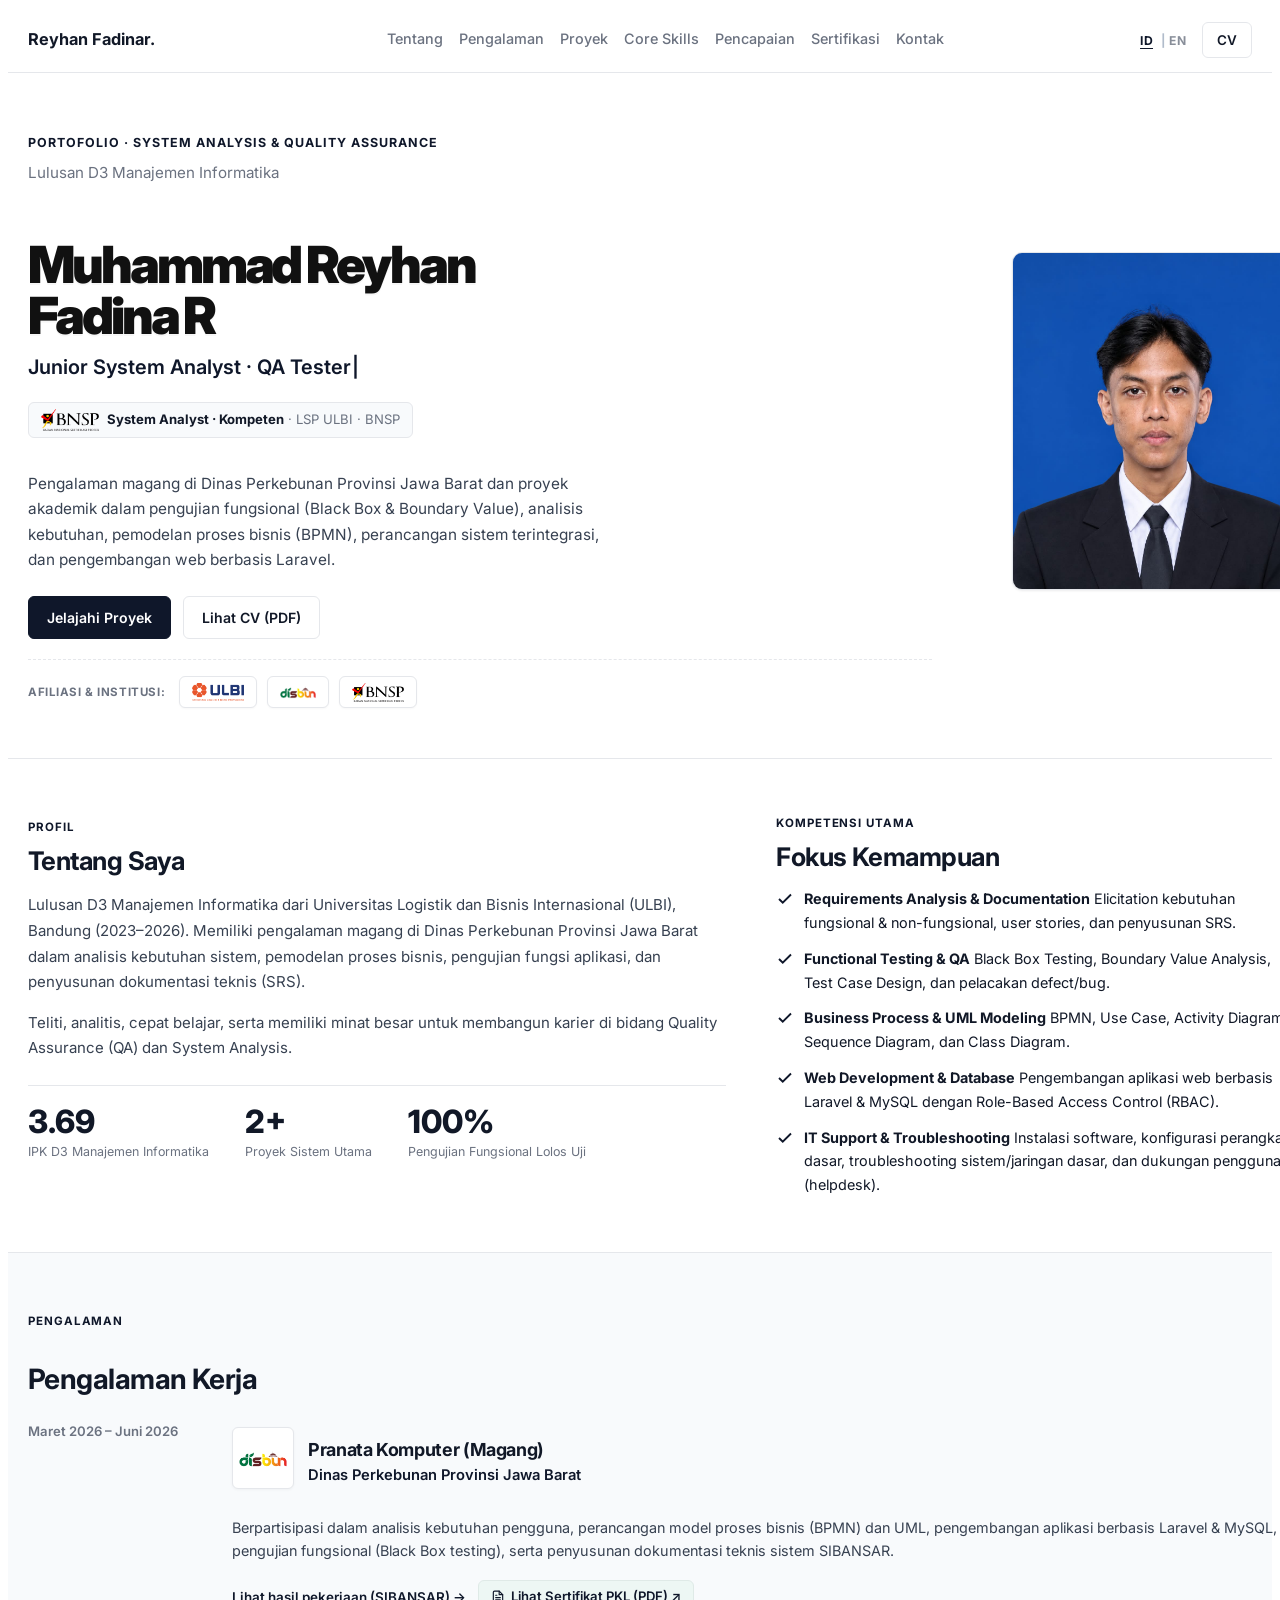
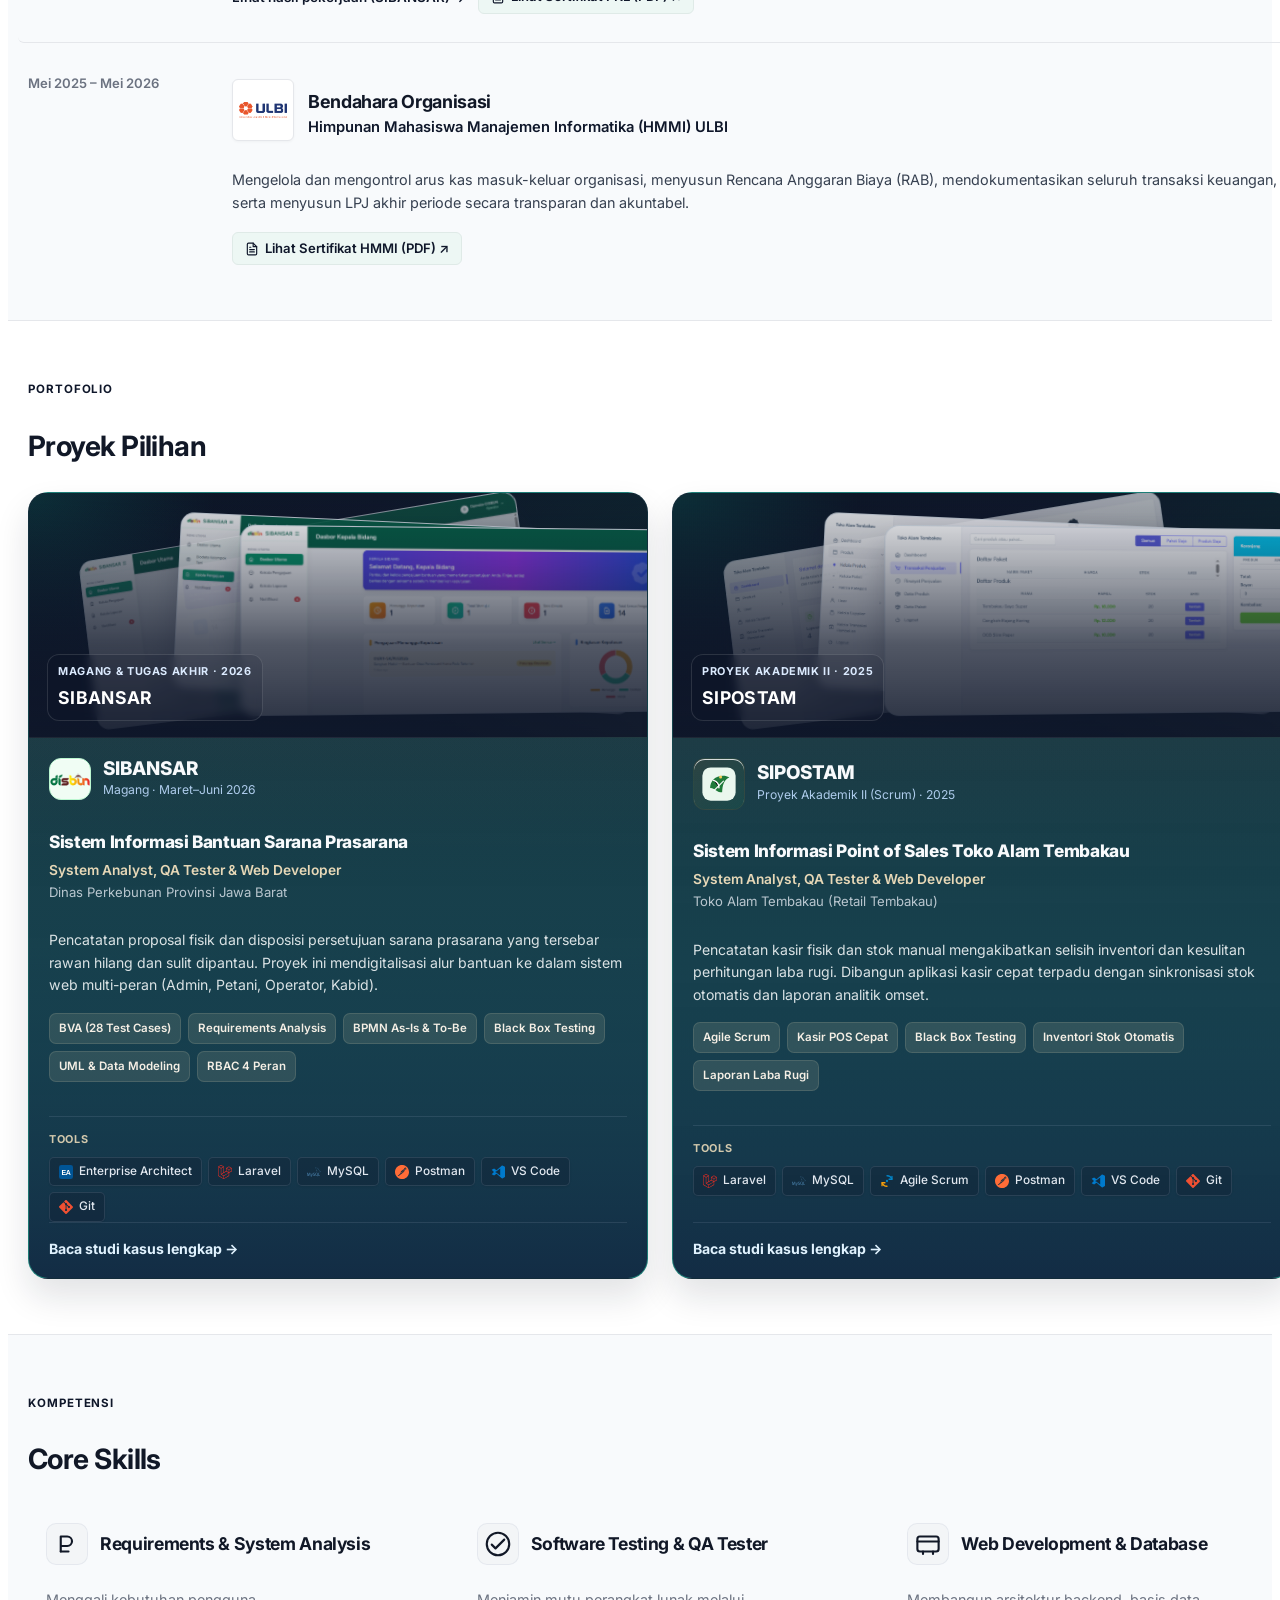
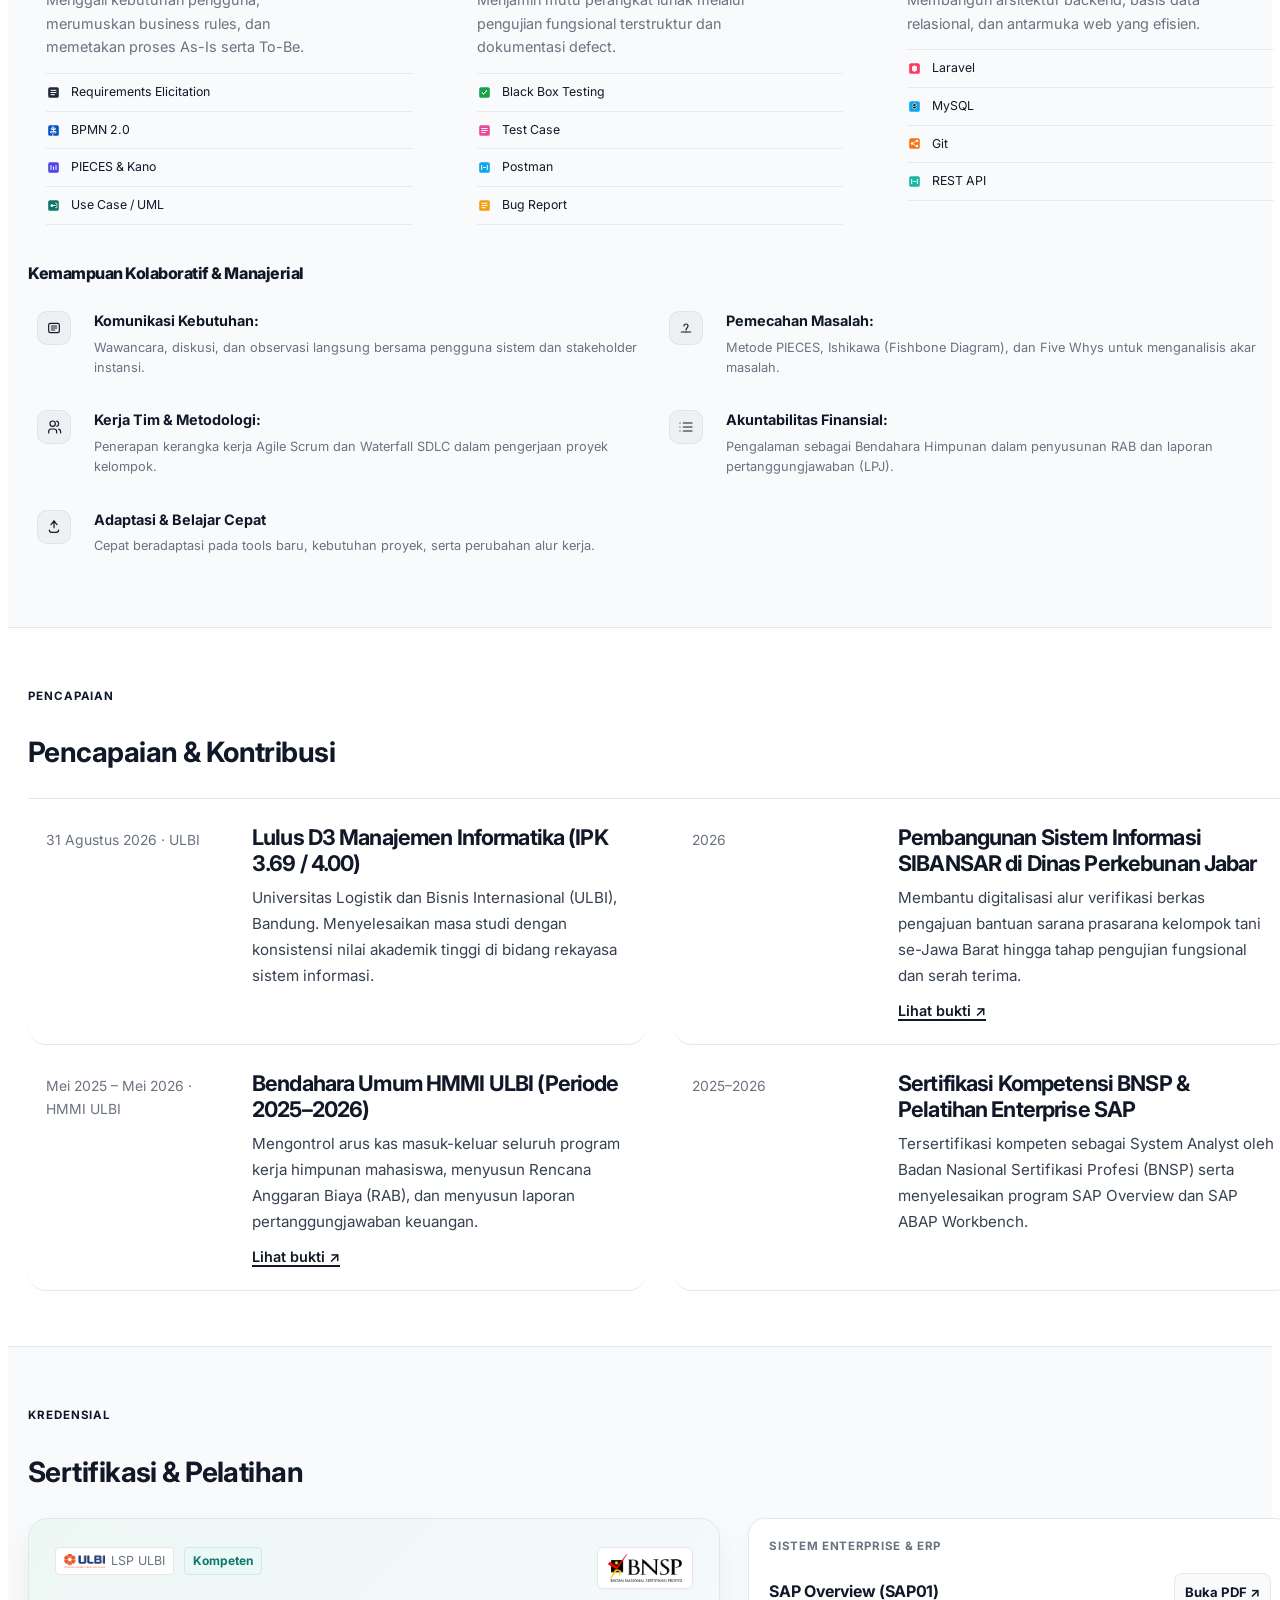
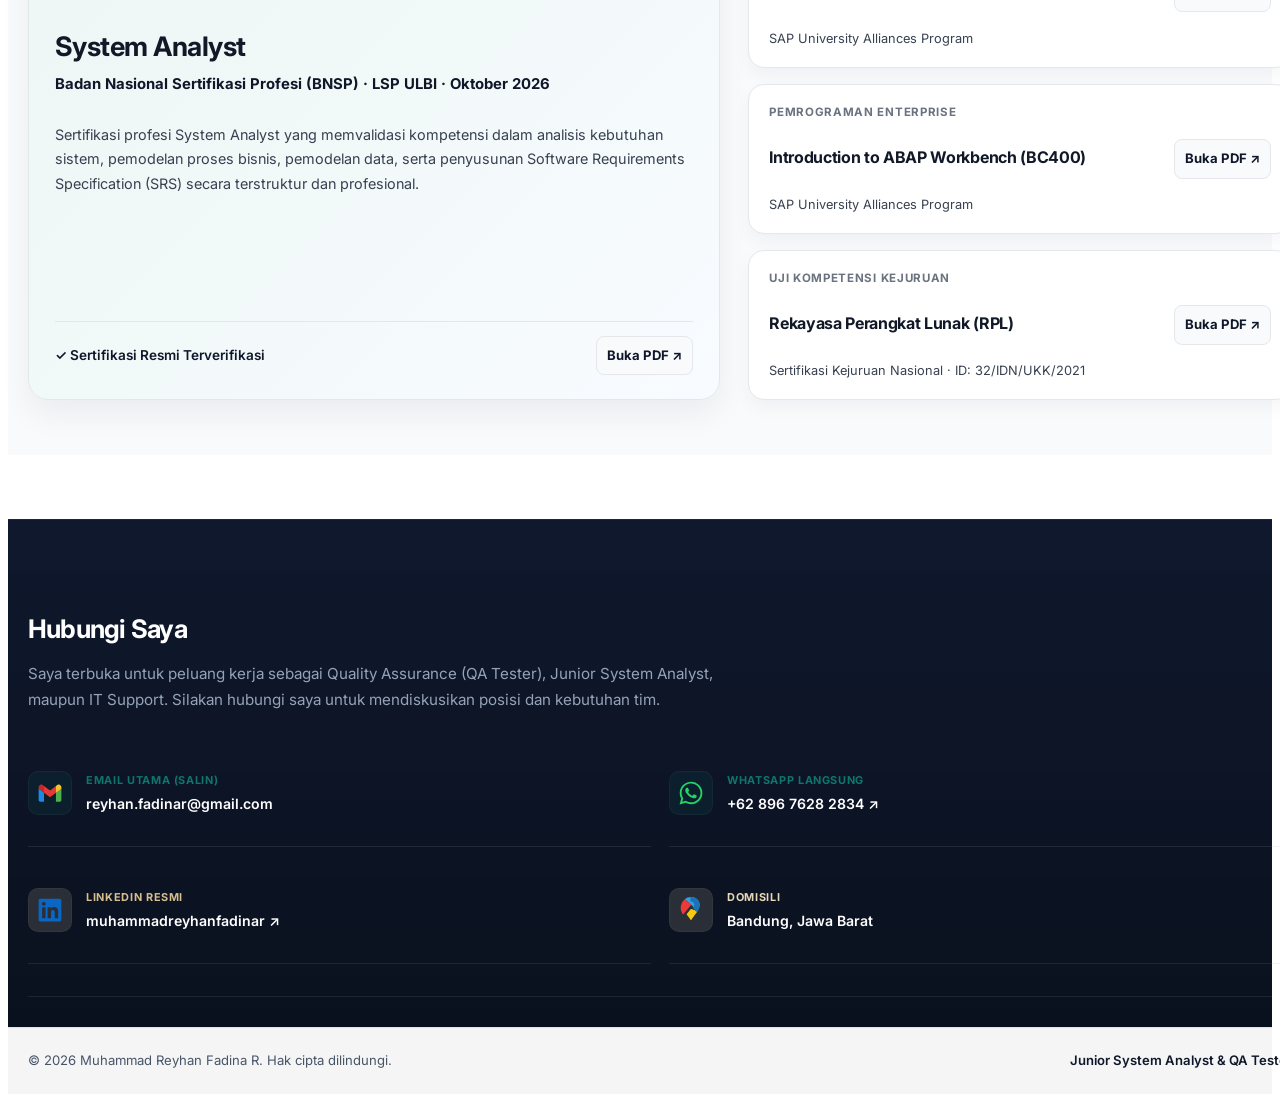
==== index.html @ 5f51c593 "Initial commit: portfolio website" ====
<!DOCTYPE html>
<html lang="id">

<head>
  <meta charset="UTF-8">
  <meta name="viewport" content="width=device-width, initial-scale=1.0">
  <title>Muhammad Reyhan Fadina R | Lulusan D3 · Junior System Analyst · QA Tester</title>

  <!-- SEO Meta Tags -->
  <meta name="description"
    content="Portofolio resmi Muhammad Reyhan Fadina R: Lulusan D3 Manajemen Informatika ULBI dengan pengalaman magang di Dinas Perkebunan Jawa Barat. Spesialisasi dalam Quality Assurance (QA Tester), System Analysis, BPMN, UML, dan Web Development.">
  <meta name="keywords"
    content="Muhammad Reyhan Fadina R, QA Tester, System Analyst, Software Tester, ULBI, SIBANSAR, SIPOSTAM, Portofolio IT">
  <meta name="author" content="Muhammad Reyhan Fadina R">

  <!-- Open Graph -->
  <meta property="og:title" content="Muhammad Reyhan Fadina R | QA Tester & System Analyst Portfolio">
  <meta property="og:description"
    content="Portofolio lulusan D3 Manajemen Informatika ULBI: pengalaman magang di Dinas Perkebunan Prov. Jabar, pengujian perangkat lunak, pemodelan sistem, dan web development.">
  <meta property="og:type" content="website">
  <meta property="og:image" content="assets/reyhan-photo.jpg">

  <!-- Favicon -->
  <link rel="icon" type="image/svg+xml" href="assets/favicon.svg">

  <!-- Google Fonts: Inter & JetBrains Mono -->
  <link rel="preconnect" href="https://fonts.googleapis.com">
  <link rel="preconnect" href="https://fonts.gstatic.com" crossorigin>
  <link
    href="https://fonts.googleapis.com/css2?family=Inter:wght@400;500;600;700;800&family=JetBrains+Mono:wght@400;600&display=swap"
    rel="stylesheet">

  <!-- Custom CSS -->
  <link rel="stylesheet" href="css/style.css?v=2.9">
</head>

<body>

  <!-- Navigation Bar -->
  <header class="navbar">
    <div class="container nav-container">
      <a href="#hero" class="brand-link">
        <span class="brand-name">Reyhan Fadinar.</span>
      </a>

      <nav>
        <ul class="nav-menu" id="navLinks">
          <li><a href="#tentang" class="nav-item-link" data-i18n="about">Tentang</a></li>
          <li><a href="#pengalaman" class="nav-item-link" data-i18n="experience">Pengalaman</a></li>
          <li><a href="#proyek" class="nav-item-link" data-i18n="projects">Proyek</a></li>
          <li><a href="#keahlian" class="nav-item-link" data-i18n="skills">Core Skills</a></li>
          <li><a href="#pencapaian" class="nav-item-link" data-i18n="achievements">Pencapaian</a></li>
          <li><a href="#sertifikasi" class="nav-item-link" data-i18n="certifications">Sertifikasi</a></li>
          <li><a href="#kontak" class="nav-item-link" data-i18n="contact">Kontak</a></li>
        </ul>
      </nav>

      <div class="nav-actions">
        <div class="lang-switcher" aria-label="Language switcher">
          <button class="lang-btn active" type="button" data-lang="id">ID</button>
          <button class="lang-btn" type="button" data-lang="en">EN</button>
        </div>
        <a href="assets/CV_MuhammadReyhanFadinar_QA_2026.pdf" target="_blank" rel="noopener"
          class="btn-nav-cv" title="Lihat CV Muhammad Reyhan Fadina R (PDF)">CV</a>
        <button type="button" class="mobile-menu-btn" id="mobileToggle" aria-label="Menu Navigasi">
          <svg width="20" height="20" viewBox="0 0 24 24" fill="none" stroke="currentColor" stroke-width="2.2" stroke-linecap="round" stroke-linejoin="round" aria-hidden="true"><line x1="3" y1="12" x2="21" y2="12"></line><line x1="3" y1="6" x2="21" y2="6"></line><line x1="3" y1="18" x2="21" y2="18"></line></svg>
        </button>
      </div>
    </div>
  </header>

  <main>
    <!-- HERO SECTION -->
    <section class="hero-section" id="hero">
      <div class="container">
        <div class="hero-grid">

          <div class="hero-content">
            <div class="hero-tag" data-i18n="portfolioTag">PORTOFOLIO · SYSTEM ANALYSIS & QUALITY ASSURANCE</div>
            <div class="hero-sublabel" data-i18n="heroSub">Lulusan D3 Manajemen Informatika</div>

            <h1 class="hero-name"><span>Muhammad Reyhan</span><span>Fadina R</span></h1>
            <div class="hero-role" data-i18n="heroRole">System Analyst, QA Tester & IT Support</div>

            <div class="hero-cert-badge">
              <img src="assets/logos/Logo_Badan_Nasional_Sertifikasi_Profesi.png" alt="Logo BNSP"
                class="hero-cert-logo" />
              <div class="cert-badge-text">
                <strong data-i18n="heroCertTitle">System Analyst · Kompeten</strong>
                <span data-i18n="heroCertSuffix"> · LSP ULBI · BNSP</span>
              </div>
            </div>

            <p class="hero-bio" data-i18n="heroBio">
              Pengalaman magang di <strong>Dinas Perkebunan Provinsi Jawa Barat</strong> dan proyek akademik dalam
              pengujian fungsional (Black Box & Boundary Value), analisis kebutuhan, pemodelan proses bisnis (BPMN),
              perancangan sistem terintegrasi, dan pengembangan web berbasis Laravel.
            </p>

            <div class="hero-actions">
              <a href="#proyek" class="btn btn-primary" id="btnExplore" data-i18n="explore">Jelajahi Proyek</a>
              <a href="assets/CV_MuhammadReyhanFadinar_QA_2026.pdf" target="_blank" rel="noopener"
                class="btn btn-secondary" id="btnViewCv" data-i18n="viewCv">Lihat CV (PDF)</a>
            </div>

            <!-- Institusi Terkait -->
            <div class="hero-instansi-strip">
              <span class="hero-instansi-label" data-i18n="institution">Afiliasi & Institusi:</span>
              <div class="hero-instansi-item" title="Universitas Logistik dan Bisnis Internasional">
                <img src="assets/logos/ulbi.png" alt="Logo ULBI" />
              </div>
              <div class="hero-instansi-item" title="Dinas Perkebunan Provinsi Jawa Barat">
                <img src="assets/logos/disbun.png" alt="Logo Dinas Perkebunan Provinsi Jawa Barat" />
              </div>
              <div class="hero-instansi-item" title="Badan Nasional Sertifikasi Profesi">
                <img src="assets/logos/Logo_Badan_Nasional_Sertifikasi_Profesi.png" alt="Logo BNSP" />
              </div>
            </div>
          </div>

          <!-- Formal Photo Frame -->
          <div class="hero-photo-wrap">
            <div class="hero-photo-frame">
              <img src="assets/reyhan-photo.jpg" alt="Muhammad Reyhan Fadina R" loading="eager" />
            </div>
          </div>

        </div>
      </div>
    </section>

    <!-- PROFIL / TENTANG SAYA -->
    <section class="section-light" id="tentang">
      <div class="container">
        <div class="about-columns">

          <!-- Kolom Kiri: Tentang Saya -->
          <div>
            <div class="badge-tag" data-i18n="profileBadge">PROFIL</div>
            <h2 class="about-title" data-i18n="aboutTitle">Tentang Saya</h2>
            <p class="about-text" data-i18n="aboutText1">
              Lulusan <strong>D3 Manajemen Informatika</strong> dari <strong>Universitas Logistik dan Bisnis
                Internasional (ULBI)</strong>, Bandung (2023–2026). Memiliki pengalaman magang di <strong>Dinas
                Perkebunan Provinsi Jawa Barat</strong> dalam analisis kebutuhan sistem, pemodelan proses bisnis,
              pengujian fungsi aplikasi, dan penyusunan dokumentasi teknis (SRS).
            </p>
            <p class="about-text" data-i18n="aboutText2">
              Teliti, analitis, cepat belajar, serta memiliki minat besar untuk membangun karier di bidang
              <strong>Quality Assurance (QA Tester)</strong> dan <strong>System Analysis</strong>.
            </p>

            <div class="about-stats">
              <div class="stat-item">
                <span class="stat-num">3.69</span>
                <span class="stat-label" data-i18n="statGpa">IPK D3 Manajemen Informatika</span>
              </div>
              <div class="stat-item">
                <span class="stat-num">2+</span>
                <span class="stat-label" data-i18n="statProjects">Proyek Sistem Utama</span>
              </div>
              <div class="stat-item">
                <span class="stat-num">100%</span>
                <span class="stat-label" data-i18n="statTesting">Pengujian Fungsional Lolos Uji</span>
              </div>
            </div>
          </div>

          <!-- Kolom Kanan: Fokus Kemampuan -->
          <div>
            <div class="focus-header">
              <div class="badge-tag" data-i18n="focusBadge">KOMPETENSI UTAMA</div>
              <h2 class="about-title" data-i18n="focusTitle">Fokus Kemampuan</h2>
            </div>

            <ul class="focus-list">
              <li class="focus-item">
                <svg width="18" height="18" viewBox="0 0 24 24" fill="none" stroke="currentColor" stroke-width="2.5">
                  <polyline points="20 6 9 17 4 12" />
                </svg>
                <span><strong data-i18n="reqLabel">Requirements Analysis & Documentation:</strong> <span data-i18n="reqText">Elicitation kebutuhan fungsional & non-fungsional, user stories, dan penyusunan SRS.</span></span>
              </li>
              <li class="focus-item">
                <svg width="18" height="18" viewBox="0 0 24 24" fill="none" stroke="currentColor" stroke-width="2.5">
                  <polyline points="20 6 9 17 4 12" />
                </svg>
                <span><strong data-i18n="qaLabel">Functional Testing & QA:</strong> <span data-i18n="qaText">Black Box Testing, Boundary Value Analysis, Test Case Design, dan pelacakan defect/bug.</span></span>
              </li>
              <li class="focus-item">
                <svg width="18" height="18" viewBox="0 0 24 24" fill="none" stroke="currentColor" stroke-width="2.5">
                  <polyline points="20 6 9 17 4 12" />
                </svg>
                <span><strong data-i18n="bpmLabel">Business Process & UML Modeling:</strong> <span data-i18n="bpmText">BPMN, Use Case, Activity Diagram, Sequence Diagram, dan Class Diagram.</span></span>
              </li>
              <li class="focus-item">
                <svg width="18" height="18" viewBox="0 0 24 24" fill="none" stroke="currentColor" stroke-width="2.5">
                  <polyline points="20 6 9 17 4 12" />
                </svg>
                <span><strong data-i18n="webLabel">Web Development & Database:</strong> <span data-i18n="webText">Pengembangan aplikasi web berbasis Laravel & MySQL dengan Role-Based Access Control (RBAC).</span></span>
              </li>
              <li class="focus-item">
                <svg width="18" height="18" viewBox="0 0 24 24" fill="none" stroke="currentColor" stroke-width="2.5">
                  <polyline points="20 6 9 17 4 12" />
                </svg>
                <span><strong data-i18n="supportLabel">IT Support & Troubleshooting:</strong> <span data-i18n="supportText">Instalasi software, konfigurasi perangkat dasar, troubleshooting sistem/jaringan dasar, dan dukungan pengguna (helpdesk).</span></span>
              </li>
            </ul>
          </div>

        </div>
      </div>
    </section>

    <!-- PENGALAMAN KERJA -->
    <section class="section-alt" id="pengalaman">
      <div class="container">
        <div class="badge-tag" data-i18n="experienceBadge">PENGALAMAN</div>
        <h2 style="font-size: 1.75rem; margin-bottom: 8px;" data-i18n="experienceTitle">Pengalaman Kerja</h2>

        <div class="experience-list">

          <!-- Experience 1 -->
          <div class="exp-row">
            <div class="exp-date">Maret 2026 – Juni 2026</div>
            <div class="exp-detail">
              <div class="exp-header-with-logo">
                <div class="exp-logo-badge" title="Dinas Perkebunan Provinsi Jawa Barat">
                  <img src="assets/logos/disbun.png" alt="Logo Dinas Perkebunan Jawa Barat" class="exp-logo-img" />
                </div>
                <div class="exp-title-group">
                  <h3 class="exp-role-title" data-i18n="expOneTitle">Pranata Komputer</h3>
                  <div class="exp-company-name" data-i18n="expOneCompany">Dinas Perkebunan Provinsi Jawa Barat</div>
                </div>
              </div>
              <p class="exp-desc" data-i18n="expOneDesc">
                Berpartisipasi dalam analisis kebutuhan pengguna, perancangan model proses bisnis (BPMN) dan UML,
                pengembangan aplikasi berbasis Laravel & MySQL, pengujian fungsional (Black Box testing), serta
                penyusunan dokumentasi teknis sistem <em>SIBANSAR</em>.
              </p>
              <div class="exp-actions-row">
                <a href="sibansar.html" class="exp-link" data-i18n="expOneLink">Lihat hasil pekerjaan (SIBANSAR) →</a>
                <a href="assets/Sertifikat_PKL_Disbun.pdf" target="_blank" class="exp-cert-btn"
                  title="Buka Surat Keterangan / Sertifikat PKL Disbun Jabar (PDF)">
                  <svg width="14" height="14" viewBox="0 0 24 24" fill="none" stroke="currentColor" stroke-width="2"
                    stroke-linecap="round" stroke-linejoin="round">
                    <path d="M14 2H6a2 2 0 0 0-2 2v16a2 2 0 0 0 2 2h12a2 2 0 0 0 2-2V8z"></path>
                    <polyline points="14 2 14 8 20 8"></polyline>
                    <line x1="16" y1="13" x2="8" y2="13"></line>
                    <line x1="16" y1="17" x2="8" y2="17"></line>
                    <polyline points="10 9 9 9 8 9"></polyline>
                  </svg>
                  <span data-i18n="expOneCert">Lihat Sertifikat PKL (PDF) ↗</span>
                </a>
              </div>
            </div>
          </div>

          <!-- Experience 2 -->
          <div class="exp-row">
            <div class="exp-date">Mei 2025 – Mei 2026</div>
            <div class="exp-detail">
              <div class="exp-header-with-logo">
                <div class="exp-logo-badge" title="Universitas Logistik dan Bisnis Internasional">
                  <img src="assets/logos/ulbi.png" alt="Logo ULBI" class="exp-logo-img" />
                </div>
                <div class="exp-title-group">
                  <h3 class="exp-role-title" data-i18n="expTwoTitle">Bendahara Organisasi</h3>
                  <div class="exp-company-name" data-i18n="expTwoCompany">Himpunan Mahasiswa Manajemen Informatika (HMMI) ULBI</div>
                </div>
              </div>
              <p class="exp-desc" data-i18n="expTwoDesc">
                Mengelola dan mengontrol arus kas masuk-keluar organisasi, menyusun Rencana Anggaran Biaya (RAB),
                mendokumentasikan seluruh transaksi keuangan, serta menyusun LPJ akhir periode secara transparan dan
                akuntabel.
              </p>
              <div class="exp-actions-row">
                <a href="assets/Sertifikat_HMMI.pdf" target="_blank" class="exp-cert-btn"
                  title="Buka Sertifikat Kepengurusan HMMI ULBI (PDF)">
                  <svg width="14" height="14" viewBox="0 0 24 24" fill="none" stroke="currentColor" stroke-width="2"
                    stroke-linecap="round" stroke-linejoin="round">
                    <path d="M14 2H6a2 2 0 0 0-2 2v16a2 2 0 0 0 2 2h12a2 2 0 0 0 2-2V8z"></path>
                    <polyline points="14 2 14 8 20 8"></polyline>
                    <line x1="16" y1="13" x2="8" y2="13"></line>
                    <line x1="16" y1="17" x2="8" y2="17"></line>
                    <polyline points="10 9 9 9 8 9"></polyline>
                  </svg>
                  <span data-i18n="expTwoCert">Lihat Sertifikat HMMI (PDF) ↗</span>
                </a>
              </div>
            </div>
          </div>

        </div>
      </div>
    </section>

    <!-- PROYEK PILIHAN -->
    <section class="section-light" id="proyek">
      <div class="container">
        <div class="section-heading-clean">
          <div class="badge-tag" data-i18n="portfolioBadge">PORTOFOLIO</div>
          <h2 data-i18n="portfolioTitle">Proyek Pilihan</h2>
        </div>

        <div class="projects-clean-grid">

          <!-- Card 1: SIBANSAR -->
          <div class="clean-project-card">
            <a href="sibansar.html" class="project-card-header-box">
              <div class="project-visual-stack" aria-hidden="true">
                <img src="assets/implementasi/sibansar-dashboard-operator.png" alt="" class="mockup-sheet sheet-back" loading="lazy" />
                <img src="assets/implementasi/sibansar-kelola-pengajuan.png" alt="" class="mockup-sheet sheet-mid" loading="lazy" />
                <img src="assets/implementasi/sibansar-dashboard-kabid.png" alt="" class="mockup-sheet sheet-front" loading="lazy" />
              </div>
              <div class="card-header-overlay">
                <div class="overlay-project-info">
                  <div class="overlay-meta" data-i18n="projectOneMeta">Magang & Tugas Akhir · 2026</div>
                  <div class="overlay-title">SIBANSAR</div>
                </div>
              </div>
            </a>

            <div class="card-content-clean">
              <div class="project-brand-row">
                <div class="project-app-icon green-icon">
                  <img src="assets/logos/disbun.png" alt="Logo Dinas Perkebunan" class="project-app-logo" />
                </div>
                <div class="project-brand-meta">
                  <div class="project-brand-title">SIBANSAR</div>
                  <div class="project-brand-sub" data-i18n="projectOneBrandSub">Magang · Maret–Juni 2026</div>
                </div>
              </div>

              <h3 class="project-full-title">Sistem Informasi Bantuan Sarana Prasarana</h3>

              <div class="project-role-instansi">
                <span class="project-role-text" data-i18n="projectOneRoleText">System Analyst, QA Tester & Web Developer</span>
                <span class="project-instansi-text" data-i18n="projectOneInstansiText">
                  <img src="assets/logos/disbun.png" alt="Disbun Jabar" class="instansi-inline-logo" />
                  Dinas Perkebunan Provinsi Jawa Barat
                </span>
              </div>

              <p class="project-summary" data-i18n="projectOneSummary">
                Pencatatan proposal fisik dan disposisi persetujuan sarana prasarana yang tersebar rawan hilang dan
                sulit dipantau. Proyek ini mendigitalisasi alur bantuan ke dalam sistem web multi-peran (Admin, Petani,
                Operator, Kabid).
              </p>

              <div class="project-tags-row">
                <span class="tag-clean" data-i18n="tagBva">BVA (28 Test Cases)</span>
                <span class="tag-clean" data-i18n="tagRequirementsAnalysis">Requirements Analysis</span>
                <span class="tag-clean" data-i18n="tagBpmn">BPMN As-Is &amp; To-Be</span>
                <span class="tag-clean" data-i18n="tagBlackBox">Black Box Testing</span>
                <span class="tag-clean" data-i18n="tagUml">UML &amp; Data Modeling</span>
                <span class="tag-clean" data-i18n="tagRbac">RBAC 4 Peran</span>
              </div>

              <div class="project-tools-section">
                <div class="project-tools-label" data-i18n="projectToolsLabel">TOOLS</div>
                <div class="project-tools-list">
                  <span class="tool-chip"><img src="assets/icons/enterprise-architect.svg" alt="Enterprise Architect"
                      class="tool-chip-icon" /> Enterprise Architect</span>
                  <span class="tool-chip"><img src="assets/icons/laravel.svg" alt="Laravel" class="tool-chip-icon" />
                    Laravel</span>
                  <span class="tool-chip"><img src="assets/icons/mysql.svg" alt="MySQL" class="tool-chip-icon" />
                    MySQL</span>
                  <span class="tool-chip"><img src="assets/icons/postman.svg" alt="Postman" class="tool-chip-icon" />
                    Postman</span>
                  <span class="tool-chip"><img src="assets/icons/vscode.svg" alt="VS Code" class="tool-chip-icon" /> VS Code</span>
                  <span class="tool-chip"><img src="assets/icons/git.svg" alt="Git" class="tool-chip-icon" /> Git</span>
                </div>
              </div>

              <div class="card-footer-clean"
                style="display: flex; align-items: center; justify-content: space-between; flex-wrap: wrap; gap: 10px;">
                <a href="sibansar.html" class="btn-read-case" data-i18n="readMore">
                  Baca studi kasus lengkap →
                </a>
              </div>
            </div>
          </div>

          <!-- Card 2: SIPOSTAM -->
          <div class="clean-project-card">
            <a href="sipostam.html" class="project-card-header-box">
              <div class="project-visual-stack" aria-hidden="true">
                <img src="assets/implementasi/sipostam-dashboard-admin.png" alt="" class="mockup-sheet sheet-back" loading="lazy" />
                <img src="assets/implementasi/sipostam-kelola-produk.png" alt="" class="mockup-sheet sheet-mid" loading="lazy" />
                <img src="assets/implementasi/sipostam-transaksi-penjualan.png" alt="" class="mockup-sheet sheet-front" loading="lazy" />
              </div>
              <div class="card-header-overlay">
                <div class="overlay-project-info">
                  <div class="overlay-meta" data-i18n="projectTwoMeta">Proyek Akademik II · 2025</div>
                  <div class="overlay-title">SIPOSTAM</div>
                </div>
              </div>
            </a>

            <div class="card-content-clean">
              <div class="project-brand-row">
                <div class="project-app-icon project-app-icon-brand" aria-label="Logo Toko Alam Tembakau">
                  <svg class="project-app-logo" viewBox="0 0 64 64" role="img" aria-hidden="true">
                    <rect x="4" y="4" width="56" height="56" rx="14" fill="#EAF7EE"></rect>
                    <path d="M17 39C17 27 25.5 18 39 18C42.5 18 46.2 19.1 49.5 21.2C45.7 22.4 42.3 25.9 40.2 30.3C38.2 34.5 37.5 40.2 37.3 46.1C33.4 46.1 29.9 45 27.2 42.9C22.8 39.8 19.7 38.2 17 39Z" fill="#1F7A3A"></path>
                    <path d="M23 26C28.8 27.9 31.9 32.2 31.9 38.4" stroke="#FFFFFF" stroke-width="2.4" stroke-linecap="round"></path>
                    <circle cx="34.7" cy="20.1" r="2.6" fill="#F4CB5C"></circle>
                    <path d="M24.5 42L39.5 27.2" stroke="#FFFFFF" stroke-width="2.2" stroke-linecap="round" opacity="0.9"></path>
                  </svg>
                </div>
                <div class="project-brand-meta">
                  <div class="project-brand-title">SIPOSTAM</div>
                  <div class="project-brand-sub" data-i18n="projectTwoBrandSub">Proyek Akademik II (Scrum) · 2025</div>
                </div>
              </div>

              <h3 class="project-full-title">Sistem Informasi Point of Sales Toko Alam Tembakau</h3>

              <div class="project-role-instansi">
                <span class="project-role-text" data-i18n="projectTwoRoleText">System Analyst, QA Tester & Web Developer</span>
                <span class="project-instansi-text" data-i18n="projectTwoInstansiText">Toko Alam Tembakau (Retail Tembakau)</span>
              </div>

              <p class="project-summary" data-i18n="projectTwoSummary">
                Pencatatan kasir fisik dan stok manual mengakibatkan selisih inventori dan kesulitan perhitungan laba
                rugi. Dibangun aplikasi kasir cepat terpadu dengan sinkronisasi stok otomatis dan laporan analitik
                omset.
              </p>

              <div class="project-tags-row">
                <span class="tag-clean" data-i18n="tagAgileScrum">Agile Scrum</span>
                <span class="tag-clean" data-i18n="tagPosFast">Kasir POS Cepat</span>
                <span class="tag-clean" data-i18n="tagBlackBox">Black Box Testing</span>
                <span class="tag-clean" data-i18n="tagInventory">Inventori Stok Otomatis</span>
                <span class="tag-clean" data-i18n="tagProfit">Laporan Laba Rugi</span>
              </div>

              <div class="project-tools-section">
                <div class="project-tools-label" data-i18n="projectToolsLabel">TOOLS</div>
                <div class="project-tools-list">
                  <span class="tool-chip"><img src="assets/icons/laravel.svg" alt="Laravel" class="tool-chip-icon" />
                    Laravel</span>
                  <span class="tool-chip"><img src="assets/icons/mysql.svg" alt="MySQL" class="tool-chip-icon" />
                    MySQL</span>
                  <span class="tool-chip"><img src="assets/icons/scrum.svg" alt="Agile Scrum" class="tool-chip-icon" />
                    Agile Scrum</span>
                  <span class="tool-chip"><img src="assets/icons/postman.svg" alt="Postman" class="tool-chip-icon" />
                    Postman</span>
                  <span class="tool-chip"><img src="assets/icons/vscode.svg" alt="VS Code" class="tool-chip-icon" /> VS Code</span>
                  <span class="tool-chip"><img src="assets/icons/git.svg" alt="Git" class="tool-chip-icon" /> Git</span>
                </div>
              </div>

              <div class="card-footer-clean"
                style="display: flex; align-items: center; justify-content: space-between; flex-wrap: wrap; gap: 10px;">
                <a href="sipostam.html" class="btn-read-case" data-i18n="readMore">
                  Baca studi kasus lengkap →
                </a>
              </div>
            </div>
          </div>

        </div>
        <div class="carousel-dots" id="dots-proyek"></div>
      </div>
    </section>
    <section class="section-alt" id="keahlian">
      <div class="container">
        <div class="section-heading-clean">
          <div class="badge-tag" data-i18n="skillsBadge">KOMPETENSI</div>
          <h2 data-i18n="skillsTitle">Core Skills</h2>
        </div>

        <div class="skills-columns-grid">

          <!-- Col 1 -->
          <div class="skill-col-card">
            <div class="skill-col-head">
              <div class="skill-col-icon skill-col-logo" aria-hidden="true">
                <svg viewBox="0 0 24 24" fill="none" stroke="currentColor" stroke-width="1.7" stroke-linecap="round" stroke-linejoin="round">
                  <path d="M7 18V6h5.2a3.8 3.8 0 0 1 0 7.6H7"></path>
                  <path d="M7 18h6.2"></path>
                </svg>
              </div>
              <h3 class="skill-col-title" data-i18n="skillReqTitle">Requirements &amp; System Analysis</h3>
            </div>
            <p class="skill-col-desc" data-i18n="skillReqDesc">Menggali kebutuhan pengguna, merumuskan business rules, dan memetakan proses As-Is serta To-Be.</p>
            <ul class="skill-items-clean">
              <li class="skill-item-clean skill-item-with-icon">
                <svg class="mini-app-icon icon-requirement" viewBox="0 0 24 24" aria-hidden="true">
                  <rect x="3.5" y="3.5" width="17" height="17" rx="3" fill="#1F2937"></rect>
                  <path d="M8 8.5h8M8 12h8M8 15.5h5.5" stroke="#fff" stroke-width="1.6" stroke-linecap="round"></path>
                </svg>
                <span>Requirements Elicitation</span>
              </li>
              <li class="skill-item-clean skill-item-with-icon">
                <svg class="mini-app-icon icon-bpmn" viewBox="0 0 24 24" aria-hidden="true">
                  <rect x="3.5" y="3.5" width="17" height="17" rx="3" fill="#0052CC"></rect>
                  <path d="M9 8.2h6v2.2H9zm-1 5.3h8v2.2H8zm3-5.5V5.6m0 12.8v2.1M12 8.2v5.2" stroke="#fff" stroke-width="1.4" stroke-linecap="round"></path>
                </svg>
                <span>BPMN 2.0</span>
              </li>
              <li class="skill-item-clean skill-item-with-icon">
                <svg class="mini-app-icon icon-kano" viewBox="0 0 24 24" aria-hidden="true">
                  <rect x="3.5" y="3.5" width="17" height="17" rx="3" fill="#4F46E5"></rect>
                  <path d="M8 15.2V8.8M12 15.2V11.2M16 15.2V9" stroke="#fff" stroke-width="1.6" stroke-linecap="round"></path>
                </svg>
                <span>PIECES &amp; Kano</span>
              </li>
              <li class="skill-item-clean skill-item-with-icon">
                <svg class="mini-app-icon icon-usecase" viewBox="0 0 24 24" aria-hidden="true">
                  <rect x="3.5" y="3.5" width="17" height="17" rx="3" fill="#0F766E"></rect>
                  <circle cx="9.5" cy="12" r="2.2" fill="#fff"></circle>
                  <path d="M15.2 8.5h2.1v7h-2.1M15.2 12h-3.5" stroke="#fff" stroke-width="1.4" stroke-linecap="round"></path>
                </svg>
                <span>Use Case / UML</span>
              </li>
            </ul>
          </div>

          <!-- Col 2 -->
          <div class="skill-col-card">
            <div class="skill-col-head">
              <div class="skill-col-icon skill-col-logo" aria-hidden="true">
                <svg viewBox="0 0 24 24" fill="none" stroke="currentColor" stroke-width="1.7" stroke-linecap="round" stroke-linejoin="round">
                  <path d="M7 12.5 10 15.5l7-7"></path>
                  <circle cx="12" cy="12" r="9"></circle>
                </svg>
              </div>
              <h3 class="skill-col-title" data-i18n="skillTestingTitle">Software Testing &amp; QA</h3>
            </div>
            <p class="skill-col-desc" data-i18n="skillTestingDesc">Melakukan pengujian fungsional, validasi kebutuhan, dan dokumentasi defect agar produk siap dipakai user.</p>
            <ul class="skill-items-clean">
              <li class="skill-item-clean skill-item-with-icon">
                <svg class="mini-app-icon icon-validation" viewBox="0 0 24 24" aria-hidden="true">
                  <rect x="3.5" y="3.5" width="17" height="17" rx="3" fill="#16A34A"></rect>
                  <path d="M8.4 12.2l2.1 2.1 5.1-5.3" stroke="#fff" stroke-width="1.7" stroke-linecap="round" stroke-linejoin="round"></path>
                </svg>
                <span>Black Box Testing</span>
              </li>
              <li class="skill-item-clean skill-item-with-icon">
                <svg class="mini-app-icon icon-wireframe" viewBox="0 0 24 24" aria-hidden="true">
                  <rect x="3.5" y="3.5" width="17" height="17" rx="3" fill="#EC4899"></rect>
                  <path d="M7.5 8.8h9M7.5 12h9M7.5 15.2h5.8" stroke="#fff" stroke-width="1.5" stroke-linecap="round"></path>
                </svg>
                <span>Test Case</span>
              </li>
              <li class="skill-item-clean skill-item-with-icon">
                <svg class="mini-app-icon icon-api" viewBox="0 0 24 24" aria-hidden="true">
                  <rect x="3.5" y="3.5" width="17" height="17" rx="3" fill="#0EA5E9"></rect>
                  <path d="M7.5 15.5V8.5M16.5 15.5V8.5M10.5 12H13.5" stroke="#fff" stroke-width="1.6" stroke-linecap="round"></path>
                </svg>
                <span>Postman</span>
              </li>
              <li class="skill-item-clean skill-item-with-icon">
                <svg class="mini-app-icon icon-report" viewBox="0 0 24 24" aria-hidden="true">
                  <rect x="3.5" y="3.5" width="17" height="17" rx="3" fill="#F59E0B"></rect>
                  <path d="M8 8.5h8M8 12h8M8 15.5h5.5" stroke="#fff" stroke-width="1.6" stroke-linecap="round"></path>
                </svg>
                <span>Bug Report</span>
              </li>
            </ul>
          </div>

          <!-- Col 3 -->
          <div class="skill-col-card">
            <div class="skill-col-head">
              <div class="skill-col-icon skill-col-logo" aria-hidden="true">
                <svg viewBox="0 0 24 24" fill="none" stroke="currentColor" stroke-width="1.7" stroke-linecap="round" stroke-linejoin="round">
                  <rect x="3.5" y="6" width="17" height="12" rx="2"></rect>
                  <path d="M8 18v2m8-2v2M3.5 10h17"></path>
                </svg>
              </div>
              <h3 class="skill-col-title" data-i18n="skillDevTitle">Web Development &amp; Database</h3>
            </div>
            <p class="skill-col-desc" data-i18n="skillDevDesc">Membangun arsitektur backend, basis data relasional, dan antarmuka web yang efisien untuk kebutuhan operasional.</p>
            <ul class="skill-items-clean">
              <li class="skill-item-clean skill-item-with-icon">
                <svg class="mini-app-icon icon-laravel" viewBox="0 0 24 24" aria-hidden="true">
                  <rect x="3.5" y="3.5" width="17" height="17" rx="3" fill="#F43F5E"></rect>
                  <path d="M8 15.2V8.8l4-2.2 4 2.2v6.4l-4 2.3-4-2.3z" fill="#fff" opacity="0.9"></path>
                </svg>
                <span>Laravel</span>
              </li>
              <li class="skill-item-clean skill-item-with-icon">
                <svg class="mini-app-icon icon-mysql" viewBox="0 0 24 24" aria-hidden="true">
                  <rect x="3.5" y="3.5" width="17" height="17" rx="3" fill="#0EA5E9"></rect>
                  <path d="M9 9.5c0-1.2 1.3-2 3-2s3 .8 3 2-1.3 2-3 2-3 .8-3 2 1.3 2 3 2 3-.8 3-2" stroke="#fff" stroke-width="1.4" stroke-linecap="round"></path>
                </svg>
                <span>MySQL</span>
              </li>
              <li class="skill-item-clean skill-item-with-icon">
                <svg class="mini-app-icon icon-git" viewBox="0 0 24 24" aria-hidden="true">
                  <rect x="3.5" y="3.5" width="17" height="17" rx="3" fill="#F97316"></rect>
                  <circle cx="8" cy="12" r="2" fill="#fff"></circle>
                  <circle cx="16" cy="8" r="2" fill="#fff"></circle>
                  <circle cx="16" cy="16" r="2" fill="#fff"></circle>
                  <path d="M9.8 11.1l3.6-2.3M9.8 12.9l3.6 2.3" stroke="#fff" stroke-width="1.4" stroke-linecap="round"></path>
                </svg>
                <span>Git</span>
              </li>
              <li class="skill-item-clean skill-item-with-icon">
                <svg class="mini-app-icon icon-api" viewBox="0 0 24 24" aria-hidden="true">
                  <rect x="3.5" y="3.5" width="17" height="17" rx="3" fill="#14B8A6"></rect>
                  <path d="M7.5 15.5V8.5M16.5 15.5V8.5M10.5 12H13.5" stroke="#fff" stroke-width="1.6" stroke-linecap="round"></path>
                </svg>
                <span>REST API</span>
              </li>
            </ul>
          </div>

        </div>
        <div class="carousel-dots" id="dots-keahlian"></div>

        <!-- Kemampuan Kolaboratif -->
        <div class="collab-wrapper">
          <div class="collab-header">
            <div class="collab-title" data-i18n="collabTitle">Kemampuan Kolaboratif &amp; Manajerial</div>
          </div>

          <div class="collab-grid">
            <div class="collab-item">
              <div class="collab-icon-wrap">
                <div class="collab-icon" aria-hidden="true">
                  <svg viewBox="0 0 24 24" fill="none" stroke="currentColor" stroke-width="1.8" stroke-linecap="round" stroke-linejoin="round">
                    <path d="M4 7.5A2.5 2.5 0 0 1 6.5 5h11A2.5 2.5 0 0 1 20 7.5v9A2.5 2.5 0 0 1 17.5 19h-11A2.5 2.5 0 0 1 4 16.5v-9Z"></path>
                    <path d="M8 9h8M8 12h8M8 15h5"></path>
                  </svg>
                </div>
              </div>
              <div class="collab-copy">
                <span class="collab-label" data-i18n="collab1Label">Komunikasi Kebutuhan</span>
                <span class="collab-sub" data-i18n="collab1Text">Wawancara, diskusi, dan observasi langsung bersama pengguna serta stakeholder instansi.</span>
              </div>
            </div>

            <div class="collab-item">
              <div class="collab-icon-wrap">
                <div class="collab-icon" aria-hidden="true">
                  <svg viewBox="0 0 24 24" fill="none" stroke="currentColor" stroke-width="1.8" stroke-linecap="round" stroke-linejoin="round">
                    <path d="M9 9a3 3 0 1 1 6 0c0 2.5-3 3-3 6"></path>
                    <path d="M12 18h.01"></path>
                    <path d="M5 18h14"></path>
                  </svg>
                </div>
              </div>
              <div class="collab-copy">
                <span class="collab-label" data-i18n="collab2Label">Pemecahan Masalah</span>
                <span class="collab-sub" data-i18n="collab2Text">Metode PIECES, Fishbone, dan Five Whys membantu menganalisis akar masalah secara lebih akurat.</span>
              </div>
            </div>

            <div class="collab-item">
              <div class="collab-icon-wrap">
                <div class="collab-icon" aria-hidden="true">
                  <svg viewBox="0 0 24 24" fill="none" stroke="currentColor" stroke-width="1.8" stroke-linecap="round" stroke-linejoin="round">
                    <path d="M16 21v-2a4 4 0 0 0-4-4H8a4 4 0 0 0-4 4v2"></path>
                    <circle cx="10" cy="7" r="4"></circle>
                    <path d="M22 21v-2a4 4 0 0 0-3-3.87"></path>
                    <path d="M16 3.13a4 4 0 0 1 0 7.75"></path>
                  </svg>
                </div>
              </div>
              <div class="collab-copy">
                <span class="collab-label" data-i18n="collab3Label">Kerja Tim &amp; Metodologi</span>
                <span class="collab-sub" data-i18n="collab3Text">Menerapkan Agile Scrum dan Waterfall SDLC dalam pengerjaan proyek kelompok secara terstruktur.</span>
              </div>
            </div>

            <div class="collab-item">
              <div class="collab-icon-wrap">
                <div class="collab-icon" aria-hidden="true">
                  <svg viewBox="0 0 24 24" fill="none" stroke="currentColor" stroke-width="1.8" stroke-linecap="round" stroke-linejoin="round">
                    <path d="M8 6h13"></path>
                    <path d="M8 12h13"></path>
                    <path d="M8 18h13"></path>
                    <path d="M3 6h.01"></path>
                    <path d="M3 12h.01"></path>
                    <path d="M3 18h.01"></path>
                  </svg>
                </div>
              </div>
              <div class="collab-copy">
                <span class="collab-label" data-i18n="collab4Label">Koordinasi Proyek</span>
                <span class="collab-sub" data-i18n="collab4Text">Mengatur prioritas tugas dan menjaga sinkronisasi antar anggota serta pihak terkait.</span>
              </div>
            </div>

            <div class="collab-item">
              <div class="collab-icon-wrap">
                <div class="collab-icon" aria-hidden="true">
                  <svg viewBox="0 0 24 24" fill="none" stroke="currentColor" stroke-width="1.8" stroke-linecap="round" stroke-linejoin="round">
                    <path d="M12 3v10"></path>
                    <path d="M7.5 8.5 12 3l4.5 5.5"></path>
                    <path d="M5 16.5c0 2 1.8 3.5 4 3.5h6c2.2 0 4-1.5 4-3.5"></path>
                  </svg>
                </div>
              </div>
              <div class="collab-copy">
                <span class="collab-label" data-i18n="collab6Label">Adaptasi &amp; Belajar Cepat</span>
                <span class="collab-sub" data-i18n="collab6Text">Cepat beradaptasi pada tools baru, kebutuhan proyek, serta perubahan alur kerja.</span>
              </div>
            </div>
          </div>
        </div>

      </div>
    </section>

    <!-- PENCAPAIAN & KONTRIBUSI -->
    <section class="section-light" id="pencapaian">
      <div class="container">
        <div class="section-heading-clean">
          <div class="badge-tag" data-i18n="achievementBadge">TRACK RECORD</div>
          <h2 data-i18n="achievementTitle">Achievements &amp; Contributions</h2>
        </div>

        <div class="achievement-timeline">
          <article class="achievement-item">
            <div class="achievement-date">31 Agustus 2026 · ULBI</div>
            <div class="achievement-copy">
              <h3>Lulus D3 Manajemen Informatika (IPK 3.69 / 4.00)</h3>
              <p>Universitas Logistik dan Bisnis Internasional (ULBI), Bandung. Menyelesaikan masa studi dengan konsistensi nilai akademik tinggi di bidang rekayasa sistem informasi.</p>
            </div>
          </article>

          <article class="achievement-item">
            <div class="achievement-date">2026</div>
            <div class="achievement-copy">
              <h3>Pembangunan Sistem Informasi SIBANSAR di Dinas Perkebunan Jabar</h3>
              <p>Membantu digitalisasi alur verifikasi berkas pengajuan bantuan sarana prasarana kelompok tani se-Jawa Barat hingga tahap pengujian fungsional dan serah terima.</p>
              <a href="sibansar.html" class="simple-link" data-i18n="homeProofLink">Lihat bukti <span aria-hidden="true">↗</span></a>
            </div>
          </article>

          <article class="achievement-item">
            <div class="achievement-date">Mei 2025 – Mei 2026 · HMMI ULBI</div>
            <div class="achievement-copy">
              <h3>Bendahara Umum HMMI ULBI (Periode 2025–2026)</h3>
              <p>Mengontrol arus kas masuk-keluar seluruh program kerja himpunan mahasiswa, menyusun Rencana Anggaran Biaya (RAB), dan menyusun laporan pertanggungjawaban keuangan.</p>
              <a href="assets/Sertifikat_HMMI.pdf" target="_blank" rel="noopener" class="simple-link" data-i18n="homeProofLink">Lihat bukti <span aria-hidden="true">↗</span></a>
            </div>
          </article>

          <article class="achievement-item">
            <div class="achievement-date">2025–2026</div>
            <div class="achievement-copy">
              <h3>Sertifikasi Kompetensi BNSP &amp; Pelatihan Enterprise SAP</h3>
              <p>Tersertifikasi kompeten sebagai System Analyst oleh Badan Nasional Sertifikasi Profesi (BNSP) serta menyelesaikan program SAP Overview dan SAP ABAP Workbench.</p>
            </div>
          </article>

        </div>
      </div>
    </section>
    <section class="section-alt" id="sertifikasi">
      <div class="container">
        <div class="section-heading-clean">
          <div class="badge-tag" data-i18n="credentialBadge">KREDENSIAL</div>
          <h2 data-i18n="credentialTitle">Sertifikasi & Pelatihan</h2>
        </div>

        <div class="cert-section-grid">

          <!-- Featured Card: BNSP -->
          <div class="cert-featured-card">
            <div class="cert-header-with-logo">
              <div class="cert-badge-row">
                <div class="cert-lsp-brand" title="Lembaga Sertifikasi Profesi ULBI"><img src="assets/logos/ulbi.png" alt="ULBI" class="cert-ulbi-logo-inline" /><span data-i18n="certLspBrand">LSP ULBI</span></div>
                <span class="kompeten-pill" data-i18n="certLabelCompetent">Kompeten</span>
              </div>
              <div class="cert-logo-group">
                <div class="cert-logo-box" title="Badan Nasional Sertifikasi Profesi">
                  <img src="assets/logos/Logo_Badan_Nasional_Sertifikasi_Profesi.png" alt="Logo BNSP"
                    class="cert-bnsp-logo-img" />
                </div>
              </div>
            </div>
            <h3 class="cert-featured-title" data-i18n="certBnspTitle">System Analyst</h3>
            <div class="cert-featured-issuer" data-i18n="certBspIssuer">National Professional Certification Agency (BNSP) · LSP ULBI · October 2026</div>
            <p class="cert-featured-desc" data-i18n="certBspDesc">
              Professional competency test validating expertise in software requirements analysis,
              business process flow diagram design, data modeling, and technical specification (SRS) preparation.
            </p>
            <div class="cert-footer-status">
              <span data-i18n="certStatusVerified">✓ Sertifikasi Resmi Terverifikasi</span>
              <a href="assets/SertifSA_ReyhanFadinar.pdf" target="_blank" rel="noopener" class="cert-pdf-link" data-i18n="certOpenPdf">Buka PDF ↗</a>
            </div>
          </div>

          <!-- Stacked Cards: SAP & UKK -->
          <div class="cert-stacked-col">

            <div class="cert-small-card">
              <div class="cert-small-info">
                <span class="cert-small-meta" data-i18n="certSmallMetaEnterprise">Sistem Enterprise & ERP</span>
                <h4 class="cert-small-title">SAP Overview (SAP01)</h4>
                <span class="cert-small-issuer">SAP University Alliances Program</span>
              </div>
              <a href="assets/SAP_Overview.pdf" target="_blank" class="cert-pdf-link" data-i18n="certOpenPdf">Buka PDF ↗</a>
            </div>

            <div class="cert-small-card">
              <div class="cert-small-info">
                <span class="cert-small-meta" data-i18n="certSmallMetaEnterpriseProg">Pemrograman Enterprise</span>
                <h4 class="cert-small-title">Introduction to ABAP Workbench (BC400)</h4>
                <span class="cert-small-issuer">SAP University Alliances Program</span>
              </div>
              <a href="assets/SAP_ABAP.pdf" target="_blank" class="cert-pdf-link" data-i18n="certOpenPdf">Buka PDF ↗</a>
            </div>

            <div class="cert-small-card">
              <div class="cert-small-info">
                <span class="cert-small-meta" data-i18n="certSmallMetaVocational">Uji Kompetensi Kejuruan</span>
                <h4 class="cert-small-title">Rekayasa Perangkat Lunak (RPL)</h4>
                <span class="cert-small-issuer">Sertifikasi Kejuruan Nasional · ID: 32/IDN/UKK/2021</span>
              </div>
              <a href="assets/SERTIF_RPL.pdf" target="_blank" class="cert-pdf-link" data-i18n="certOpenPdf">Buka PDF ↗</a>
            </div>

          </div>

        </div>
      </div>
    </section>
  </main>

  <!-- HUBUNGI SAYA / FOOTER (DARK NAVY ACCENT) -->
  <footer class="footer-clean" id="kontak">
    <div class="container">
      <div class="footer-top">
        <h2 class="footer-heading" data-i18n="contactTitle">Hubungi Saya</h2>
        <p class="footer-sub" data-i18n="contactText">
          Saya terbuka untuk peluang kerja sebagai <strong>Quality Assurance (QA Tester)</strong>, <strong>Junior
            System Analyst</strong>, maupun <strong>IT Support</strong>. Silakan hubungi saya untuk mendiskusikan posisi
          dan kebutuhan tim.
        </p>

        <div class="contact-links-grid">
          <!-- Email Box (Official Gmail Logo) -->
          <div class="contact-link-box contact-item-email copy-trigger" data-copy="reyhan.fadinar@gmail.com" style="cursor: pointer;"
            title="Klik untuk salin email">
            <div class="contact-icon-badge" aria-hidden="true">
              <svg width="26" height="26" viewBox="0 0 48 48">
                <path fill="#4caf50" d="M45,16.2l-5,2.75l-5,4.75L35,40h7c1.657,0,3-1.343,3-3V16.2z" />
                <path fill="#1e88e5" d="M3,16.2l3.614,1.71L13,23.7V40H6c-1.657,0-3-1.343-3-3V16.2z" />
                <polygon fill="#e53935" points="35,11.2 24,19.45 13,11.2 12,17 13,23.7 24,31.95 35,23.7 36,17" />
                <path fill="#c62828"
                  d="M3,12.298V16.2l10,7.5V11.2L9.876,8.859C8.132,7.551,5.638,8.087,4.457,9.986L3,12.298z" />
                <path fill="#fbc02d"
                  d="M45,12.298V16.2l-10,7.5V11.2l3.124-2.341c1.744-1.308,4.238-0.772,5.419,1.127L45,12.298z" />
              </svg>
            </div>
            <div class="contact-box-content">
              <span class="contact-box-label" data-i18n="emailLabel">Email Utama (Salin)</span>
              <span class="contact-box-val">reyhan.fadinar@gmail.com</span>
            </div>
          </div>

          <!-- WhatsApp Box (Official WhatsApp Logo) -->
          <a href="https://wa.me/6289676282834" target="_blank" rel="noopener" class="contact-link-box contact-item-whatsapp"
            title="Chat via WhatsApp">
            <div class="contact-icon-badge" aria-hidden="true">
              <svg width="26" height="26" viewBox="0 0 448 512" fill="#25D366">
                <path
                  d="M380.9 97.1C339 55.1 283.2 32 223.9 32c-122.4 0-222 99.6-222 222 0 39.1 10.2 77.3 29.6 111L0 480l117.7-30.9c32.4 17.7 68.9 27 106.1 27h.1c122.3 0 224.1-99.6 224.1-222 0-59.3-25.2-115-67.1-157zm-157 341.6c-33.2 0-65.7-8.9-94-25.7l-6.7-4-69.8 18.3L72 359.2l-4.4-7c-18.5-29.4-28.2-63.3-28.2-98.2 0-101.7 82.8-184.5 184.6-184.5 49.3 0 95.6 19.2 130.4 54.1 34.8 34.9 56.2 81.2 56.1 130.5 0 101.8-84.9 184.6-186.6 184.6zm101.2-138.2c-5.5-2.8-32.8-16.2-37.9-18-5.1-1.9-8.8-2.8-12.5 2.8-3.7 5.6-14.3 18-17.6 21.8-3.2 3.7-6.5 4.2-12 1.4-32.6-16.3-54-29.1-75.5-66-5.7-9.8 5.7-9.1 16.3-30.3 1.8-3.7.9-6.9-.5-9.7-1.4-2.8-12.5-30.1-17.1-41.2-4.5-10.8-9.1-9.3-12.5-9.5-3.2-.2-6.9-.2-10.6-.2-3.7 0-9.7 1.4-14.8 6.9-5.1 5.6-19.4 19-19.4 46.3 0 27.3 19.9 53.7 22.6 57.4 2.8 3.7 39.1 59.7 94.8 83.8 35.2 15.2 49 16.5 66.6 13.9 10.7-1.6 32.8-13.4 37.4-26.4 4.6-13 4.6-24.1 3.2-26.4-1.3-2.5-5-3.9-10.5-6.6z" />
              </svg>
            </div>
            <div class="contact-box-content">
              <span class="contact-box-label" data-i18n="whatsappLabel">WhatsApp Langsung</span>
              <span class="contact-box-val">+62 896 7628 2834 ↗</span>
            </div>
          </a>

          <!-- LinkedIn Box (Official LinkedIn Logo) -->
          <a href="https://www.linkedin.com/in/muhammadreyhanfadinar" target="_blank" rel="noopener"
            class="contact-link-box contact-item-linkedin" title="Buka LinkedIn">
            <div class="contact-icon-badge" aria-hidden="true">
              <svg width="26" height="26" viewBox="0 0 448 512" fill="#0A66C2">
                <path
                  d="M416 32H31.9C14.3 32 0 46.5 0 64.3v383.4C0 465.5 14.3 480 31.9 480H416c17.6 0 32-14.5 32-32.3V64.3c0-17.8-14.4-32.3-32-32.3zM135.4 416H69V202.2h66.5V416zm-33.2-243c-21.3 0-38.5-17.3-38.5-38.5S80.9 96 102.2 96c21.2 0 38.5 17.3 38.5 38.5 0 21.3-17.2 38.5-38.5 38.5zm282.1 243h-66.4V312c0-24.8-.5-56.7-34.5-56.7-34.6 0-39.9 27-39.9 54.9V416h-66.4V202.2h63.7v29.2h.9c8.9-16.8 30.6-34.5 62.9-34.5 67.2 0 79.7 44.3 79.7 101.9V416z" />
              </svg>
            </div>
            <div class="contact-box-content">
              <span class="contact-box-label" data-i18n="linkedinLabel">LinkedIn Resmi</span>
              <span class="contact-box-val">muhammadreyhanfadinar ↗</span>
            </div>
          </a>

          <!-- Domisili Box (Official Google Maps Pin) -->
          <div class="contact-link-box contact-item-location">
            <div class="contact-icon-badge" aria-hidden="true">
              <svg width="26" height="26" viewBox="0 0 48 48">
                <path fill="#48b564"
                  d="M35.76,26.36h0.01c0,0-3.77,5.53-6.94,9.64c-2.74,3.55-4.83,6.86-4.83,6.86s-2.09-3.3-4.83-6.86 c-1.01-1.31-2.09-2.79-3.13-4.33l7.96-9.47L35.76,26.36z" />
                <path fill="#fcc60e"
                  d="M28.83,36c2.95-3.82,6.5-8.98,6.87-9.52c0.05-0.08,0.06-0.12,0.06-0.12l-11.77-4.17L16,31.67 c0.94,1.38,1.91,2.7,2.83,3.9C21.67,39.23,24,42.86,24,42.86S26.17,39.46,28.83,36z" />
                <path fill="#2da2ec"
                  d="M35.76,26.36c2.72-3.89,4.24-7.87,4.24-11.97C40,6.46,32.84,0,24,0c-4.38,0-8.38,1.57-11.39,4.25 l11.38,9.56L35.76,26.36z" />
                <path fill="#ee3939"
                  d="M24,13.81L12.61,4.25C7.94,8.4,5,14.07,5,20.39c0,4.1,1.52,8.08,4.24,11.97l0.01-0.01 c0.02,0.02,6.75-8.03,6.75-8.03l7.99-9.51L24,13.81z" />
                <path fill="#1973b8"
                  d="M24,8.39c3.31,0,6,2.69,6,6c0,2.18-1.16,4.08-2.9,5.13l6.9,8.21c3.55-2.97,5.99-7.39,5.99-13.33 C39.99,6.46,32.84,0,24,0c-0.34,0-0.67,0.02-1,0.04v8.43C23.33,8.41,23.66,8.39,24,8.39z" />
              </svg>
            </div>
            <div class="contact-box-content">
              <span class="contact-box-label" data-i18n="certDomisiliLabel">Domisili</span>
              <span class="contact-box-val">Bandung, Jawa Barat</span>
            </div>
          </div>
        </div>
      </div>

    </div>
  </footer>

  <div class="site-footer-bar">
    <div class="container footer-bar-inner">
      <div class="footer-brand-block">
        <div class="footer-copyright">© 2026 Muhammad Reyhan Fadina R. Hak cipta dilindungi.</div>
      </div>

      <div class="footer-role-text">Junior System Analyst &amp; QA Tester</div>
    </div>
  </div>

  <!-- CASE STUDY DEEP DIVE MODAL -->
  <div class="modal-overlay" id="caseStudyModal" role="dialog" aria-modal="true" aria-labelledby="modalTitle">
    <div class="modal-container">
      <div class="modal-header">
        <div>
          <h2 style="font-size: 1.25rem; color: var(--text-main);" id="modalTitle">Judul Proyek</h2>
          <div id="modalSubtitle" style="font-size: 0.82rem; color: var(--accent-blue); font-weight: 600;">Subjudul
          </div>
        </div>
        <button class="modal-close-btn" id="modalCloseBtn" aria-label="Tutup modal">
          <svg width="18" height="18" viewBox="0 0 24 24" fill="none" stroke="currentColor" stroke-width="2.2" stroke-linecap="round" stroke-linejoin="round" aria-hidden="true"><line x1="18" y1="6" x2="6" y2="18"></line><line x1="6" y1="6" x2="18" y2="18"></line></svg>
        </button>
      </div>

      <div class="modal-body">

        <!-- Meta Details -->
        <div
          style="display: grid; grid-template-columns: 1fr 1fr; gap: 12px; background: var(--bg-surface); border: 1px solid var(--border-light); padding: 14px; border-radius: var(--radius-sm);">
          <div>
            <span
              style="font-size: 0.72rem; color: var(--text-muted); font-weight: 700; text-transform: uppercase;">PERAN
              DALAM PROYEK</span>
            <div id="modalRole" style="font-weight: 600; color: var(--text-main); font-size: 0.88rem; margin-top: 2px;">
              Peran</div>
          </div>
          <div>
            <span
              style="font-size: 0.72rem; color: var(--text-muted); font-weight: 700; text-transform: uppercase;">PERIODE
              PENGERJAAN</span>
            <div id="modalDuration"
              style="font-weight: 600; color: var(--text-main); font-size: 0.88rem; margin-top: 2px;">Periode</div>
          </div>
        </div>

        <!-- Problem & Solution -->
        <div>
          <h3 class="case-section-title">Latar Belakang Permasalahan</h3>
          <p id="modalProblem" style="color: var(--text-body); font-size: 0.9rem; line-height: 1.65;"></p>
        </div>

        <div>
          <h3 class="case-section-title">Solusi & Rekayasa Sistem</h3>
          <p id="modalSolution" style="color: var(--text-body); font-size: 0.9rem; line-height: 1.65;"></p>
        </div>

        <!-- Actors & Roles -->
        <div>
          <h3 class="case-section-title">Aktor & Hak Akses Pengguna (RBAC)</h3>
          <div id="modalActors" style="display: grid; grid-template-columns: 1fr 1fr; gap: 10px;"></div>
        </div>

        <!-- Testing & QA Strategy -->
        <div>
          <h3 class="case-section-title">Strategi Pengujian (QA Tester & Testing)</h3>
          <ul id="modalTesting" style="list-style: none; display: flex; flex-direction: column; gap: 8px;"></ul>
        </div>

        <!-- Real System Implementation Screenshots -->
        <div>
          <h3 class="case-section-title">Bukti Gambar Implementasi Sistem (Tangkapan Layar Nyata)</h3>
          <p style="font-size: 0.82rem; color: var(--text-muted); margin-bottom: 12px;">Tangkapan layar antarmuka sistem
            yang telah terimplementasi dan diuji sesuai dokumen laporan resmi (Klik untuk memperbesar):</p>
          <div id="modalImplementations" class="modal-impl-grid"></div>
        </div>

        <!-- Artifacts & Diagram Inspector -->
        <div>
          <h3 class="case-section-title">Artefak Diagram Analisis Sistem (Klik untuk Perbesar)</h3>
          <div id="modalDiagrams" class="diagram-gallery"></div>
        </div>

        <!-- Tech Stack -->
        <div>
          <h3 class="case-section-title">Teknologi & Tools yang Digunakan</h3>
          <div id="modalTech" style="display: flex; flex-wrap: wrap; gap: 6px;"></div>
        </div>

      </div>
    </div>
  </div>

  <!-- LIGHTBOX IMAGE ZOOM MODAL -->
  <div class="lightbox-overlay" id="lightboxOverlay" role="dialog" aria-modal="true">
    <div class="lightbox-content">
      <button class="modal-close-btn" id="lightboxCloseBtn"
        style="position: absolute; top: -42px; right: 0; background: #ffffff; color: #000;"
        aria-label="Tutup gambar">
        <svg width="18" height="18" viewBox="0 0 24 24" fill="none" stroke="currentColor" stroke-width="2.2" stroke-linecap="round" stroke-linejoin="round" aria-hidden="true"><line x1="18" y1="6" x2="6" y2="18"></line><line x1="6" y1="6" x2="18" y2="18"></line></svg>
      </button>
      <img src="" alt="Perbesar Gambar" id="lightboxImage" class="lightbox-image" />
      <div id="lightboxCaption" class="lightbox-caption">Judul Gambar</div>
    </div>
  </div>

  <!-- Toast Notification Container -->
  <div id="toastNotice" class="toast-notice"></div>

  <!-- JavaScript -->
  <script src="js/main.js?v=2.13" charset="UTF-8"></script>

  <!-- Navigation Active Underline Script (Instant & Direct) -->
  <script>
    (function () {
      const navLinks = document.querySelectorAll('.nav-item-link');
      if (!navLinks.length) return;

      const sections = [];
      navLinks.forEach(link => {
        const href = link.getAttribute('href');
        if (href && href.startsWith('#')) {
          const el = document.getElementById(href.slice(1));
          if (el) sections.push({ el: el, link: link });
        }
      });

      let clickLocked = false;
      let lockTimer = null;

      function highlightNav() {
        if (clickLocked) return;

        const scrollPos = window.scrollY + 180;
        const atBottom = (window.innerHeight + window.scrollY) >= (document.documentElement.scrollHeight - 70);

        if (atBottom && sections.length > 0) {
          navLinks.forEach(l => l.classList.remove('active'));
          sections[sections.length - 1].link.classList.add('active');
          return;
        }

        if (window.scrollY < 120) {
          navLinks.forEach(l => l.classList.remove('active'));
          return;
        }

        let current = null;
        for (let i = 0; i < sections.length; i++) {
          const top = sections[i].el.getBoundingClientRect().top + window.scrollY;
          if (scrollPos >= top) {
            current = sections[i];
          }
        }

        navLinks.forEach(l => l.classList.remove('active'));
        if (current) {
          current.link.classList.add('active');
        }
      }

      navLinks.forEach(link => {
        link.addEventListener('click', function () {
          navLinks.forEach(l => l.classList.remove('active'));
          this.classList.add('active');
          clickLocked = true;
          clearTimeout(lockTimer);
          lockTimer = setTimeout(() => {
            clickLocked = false;
            highlightNav();
          }, 900);
        });
      });

      window.addEventListener('scroll', highlightNav, { passive: true });
      window.addEventListener('resize', highlightNav, { passive: true });
      window.addEventListener('hashchange', highlightNav);

      highlightNav();
      setTimeout(highlightNav, 150);
      setTimeout(highlightNav, 600);

      // ============================================================
      // MOBILE CAROUSEL WITH DOTS + AUTO-PLAY
      // ============================================================
      var AUTOPLAY_INTERVAL = 4000;  // ms antar slide
      var AUTOPLAY_RESUME_DELAY = 6000; // ms jeda setelah user interaksi

      function initMobileCarousel(gridSelector, dotsId, enableAutoPlay) {
        var grid = document.querySelector(gridSelector);
        var dotsContainer = document.getElementById(dotsId);
        if (!grid || !dotsContainer) return;

        var cards = Array.from(grid.children);
        if (cards.length === 0) return;

        var currentIdx = 0;
        var autoTimer = null;
        var resumeTimer = null;
        var isPaused = false;
        var isAutoPlayEnabled = Boolean(enableAutoPlay);

        // ------ Build dots ------
        dotsContainer.innerHTML = '';
        cards.forEach(function (_, i) {
          var dot = document.createElement('button');
          dot.className = 'carousel-dot' + (i === 0 ? ' active' : '');
          dot.setAttribute('aria-label', 'Slide ' + (i + 1));
          dot.addEventListener('click', function () {
            goTo(i);
            if (isAutoPlayEnabled) pauseAndResume();
          });
          dotsContainer.appendChild(dot);
        });
        var dots = Array.from(dotsContainer.querySelectorAll('.carousel-dot'));

        // ------ Navigate to slide ------
        function goTo(idx) {
          currentIdx = (idx + cards.length) % cards.length;
          var gap = parseFloat(getComputedStyle(grid).gap) || 16;
          var cardWidth = cards[0].offsetWidth + gap;
          grid.scrollTo({ left: cardWidth * currentIdx, behavior: 'smooth' });
          dots.forEach(function (d, i) { d.classList.toggle('active', i === currentIdx); });
        }

        // ------ Auto-play ------
        function startAutoPlay() {
          if (!isAutoPlayEnabled || autoTimer) return;
          autoTimer = setInterval(function () {
            if (!isPaused) goTo(currentIdx + 1);
          }, AUTOPLAY_INTERVAL);
        }

        function stopAutoPlay() {
          if (autoTimer) {
            clearInterval(autoTimer);
            autoTimer = null;
          }
        }

        function pauseAndResume() {
          if (!isAutoPlayEnabled) return;
          isPaused = true;
          clearTimeout(resumeTimer);
          resumeTimer = setTimeout(function () { isPaused = false; }, AUTOPLAY_RESUME_DELAY);
        }

        // ------ Sync dot on manual swipe ------
        var scrollTimer;
        grid.addEventListener('scroll', function () {
          clearTimeout(scrollTimer);
          scrollTimer = setTimeout(function () {
            var gap = parseFloat(getComputedStyle(grid).gap) || 16;
            var cardWidth = cards[0].offsetWidth + gap;
            var idx = Math.round(grid.scrollLeft / cardWidth);
            idx = Math.max(0, Math.min(idx, cards.length - 1));
            if (idx !== currentIdx) {
              currentIdx = idx;
              dots.forEach(function (d, i) { d.classList.toggle('active', i === currentIdx); });
            }
          }, 60);
        }, { passive: true });

        // ------ Pause on touch / hover (only if auto-play is on) ------
        if (isAutoPlayEnabled) {
          grid.addEventListener('touchstart', pauseAndResume, { passive: true });
          grid.addEventListener('mouseenter', function () { isPaused = true; });
          grid.addEventListener('mouseleave', function () { isPaused = false; });
        }

        // Only auto-play on mobile if enabled
        function handleResize() {
          if (window.innerWidth <= 820 && isAutoPlayEnabled) {
            startAutoPlay();
          } else {
            stopAutoPlay();
          }
        }
        handleResize();
        window.addEventListener('resize', handleResize, { passive: true });
      }

      // Init carousels:
      // Turn off autoplay for projects so user can read comfortably at their own pace
      initMobileCarousel('.projects-clean-grid', 'dots-proyek', false);
      initMobileCarousel('.skills-columns-grid', 'dots-keahlian', false);
      initMobileCarousel('.achieve-grid-clean', 'dots-pencapaian', false);

    })();
  </script>
</body>

</html>
---- css/style.css ----
@charset "UTF-8";
/* ==========================================================================
   MUHAMMAD REYHAN FADINAR - PORTFOLIO DESIGN SYSTEM
   Theme: Clean Editorial / Professional Light Theme (Ref: vebysaifullohfajri)
   ========================================================================== */

:root {
  /* Color Palette - Clean Editorial Light */
  --bg-body: #ffffff;
  --bg-surface: #f8fafc;
  --bg-subtle: #f1f5f9;
  --bg-card: #ffffff;
  --bg-card-hover: #ffffff;
  --bg-footer: #0f172a;
  
  --border-light: #e5e7eb;
  --border-medium: #d1d5db;
  --border-focus: #111827;
  
  --text-main: #111827;        /* Charcoal black for premium text */
  --text-body: #374151;        /* Warm neutral body copy */
  --text-muted: #6b7280;       /* Subtle captions in neutral gray */
  --text-light: #9ca3af;
  
  /* First palette choice: Midnight + Emerald + Warm Sand */
  --midnight: #0f172a;
  --emerald: #0f766e;
  --sand: #e7d8b7;
  --ivory: #f8fafc;
  
  --accent-blue: #0f172a;
  --accent-blue-hover: #1c2a3b;
  --accent-blue-subtle: #edf7f4;
  --accent-blue-border: #dfeae7;
  
  --accent-green: #0f766e;
  --accent-green-subtle: #ebf9f6;
  --accent-green-border: #cde9e4;

  /* Typography */
  --font-sans: 'Inter', -apple-system, BlinkMacSystemFont, 'Segoe UI', Roboto, sans-serif;
  --font-mono: 'JetBrains Mono', monospace;

  /* Layout */
  --container-max: 1280px;
  --header-height: 64px;
  --radius-sm: 6px;
  --radius-md: 10px;
  --radius-lg: 16px;
  
  --shadow-card: 0 1px 3px rgba(15, 23, 42, 0.05), 0 1px 2px rgba(15, 23, 42, 0.03);
  --shadow-hover: 0 10px 25px -5px rgba(15, 23, 42, 0.08), 0 8px 10px -6px rgba(15, 23, 42, 0.04);
}

  /* Typography */
  --font-sans: 'Inter', -apple-system, BlinkMacSystemFont, 'Segoe UI', Roboto, sans-serif;
  --font-mono: 'JetBrains Mono', monospace;

  /* Layout */
  --container-max: 1280px;
  --header-height: 64px;
  --radius-sm: 6px;
  --radius-md: 10px;
  --radius-lg: 16px;
  
  --shadow-card: 0 1px 3px rgba(15, 23, 42, 0.05), 0 1px 2px rgba(15, 23, 42, 0.03);
  --shadow-hover: 0 10px 25px -5px rgba(15, 23, 42, 0.08), 0 8px 10px -6px rgba(15, 23, 42, 0.04);
}

/* Base Reset */
*, *::before, *::after {
  box-sizing: border-box;
  margin: 0;
  padding: 0;
}

html {
  scroll-behavior: smooth;
  scroll-padding-top: calc(var(--header-height) + 20px);
}

body {
  font-family: var(--font-sans);
  background-color: var(--bg-body);
  color: var(--text-body);
  line-height: 1.65;
  font-size: 15px;
  -webkit-font-smoothing: antialiased;
}

body.case-study-page {
  background: #f3f4f6;
}

h1, h2, h3, h4, h5, h6 {
  color: var(--text-main);
  font-weight: 700;
  line-height: 1.25;
  letter-spacing: -0.02em;
}

a {
  color: inherit;
  text-decoration: none;
  transition: color 0.15s ease;
}

button {
  font-family: inherit;
  cursor: pointer;
  border: none;
  background: none;
}

img {
  max-width: 100%;
  height: auto;
  display: block;
}

.container {
  width: 100%;
  max-width: var(--container-max);
  margin-left: auto;
  margin-right: auto;
  padding-left: 20px;
  padding-right: 20px;
}

/* ==========================================================================
   NAVIGATION BAR
   ========================================================================== */
.navbar {
  position: sticky;
  top: 0;
  transform: translate3d(0, 0, 0);
  opacity: 1;
  visibility: visible;
  background: rgba(255, 255, 255, 0.95);
  backdrop-filter: blur(8px);
  border-bottom: 1px solid var(--border-light);
  height: var(--header-height);
  z-index: 1000;
  display: flex;
  align-items: center;
}

.nav-container {
  display: flex;
  align-items: center;
  justify-content: space-between;
}

.brand-link {
  display: inline-flex;
  align-items: center;
  color: var(--text-main);
  text-decoration: none;
  flex-shrink: 0;
}

.brand-name {
  display: inline-block;
  font-weight: 700;
  font-size: 1.02rem;
  line-height: 1.1;
  color: var(--text-main);
  white-space: nowrap;
}

.nav-menu {
  display: flex;
  align-items: center;
  gap: 16px;
  list-style: none;
}

.nav-item-link {
  display: inline-block;
  position: relative;
  font-size: 0.9rem;
  color: var(--text-muted);
  font-weight: 500;
  padding: 6px 0;
  text-decoration: none;
  border-bottom: 2.5px solid transparent;
  transition: color 0.18s ease, border-color 0.18s ease;
}

.nav-item-link:hover {
  color: var(--text-main);
  border-bottom-color: var(--text-main);
}

.nav-item-link.active {
  color: var(--text-main) !important;
  font-weight: 600 !important;
  border-bottom-color: var(--text-main) !important;
}

.nav-actions {
  display: flex;
  align-items: center;
  gap: 12px;
}

.lang-switcher {
  display: inline-flex;
  align-items: center;
  gap: 4px;
  border: none;
  background: transparent;
  overflow: visible;
  box-shadow: none;
  padding: 0;
}

.lang-btn {
  padding: 0 4px;
  border: none;
  background: transparent;
  color: var(--text-muted);
  font-size: 0.76rem;
  font-weight: 700;
  letter-spacing: 0.04em;
  cursor: pointer;
  transition: color 0.15s ease, opacity 0.15s ease;
  opacity: 0.8;
}

.lang-btn + .lang-btn {
  position: relative;
  padding-left: 8px;
}

.lang-btn + .lang-btn::before {
  content: "|";
  position: absolute;
  left: 0;
  top: 50%;
  transform: translateY(-50%);
  color: rgba(148, 163, 184, 0.9);
}

.lang-btn.active {
  background: transparent;
  color: var(--accent-blue);
  opacity: 1;
  text-decoration: underline;
  text-underline-offset: 3px;
}

.nav-cv-dropdown {
  position: relative;
  display: inline-block;
}

.btn-nav-cv {
  font-size: 0.84rem;
  font-weight: 600;
  color: var(--text-main);
  border: 1px solid var(--border-light);
  padding: 6px 14px;
  border-radius: var(--radius-sm);
  background: #ffffff;
  display: inline-flex;
  align-items: center;
  gap: 6px;
  cursor: pointer;
  transition: all 0.15s ease;
  text-decoration: none;
}

.btn-nav-cv:hover {
  border-color: var(--accent-blue);
  color: var(--accent-blue);
  background: var(--accent-blue-subtle);
}

.cv-dropdown-menu {
  position: absolute;
  top: 100%;
  right: 0;
  margin-top: 6px;
  background: #ffffff;
  border: 1px solid var(--border-light);
  border-radius: var(--radius-sm);
  box-shadow: 0 10px 25px -5px rgba(15, 23, 42, 0.15), 0 8px 10px -6px rgba(15, 23, 42, 0.1);
  min-width: 230px;
  padding: 6px 0;
  display: none;
  z-index: 1050;
}

.nav-cv-dropdown:hover .cv-dropdown-menu,
.nav-cv-dropdown:focus-within .cv-dropdown-menu {
  display: block;
}

.cv-dropdown-item {
  display: flex;
  align-items: center;
  gap: 8px;
  padding: 8px 14px;
  font-size: 0.82rem;
  font-weight: 500;
  color: var(--text-body);
  text-decoration: none;
  transition: all 0.15s ease;
}

.cv-dropdown-item:hover {
  background: var(--bg-surface);
  color: var(--accent-blue);
  font-weight: 600;
}

.mobile-menu-btn {
  display: none;
  font-size: 1.3rem;
  padding: 4px;
  appearance: none;
  -webkit-appearance: none;
  outline: none;
}

/* ==========================================================================
   BUTTONS & BADGES
   ========================================================================== */
.btn {
  display: inline-flex;
  align-items: center;
  justify-content: center;
  gap: 8px;
  padding: 9px 18px;
  border-radius: var(--radius-sm);
  font-size: 0.88rem;
  font-weight: 600;
  cursor: pointer;
  transition: all 0.15s ease;
}

.btn-primary {
  background: var(--accent-blue);
  color: #ffffff;
  border: 1px solid var(--accent-blue);
}

.btn-primary:hover {
  background: var(--accent-blue-hover);
  border-color: var(--accent-blue-hover);
}

.btn-secondary {
  background: #ffffff;
  color: var(--text-main);
  border: 1px solid var(--border-light);
}

.btn-secondary:hover {
  background: var(--bg-subtle);
  border-color: var(--border-medium);
}

.badge-pill {
  display: inline-flex;
  align-items: center;
  gap: 6px;
  padding: 4px 10px;
  border-radius: 999px;
  font-size: 0.74rem;
  font-weight: 600;
  background: var(--bg-subtle);
  color: var(--text-body);
  border: 1px solid var(--border-light);
}

.badge-tag {
  display: inline-block;
  font-size: 0.72rem;
  font-weight: 700;
  text-transform: uppercase;
  letter-spacing: 0.08em;
  color: var(--accent-blue);
  margin-bottom: 8px;
}

/* ==========================================================================
   HERO SECTION
   ========================================================================== */
.hero-section {
  padding: 60px 0 50px 0;
  background: #ffffff;
}

.hero-grid {
  display: grid;
  grid-template-columns: 1fr 300px;
  gap: 60px;
  align-items: center;
}

.hero-content {
  display: flex;
  flex-direction: column;
}

.hero-tag {
  font-size: 0.78rem;
  font-weight: 700;
  text-transform: uppercase;
  letter-spacing: 0.08em;
  color: var(--accent-blue);
  margin-bottom: 6px;
}

.hero-sublabel {
  font-size: 0.95rem;
  color: var(--text-muted);
  margin-bottom: 12px;
}

.hero-name {
  position: relative;
  display: inline-flex;
  flex-direction: column;
  gap: 0.02em;
  font-size: clamp(2.5rem, 4vw, 4.2rem);
  font-weight: 900;
  line-height: 0.98;
  letter-spacing: -0.06em;
  margin-bottom: 10px;
  color: #111111;
  text-shadow: 0 2px 0 rgba(17, 17, 17, 0.04);
}

.hero-name span {
  display: block;
}

.hero-role {
  font-size: 1.25rem;
  color: var(--accent-blue);
  font-weight: 600;
  margin-bottom: 18px;
}

.hero-cert-badge {
  display: inline-flex;
  align-items: center;
  gap: 8px;
  background: var(--bg-surface);
  border: 1px solid var(--border-light);
  padding: 6px 12px;
  border-radius: var(--radius-sm);
  margin-bottom: 18px;
  width: fit-content;
  font-size: 0.82rem;
}

.cert-badge-icon {
  color: var(--accent-green);
  font-weight: 700;
}

.cert-badge-text strong {
  color: var(--text-main);
}

.cert-badge-text span {
  color: var(--text-muted);
}

.hero-bio {
  color: var(--text-body);
  font-size: 0.96rem;
  line-height: 1.65;
  margin-bottom: 24px;
  max-width: 580px;
}

.hero-actions {
  display: flex;
  align-items: center;
  gap: 12px;
}

.hero-photo-wrap {
  width: 100%;
  max-width: 280px;
  margin-left: auto;
}

.hero-photo-frame {
  width: 100%;
  aspect-ratio: 4/4.8;
  border-radius: var(--radius-md);
  border: 1px solid var(--border-light);
  overflow: hidden;
  box-shadow: var(--shadow-card);
  background: var(--bg-subtle);
  transition: transform 0.28s ease, box-shadow 0.28s ease;
}

.hero-photo-frame img {
  width: 100%;
  height: 100%;
  object-fit: cover;
  object-position: top center;
  filter: none;
}

.hero-photo-frame:hover {
  transform: translateY(-4px);
  box-shadow: var(--shadow-hover);
}

/* ==========================================================================
   TENTANG SAYA & METRICS
   ========================================================================== */
.section-light {
  padding: 55px 0;
  border-top: 1px solid var(--border-light);
  background: #ffffff;
}

.section-alt {
  padding: 55px 0;
  border-top: 1px solid var(--border-light);
  background: var(--bg-surface);
}

.about-columns {
  display: grid;
  grid-template-columns: 1.15fr 0.85fr;
  gap: 50px;
}

.focus-header {
  display: flex;
  flex-direction: column;
  align-items: flex-start;
  margin-bottom: 14px;
}

.about-title {
  font-size: 1.6rem;
  margin: 0;
}

.about-text {
  color: var(--text-body);
  font-size: 0.94rem;
  line-height: 1.7;
  margin-bottom: 14px;
}

.about-stats {
  display: flex;
  gap: 36px;
  margin-top: 24px;
  padding-top: 20px;
  border-top: 1px solid var(--border-light);
}

.stat-item {
  display: flex;
  flex-direction: column;
}

.stat-num {
  font-size: 2rem;
  font-weight: 800;
  color: var(--text-main);
  line-height: 1;
  margin-bottom: 4px;
}

.stat-label {
  font-size: 0.78rem;
  color: var(--text-muted);
}

.focus-list {
  list-style: none;
  display: flex;
  flex-direction: column;
  gap: 12px;
  margin: 0;
  padding-left: 0;
}

.focus-item {
  display: flex;
  align-items: flex-start;
  gap: 10px;
  font-size: 0.9rem;
  color: var(--text-main);
}

.focus-item svg {
  color: var(--accent-blue);
  flex-shrink: 0;
  margin-top: 3px;
}

/* ==========================================================================
   PENGALAMAN KERJA
   ========================================================================== */
.experience-list {
  display: flex;
  flex-direction: column;
  gap: 30px;
  margin-top: 24px;
}

.exp-row {
  display: grid;
  grid-template-columns: 180px 1fr;
  gap: 24px;
  padding-bottom: 28px;
  border-bottom: 1px solid var(--border-light);
}

.exp-row:last-child {
  border-bottom: none;
  padding-bottom: 0;
}

.exp-date {
  font-size: 0.82rem;
  font-weight: 600;
  color: var(--text-muted);
}

.exp-detail {
  display: flex;
  flex-direction: column;
}

.exp-role-title {
  font-size: 1.12rem;
  color: var(--text-main);
  margin-bottom: 2px;
}

.exp-company-name {
  font-size: 0.92rem;
  font-weight: 600;
  color: var(--accent-blue);
  margin-bottom: 8px;
}

.exp-desc {
  font-size: 0.9rem;
  color: var(--text-body);
  line-height: 1.6;
  margin-bottom: 12px;
}

.exp-link {
  font-size: 0.84rem;
  font-weight: 600;
  color: var(--accent-blue);
  display: inline-flex;
  align-items: center;
  gap: 4px;
}

.exp-link:hover {
  text-decoration: underline;
}

.exp-actions-row {
  display: flex;
  align-items: center;
  flex-wrap: wrap;
  gap: 12px;
  margin-top: 6px;
}

.exp-cert-btn {
  display: inline-flex;
  align-items: center;
  gap: 6px;
  font-size: 0.82rem;
  font-weight: 600;
  color: var(--accent-blue);
  background: var(--accent-blue-subtle);
  border: 1px solid var(--accent-blue-border);
  padding: 5px 12px;
  border-radius: var(--radius-sm);
  text-decoration: none;
  transition: all 0.18s ease;
}

.exp-cert-btn:hover {
  background: var(--accent-blue);
  color: #ffffff;
  border-color: var(--accent-blue);
  transform: translateY(-1px);
  box-shadow: 0 4px 10px rgba(37, 99, 235, 0.2);
}

.exp-cert-btn svg {
  flex-shrink: 0;
}

/* ==========================================================================
   PROYEK PILIHAN (CLEAN EDITORIAL CARDS)
   ========================================================================== */
.section-heading-clean {
  margin-bottom: 28px;
}

.section-heading-clean .badge-tag {
  margin-bottom: 6px;
}

.section-heading-clean h2 {
  font-size: 1.75rem;
}

.projects-clean-grid {
  display: grid;
  grid-template-columns: repeat(2, 1fr);
  gap: 24px;
}

.clean-project-card {
  position: relative;
  background: linear-gradient(180deg, rgba(15, 23, 42, 0.98) 0%, rgba(15, 118, 110, 0.92) 100%);
  border: 1px solid rgba(15, 118, 110, 0.18);
  border-radius: 20px;
  overflow: hidden;
  box-shadow: 0 18px 34px rgba(15, 23, 42, 0.12);
  display: flex;
  flex-direction: column;
  transition: transform 0.22s ease, box-shadow 0.22s ease, border-color 0.22s ease;
  isolation: isolate;
}

.clean-project-card::before {
  content: "";
  position: absolute;
  inset: 0 0 auto;
  height: 46%;
  background: linear-gradient(180deg, rgba(231, 216, 183, 0.1), rgba(15, 23, 42, 0));
  z-index: 0;
  pointer-events: none;
}

.clean-project-card:hover {
  transform: translateY(-5px);
  box-shadow: 0 24px 46px rgba(15, 23, 42, 0.16);
  border-color: rgba(15, 118, 110, 0.32);
}

.card-top-header {
  position: relative;
  height: 190px;
  background: #0f172a;
  overflow: hidden;
}

.card-top-header img {
  width: 100%;
  height: 100%;
  object-fit: cover;
  object-position: top center;
  transition: transform 0.3s ease;
}

.clean-project-card:hover .card-top-header img {
  transform: scale(1.03);
}

.card-header-overlay {
  position: absolute;
  inset: 0;
  background: linear-gradient(180deg, rgba(15, 23, 42, 0.04) 0%, rgba(15, 23, 42, 0.72) 62%, rgba(15, 23, 42, 0.9) 100%);
  display: flex;
  align-items: flex-end;
  padding: 18px 18px 16px;
  z-index: 2;
}

.overlay-project-info {
  color: #ffffff;
  backdrop-filter: blur(4px);
  background: rgba(15, 23, 42, 0.15);
  border: 1px solid rgba(255,255,255,0.12);
  border-radius: 12px;
  padding: 8px 10px;
}

.overlay-meta {
  font-size: 0.68rem;
  color: #dbeafe;
  text-transform: uppercase;
  letter-spacing: 0.06em;
  font-weight: 700;
  margin-bottom: 2px;
}

.overlay-title {
  font-size: 1.1rem;
  font-weight: 700;
  color: #ffffff;
  letter-spacing: 0.02em;
}

.card-content-clean {
  position: relative;
  z-index: 1;
  padding: 20px 20px 18px;
  display: flex;
  flex-direction: column;
  flex-grow: 1;
  background: linear-gradient(180deg, rgba(9, 17, 31, 0.1), rgba(17, 35, 63, 0.9));
}

.project-role-badge {
  font-size: 0.8rem;
  font-weight: 600;
  color: var(--sand);
  margin-bottom: 10px;
}

.project-summary {
  font-size: 0.88rem;
  color: rgba(240, 244, 245, 0.9);
  line-height: 1.6;
  margin-bottom: 16px;
}

.project-tags-row {
  display: flex;
  flex-wrap: wrap;
  gap: 7px;
  margin-bottom: 20px;
}

.tag-clean {
  font-size: 0.72rem;
  background: #f8fafc;
  color: #0f172a;
  padding: 5px 9px;
  border-radius: 7px;
  border: 1px solid rgba(148, 163, 184, 0.24);
  font-weight: 600;
}

.clean-project-card .tag-clean {
  background: rgba(231, 216, 183, 0.12);
  color: #f5efe5;
  border-color: rgba(231, 216, 183, 0.14);
}

.card-footer-clean {
  margin-top: auto;
  padding-top: 14px;
  border-top: 1px solid rgba(148, 163, 184, 0.16);
  display: flex;
  align-items: center;
  justify-content: space-between;
  gap: 10px;
}

.link-case-study {
  font-size: 0.86rem;
  font-weight: 600;
  color: var(--sand);
  display: inline-flex;
  align-items: center;
  gap: 4px;
}

.link-case-study:hover {
  text-decoration: underline;
}

/* ==========================================================================
   CORE SKILLS
   ========================================================================== */
.skills-columns-grid {
  display: grid;
  grid-template-columns: repeat(3, minmax(0, 1fr));
  gap: 18px 28px;
  margin-bottom: 24px;
  align-items: stretch;
}

.skill-col-card {
  position: relative;
  display: flex;
  flex-direction: column;
  height: 100%;
  min-height: auto;
  background: rgba(255, 255, 255, 0.35);
  border: 1px solid rgba(148, 163, 184, 0.14);
  border-radius: 16px;
  padding: 18px 18px 14px;
  box-shadow: 0 10px 22px rgba(15, 23, 42, 0.02);
  transition: transform 0.25s ease, box-shadow 0.25s ease, border-color 0.25s ease;
  overflow: hidden;
}

.skill-col-card::before {
  content: "";
  position: absolute;
  inset: 0 auto auto 0;
  width: 100%;
  height: 3px;
  background: linear-gradient(90deg, var(--midnight), var(--emerald));
  transform: scaleX(0);
  transform-origin: left;
  transition: transform 0.28s ease;
}

.skill-col-card:hover {
  transform: translateY(-4px);
  box-shadow: 0 16px 32px rgba(15, 23, 42, 0.08);
  border-color: rgba(15, 23, 42, 0.12);
}

.skill-col-card:hover::before {
  transform: scaleX(1);
}

.skill-col-head {
  display: flex;
  align-items: center;
  gap: 12px;
  margin-bottom: 8px;
  padding-top: 0;
}

.skill-col-icon {
  display: inline-flex;
  align-items: center;
  justify-content: center;
  width: 30px;
  height: 30px;
  border-radius: 10px;
  background: rgba(15, 23, 42, 0.04);
  border: 1px solid rgba(148, 163, 184, 0.15);
  color: var(--text-main);
  font-size: 0.56rem;
  font-weight: 800;
  letter-spacing: 0.06em;
  line-height: 1;
  flex-shrink: 0;
  object-fit: contain;
}

.skill-col-logo {
  padding: 5px;
  background: rgba(15, 23, 42, 0.02);
}

.skill-col-title {
  font-size: clamp(1.1rem, 1.2vw, 1.5rem);
  margin: 0;
  line-height: 1.25;
  letter-spacing: -0.02em;
  color: var(--text-main);
}

.skill-col-desc {
  font-size: 0.9rem;
  color: var(--text-muted);
  line-height: 1.65;
  margin-bottom: 14px;
  max-width: 34ch;
}

.skill-items-clean {
  list-style: none;
  display: flex;
  flex-direction: column;
  gap: 0;
  margin: 0;
  padding: 0;
}

.skill-item-clean {
  font-size: 0.77rem;
  color: var(--text-main);
  display: inline-flex;
  align-items: center;
  justify-content: flex-start;
  padding: 10px 0;
  border-top: 1px solid rgba(148, 163, 184, 0.18);
  background: transparent;
  border-radius: 0;
  line-height: 1.35;
  transition: opacity 0.2s ease, transform 0.2s ease, color 0.2s ease;
  box-shadow: none;
}

.skill-item-clean:last-child {
  border-bottom: 1px solid rgba(148, 163, 184, 0.18);
}

.skill-item-clean:hover {
  border-color: rgba(17, 24, 39, 0.28);
  opacity: 0.85;
  transform: translateX(4px);
  color: var(--midnight);
  box-shadow: none;
}

.skill-item-clean::before {
  content: none;
}

.skill-item-with-icon {
  gap: 10px;
  padding-left: 0;
}

.mini-app-icon {
  width: 15px;
  height: 15px;
  display: inline-block;
  flex-shrink: 0;
  vertical-align: middle;
}


/* Collab skills */
.collab-wrapper {
  background: transparent;
  border: none !important;
  border-top: none !important;
  border-width: 0 !important;
  border-style: none !important;
  border-color: transparent !important;
  border-radius: 0;
  padding: 0;
  box-shadow: none;
}

.collab-header {
  display: flex;
  align-items: flex-start;
  justify-content: flex-start;
  gap: 12px;
  margin-bottom: 12px;
}

.collab-eyebrow {
  display: none;
}

.collab-title {
  font-size: clamp(1rem, 1.2vw, 1.45rem);
  font-weight: 800;
  line-height: 1.3;
  letter-spacing: -0.03em;
  color: var(--text-main);
}

.collab-grid {
  display: grid;
  grid-template-columns: repeat(2, minmax(0, 1fr));
  gap: 0;
}

.collab-item {
  position: relative;
  display: flex;
  align-items: flex-start;
  gap: 14px;
  padding: 16px 0;
  border-top: none !important;
  border-width: 0 !important;
  border-style: none !important;
  border-radius: 0;
  background: transparent;
  box-shadow: none;
  transition: opacity 0.2s ease;
  overflow: visible;
}

.collab-item::before {
  content: none;
}

.collab-item:hover {
  transform: translateY(-4px);
  box-shadow: none;
  border-color: rgba(15, 23, 42, 0.18);
  opacity: 0.9;
}

.collab-item:hover::before {
  transform: translateY(-4px);
}

.collab-icon-wrap {
  position: relative;
  z-index: 1;
  display: flex;
  flex-direction: column;
  align-items: center;
  justify-content: center;
  gap: 6px;
  min-width: 52px;
}

.collab-icon {
  display: inline-flex;
  align-items: center;
  justify-content: center;
  width: 32px;
  height: 32px;
  border-radius: 10px;
  background: rgba(15, 23, 42, 0.04);
  border: 1px solid rgba(148, 163, 184, 0.15);
  color: var(--text-main);
  box-shadow: none;
}

.collab-icon svg {
  width: 16px;
  height: 16px;
}

.collab-number {
  font-size: 0.62rem;
  font-weight: 800;
  letter-spacing: 0.12em;
  color: var(--text-muted);
  line-height: 1;
}

.collab-copy {
  position: relative;
  z-index: 1;
  display: flex;
  flex-direction: column;
  gap: 6px;
  min-width: 0;
}

.collab-label {
  font-size: 0.9rem;
  font-weight: 700;
  color: var(--text-main);
  line-height: 1.4;
}

.collab-sub {
  font-size: 0.8rem;
  color: var(--text-muted);
  line-height: 1.6;
}

/* ==========================================================================
   PENCAPAIAN & KONTRIBUSI
   ========================================================================== */
.achievement-main-title {
  margin: 0 0 18px;
  font-size: clamp(2.4rem, 4vw, 4.2rem);
  line-height: 0.96;
  letter-spacing: -0.06em;
  color: var(--text-main);
}

.achievement-timeline {
  display: grid;
  grid-template-columns: 1fr 1fr;
  gap: 0 28px;
  border-top: 1px solid var(--border-light);
}

.achievement-item {
  position: relative;
  display: grid;
  grid-template-columns: minmax(170px, 0.8fr) minmax(0, 1.6fr);
  column-gap: 18px;
  padding: 26px 18px 22px;
  border-bottom: 1px solid var(--border-light);
  border-radius: 18px;
  transition: transform 0.25s ease, box-shadow 0.25s ease, border-color 0.25s ease;
}

.achievement-item::before {
  content: "";
  position: absolute;
  inset: 0 auto auto 18px;
  width: calc(100% - 36px);
  height: 3px;
  background: linear-gradient(90deg, var(--midnight), var(--emerald));
  transform: scaleX(0);
  transform-origin: left;
  transition: transform 0.28s ease;
}

.achievement-item:hover {
  transform: translateY(-4px);
  border-color: rgba(15, 23, 42, 0.12);
  box-shadow: 0 14px 28px rgba(15, 23, 42, 0.06);
}

.achievement-item:hover::before {
  transform: scaleX(1);
}

.achievement-date {
  font-size: 0.87rem;
  line-height: 1.6;
  color: var(--text-muted);
  padding-top: 4px;
}

.achievement-copy {
  display: flex;
  flex-direction: column;
  gap: 8px;
}

.achievement-copy h3 {
  margin: 0;
  font-size: clamp(1.35rem, 1.6vw, 2.1rem);
  line-height: 1.2;
  letter-spacing: -0.04em;
  color: var(--text-main);
}

.achievement-copy p {
  margin: 0;
  font-size: 0.95rem;
  line-height: 1.7;
  color: var(--text-body);
}

.simple-link {
  display: inline-flex;
  align-items: center;
  gap: 4px;
  width: fit-content;
  margin-top: 2px;
  color: var(--text-main);
  font-size: 0.9rem;
  font-weight: 600;
  text-decoration: underline;
  text-underline-offset: 0.2em;
  text-decoration-thickness: 1.5px;
}

.simple-link:hover,
.simple-link:focus-visible {
  opacity: 0.8;
}

@media (max-width: 820px) {
  .achievement-main-title {
    font-size: clamp(2.2rem, 11vw, 3.2rem);
    margin-bottom: 10px;
  }

  .achievement-timeline {
    grid-template-columns: 1fr;
    gap: 0;
  }

  .achievement-item,
  .achievement-item.full-width {
    grid-template-columns: 1fr;
    gap: 10px;
    padding: 22px 0 18px;
  }

  .achievement-copy h3 {
    font-size: 1.7rem;
  }
}

/* ==========================================================================
   SERTIFIKASI & PELATIHAN
   ========================================================================== */
.cert-section-grid {
  display: grid;
  grid-template-columns: 1.12fr 0.88fr;
  gap: 28px;
  align-items: stretch;
}

.cert-featured-card {
  position: relative;
  background: linear-gradient(135deg, #edf7f4 0%, #f8fbff 100%);
  border: 1px solid var(--accent-blue-border);
  border-radius: 20px;
  padding: 28px 26px 24px;
  display: flex;
  flex-direction: column;
  box-shadow: 0 14px 32px rgba(15, 23, 42, 0.06);
  overflow: hidden;
  transition: transform 0.2s ease, box-shadow 0.2s ease, border-color 0.2s ease;
}

.cert-featured-card::before {
  content: "";
  position: absolute;
  inset: 0 auto auto 0;
  width: 100%;
  height: 4px;
  background: linear-gradient(90deg, var(--emerald), var(--midnight));
  transform: scaleX(0);
  transform-origin: left;
  transition: transform 0.28s ease;
}

.cert-featured-card:hover {
  transform: translateY(-2px);
  border-color: rgba(15, 23, 42, 0.18);
  box-shadow: 0 14px 32px rgba(15, 23, 42, 0.1);
}

.cert-featured-card:hover::before {
  transform: scaleX(1);
}

.cert-badge-row {
  display: flex;
  align-items: center;
  gap: 10px;
  margin-bottom: 16px;
}

.bnsp-pill {
  font-size: 0.75rem;
  font-weight: 700;
  background: #ffffff;
  color: var(--text-main);
  border: 1px solid var(--border-light);
  padding: 3px 8px;
  border-radius: 4px;
}

.kompeten-pill {
  font-size: 0.75rem;
  font-weight: 700;
  background: var(--accent-green-subtle);
  color: var(--accent-green);
  border: 1px solid var(--accent-green-border);
  padding: 3px 8px;
  border-radius: 4px;
}

.cert-featured-title {
  font-size: clamp(1.6rem, 2.1vw, 2rem);
  margin-bottom: 8px;
  color: var(--text-main);
}

.cert-featured-issuer {
  font-size: 0.93rem;
  font-weight: 700;
  color: var(--midnight);
  margin-bottom: 12px;
}

.cert-featured-desc {
  font-size: 0.9rem;
  color: var(--text-body);
  line-height: 1.7;
  margin-bottom: 22px;
}

.cert-stacked-col {
  display: flex;
  flex-direction: column;
  gap: 16px;
}

.cert-small-card {
  position: relative;
  background: #ffffff;
  border: 1px solid var(--border-light);
  border-radius: 16px;
  padding: 18px 20px;
  box-shadow: 0 8px 18px rgba(15, 23, 42, 0.04);
  display: flex;
  justify-content: space-between;
  align-items: center;
  gap: 16px;
  transition: transform 0.2s ease, box-shadow 0.2s ease, border-color 0.2s ease;
  overflow: hidden;
}

.cert-small-card::before {
  content: "";
  position: absolute;
  inset: 0 auto 0 0;
  width: 3px;
  background: var(--midnight);
  transform: scaleY(0);
  transform-origin: bottom;
  transition: transform 0.28s ease;
}

.cert-small-card:hover {
  transform: translateY(-2px);
  border-color: rgba(15, 23, 42, 0.18);
  box-shadow: 0 10px 22px rgba(15, 23, 42, 0.08);
}

.cert-small-card:hover::before {
  transform: scaleY(1);
}

.cert-small-info {
  display: flex;
  flex-direction: column;
  gap: 4px;
}

.cert-small-meta {
  font-size: 0.72rem;
  font-weight: 700;
  letter-spacing: 0.06em;
  text-transform: uppercase;
  color: var(--text-muted);
}

.cert-small-title {
  font-size: 1rem;
  color: var(--text-main);
  line-height: 1.35;
}

.cert-small-issuer {
  font-size: 0.8rem;
  color: var(--text-body);
}

.cert-pdf-link {
  position: relative;
  font-size: 0.82rem;
  font-weight: 700;
  color: var(--midnight);
  white-space: nowrap;
  padding: 8px 10px;
  border-radius: 8px;
  background: #f8fafc;
  border: 1px solid var(--border-light);
  transition: all 0.2s ease;
}

.cert-pdf-link:hover {
  text-decoration: none;
  background: var(--midnight);
  color: #fff;
  border-color: var(--midnight);
  box-shadow: 0 8px 18px rgba(15, 23, 42, 0.12);
}


/* ==========================================================================
   UNDUH CV STRIP
   ========================================================================== */
.cv-strip-clean {
  background: #ffffff;
  border: 1px solid var(--border-light);
  border-radius: var(--radius-md);
  padding: 28px 32px;
  display: flex;
  align-items: center;
  justify-content: space-between;
  gap: 24px;
  box-shadow: var(--shadow-card);
}

.cv-strip-text h2 {
  font-size: 1.45rem;
  margin-bottom: 4px;
}

.cv-strip-text p {
  font-size: 0.88rem;
  color: var(--text-muted);
}

.cv-strip-btns {
  display: flex;
  gap: 12px;
}

/* ==========================================================================
   FOOTER (HUBUNGI SAYA - DARK NAVY ACCENT)
   ========================================================================== */
.footer-clean {
  background: linear-gradient(180deg, rgba(11, 19, 41, 0.98), rgba(10, 17, 30, 1));
  color: #cbd5e1;
  padding: 72px 0 30px;
  margin-top: 64px;
  border-top: 1px solid rgba(148, 163, 184, 0.14);
}

.footer-top {
  padding-bottom: 32px;
  border-bottom: 1px solid rgba(255, 255, 255, 0.08);
}

.footer-heading {
  color: #ffffff;
  font-size: clamp(1.6rem, 2vw, 2rem);
  margin-bottom: 12px;
  letter-spacing: -0.03em;
}

.footer-sub {
  color: #94a3b8;
  font-size: 0.95rem;
  line-height: 1.7;
  max-width: 700px;
  margin-bottom: 28px;
}

.contact-links-grid {
  display: grid;
  grid-template-columns: repeat(2, minmax(0, 1fr));
  gap: 10px 18px;
  align-items: stretch;
}

.contact-link-box {
  --contact-accent: #94a3b8;
  --contact-soft: rgba(148, 163, 184, 0.12);
  background: transparent;
  border: none;
  border-bottom: 1px solid rgba(148, 163, 184, 0.14);
  border-radius: 0;
  padding: 14px 0;
  display: flex;
  align-items: center;
  gap: 14px;
  text-decoration: none;
  transition: transform 0.2s ease, border-color 0.2s ease, opacity 0.2s ease;
  min-height: 78px;
}

.contact-item-email {
  --contact-accent: var(--emerald);
  --contact-soft: rgba(15, 118, 110, 0.12);
}

.contact-item-whatsapp {
  --contact-accent: #0f766e;
  --contact-soft: rgba(15, 118, 110, 0.12);
}

.contact-item-linkedin {
  --contact-accent: #d7bf8f;
  --contact-soft: rgba(231, 216, 183, 0.14);
}

.contact-item-location {
  --contact-accent: #e7d8b7;
  --contact-soft: rgba(231, 216, 183, 0.14);
}

.contact-link-box:hover {
  transform: translateX(3px);
  border-color: var(--contact-accent);
  opacity: 1;
}

.contact-icon-badge {
  width: 42px;
  height: 42px;
  border-radius: 10px;
  display: flex;
  align-items: center;
  justify-content: center;
  flex-shrink: 0;
  background: var(--contact-soft);
  border: 1px solid rgba(255, 255, 255, 0.04);
  transition: transform 0.2s ease, box-shadow 0.2s ease;
}

.contact-link-box:hover .contact-icon-badge {
  transform: scale(1.05);
  box-shadow: 0 8px 18px rgba(15, 23, 42, 0.18);
}

.contact-icon-badge svg {
  display: block;
}

.contact-box-content {
  display: flex;
  flex-direction: column;
  min-width: 0;
  flex: 1;
}

.contact-box-label {
  font-size: 0.68rem;
  text-transform: uppercase;
  color: var(--contact-accent);
  font-weight: 700;
  letter-spacing: 0.06em;
  margin-bottom: 4px;
}

.contact-box-val {
  font-size: 0.88rem;
  font-weight: 600;
  color: #ffffff;
  word-break: break-word;
  line-height: 1.45;
}

.site-footer-bar {
  background: #f5f5f5;
  border-top: 1px solid rgba(15, 23, 42, 0.08);
  color: #0f172a;
  padding: 22px 0;
}

.footer-bar-inner {
  display: flex;
  align-items: center;
  justify-content: space-between;
  gap: 20px;
}

.footer-brand-block {
  display: flex;
  align-items: center;
  min-width: 0;
}

.footer-copyright {
  font-size: 0.82rem;
  color: #475569;
  white-space: normal;
}

.footer-role-text {
  font-size: 0.82rem;
  color: #0f172a;
  font-weight: 600;
  text-align: right;
  white-space: nowrap;
}

@media (max-width: 992px) {
  .contact-links-grid {
    grid-template-columns: 1fr;
    gap: 12px;
  }

  .footer-bar-inner {
    flex-direction: column;
    align-items: flex-start;
    gap: 8px;
  }

  .footer-role-text {
    text-align: left;
    white-space: normal;
  }
}

@media (max-width: 540px) {
  .footer-clean {
    padding-top: 56px;
  }

  .contact-link-box {
    min-height: 72px;
    padding: 12px 0;
  }

  .site-footer-bar {
    padding: 18px 0;
  }
}

/* ==========================================================================
   MODAL & LIGHTBOX
   ========================================================================== */
.modal-overlay {
  position: fixed;
  inset: 0;
  background: rgba(15, 23, 42, 0.7);
  backdrop-filter: blur(4px);
  z-index: 2000;
  display: none;
  align-items: center;
  justify-content: center;
  padding: 20px;
}

.modal-overlay.active {
  display: flex;
}

.modal-container {
  background: #ffffff;
  border-radius: var(--radius-lg);
  max-width: 860px;
  width: 100%;
  max-height: 90vh;
  overflow-y: auto;
  box-shadow: 0 20px 40px rgba(0, 0, 0, 0.25);
}

.modal-header {
  padding: 20px 24px;
  border-bottom: 1px solid var(--border-light);
  display: flex;
  align-items: center;
  justify-content: space-between;
  position: sticky;
  top: 0;
  background: #ffffff;
  z-index: 10;
}

.modal-close-btn {
  width: 32px;
  height: 32px;
  border-radius: 50%;
  border: 1px solid var(--border-light);
  display: flex;
  align-items: center;
  justify-content: center;
  color: var(--text-muted);
  font-size: 1.1rem;
}

.modal-close-btn:hover {
  background: #fee2e2;
  color: #ef4444;
}

.modal-body {
  padding: 24px;
  display: flex;
  flex-direction: column;
  gap: 24px;
}

.case-section-title {
  font-size: 1.05rem;
  color: var(--text-main);
  margin-bottom: 10px;
  display: flex;
  align-items: center;
  gap: 6px;
}

.modal-impl-grid, .diagram-gallery {
  display: grid;
  grid-template-columns: repeat(2, 1fr);
  gap: 14px;
}

.impl-screenshot-card, .diagram-item {
  border: 1px solid var(--border-light);
  border-radius: var(--radius-sm);
  overflow: hidden;
  cursor: pointer;
  background: #ffffff;
  transition: transform 0.15s ease, border-color 0.15s ease;
}

.impl-screenshot-card:hover, .diagram-item:hover {
  transform: translateY(-2px);
  border-color: var(--accent-blue);
}

.impl-card-img-wrap {
  position: relative;
  height: 160px;
  background: #f1f5f9;
  overflow: hidden;
  border-bottom: 1px solid var(--border-light);
}

.diagram-thumb {
  height: 150px;
  background: #f1f5f9;
  overflow: hidden;
  display: flex;
  align-items: center;
  justify-content: center;
  border-bottom: 1px solid var(--border-light);
}

.impl-card-img-wrap img, .diagram-thumb img {
  width: 100%;
  height: 100%;
  object-fit: cover;
  object-position: top center;
  transition: transform 0.25s ease;
}

.impl-screenshot-card:hover .impl-card-img-wrap img {
  transform: scale(1.04);
}

.impl-card-badge {
  position: absolute;
  top: 8px;
  left: 8px;
  font-size: 0.68rem;
  font-weight: 700;
  background: rgba(15, 23, 42, 0.85);
  color: #ffffff;
  padding: 2px 7px;
  border-radius: 4px;
  z-index: 2;
  backdrop-filter: blur(2px);
}

.impl-card-zoom-hint {
  position: absolute;
  bottom: 8px;
  right: 8px;
  font-size: 0.72rem;
  font-weight: 600;
  background: rgba(255, 255, 255, 0.95);
  color: var(--text-main);
  padding: 3px 8px;
  border-radius: 4px;
  box-shadow: 0 2px 6px rgba(0, 0, 0, 0.15);
  display: inline-flex;
  align-items: center;
  gap: 4px;
  z-index: 2;
  opacity: 0.9;
  transition: opacity 0.15s ease;
}

.zoom-hint-icon {
  width: 14px;
  height: 14px;
  display: inline-block;
  flex-shrink: 0;
}

.diagram-open-hint {
  display: inline-flex;
  align-items: center;
  gap: 4px;
}

.impl-screenshot-card:hover .impl-card-zoom-hint {
  opacity: 1;
}

.impl-card-info, .diagram-caption {
  padding: 10px 12px;
}

.impl-card-title, .diagram-caption strong {
  font-size: 0.84rem;
  font-weight: 700;
  color: var(--text-main);
  display: block;
}

.impl-card-sub, .diagram-caption span {
  font-size: 0.74rem;
  color: var(--text-muted);
}

/* Lightbox */
.lightbox-overlay {
  position: fixed;
  inset: 0;
  background: rgba(0, 0, 0, 0.9);
  z-index: 2500;
  display: none;
  align-items: center;
  justify-content: center;
  padding: 20px;
}

.lightbox-overlay.active {
  display: flex;
}

.lightbox-content {
  max-width: min(95vw, 1400px);
  max-height: 90vh;
  position: relative;
  display: flex;
  flex-direction: column;
  align-items: center;
  justify-content: center;
}

.lightbox-image {
  width: auto;
  height: auto;
  max-width: min(95vw, 1200px);
  max-height: 85vh;
  border-radius: var(--radius-sm);
  box-shadow: 0 10px 30px rgba(0, 0, 0, 0.8);
  background: #ffffff;
  display: block;
}

.lightbox-caption {
  margin-top: 12px;
  color: #ffffff;
  font-size: 0.92rem;
  font-weight: 600;
}

/* Toast */
.toast-notice {
  position: fixed;
  bottom: 20px;
  right: 20px;
  background: var(--text-main);
  color: #ffffff;
  padding: 10px 18px;
  border-radius: var(--radius-sm);
  font-size: 0.86rem;
  font-weight: 600;
  box-shadow: 0 10px 20px rgba(0,0,0,0.2);
  opacity: 0;
  transform: translateY(10px);
  transition: all 0.2s ease;
  z-index: 3000;
  pointer-events: none;
}

.toast-notice.show {
  opacity: 1;
  transform: translateY(0);
}

/* Responsive */
@media (max-width: 900px) {
  * {
    box-sizing: border-box;
  }

  html, body {
    overflow-x: hidden;
    max-width: 100%;
  }

  img, svg, video {
    max-width: 100%;
    height: auto;
  }

  .hero-grid {
    grid-template-columns: 1fr;
    text-align: left;
    gap: 36px;
  }
  .hero-photo-wrap {
    margin-left: 0;
    max-width: 220px;
  }
  .about-columns {
    grid-template-columns: 1fr;
    gap: 30px;
  }
  /* --- Mobile Carousel: Proyek (Enhanced Swipeable Mobile Cards) --- */
  .projects-clean-grid {
    display: flex;
    overflow-x: auto;
    scroll-snap-type: x mandatory;
    -webkit-overflow-scrolling: touch;
    scroll-behavior: smooth;
    gap: 16px;
    padding: 8px 12px 20px;
    scroll-padding: 0 12px;
    scrollbar-width: none;
    margin: 0 -8px;
  }
  .projects-clean-grid::-webkit-scrollbar { display: none; }
  
  .projects-clean-grid .clean-project-card {
    flex: 0 0 90%;
    min-width: 90%;
    max-width: 92%;
    scroll-snap-align: center;
    margin: 0;
    border-radius: 18px;
    border: 1px solid rgba(15, 118, 110, 0.28);
    box-shadow: 0 14px 34px rgba(15, 23, 42, 0.2);
    display: flex;
    flex-direction: column;
    overflow: hidden;
  }

  .clean-project-card .project-card-header-box {
    height: 195px;
    padding-top: 10px;
    border-top-left-radius: 17px;
    border-top-right-radius: 17px;
  }

  .clean-project-card .project-visual-stack {
    inset: 8px 10px 14px;
  }

  .clean-project-card .mockup-sheet {
    width: 72%;
    height: 80%;
    border-radius: 11px;
    box-shadow: 0 12px 24px rgba(15, 23, 42, 0.28);
  }

  .clean-project-card .sheet-back {
    left: 4%;
    bottom: 8%;
    transform: perspective(800px) rotateY(-12deg) rotateZ(-5deg) translateX(-4px);
    opacity: 0.65;
  }

  .clean-project-card .sheet-mid {
    left: 17%;
    bottom: 12%;
    transform: perspective(800px) rotateY(-4deg) rotateZ(2deg) translateY(4px);
    opacity: 0.88;
  }

  .clean-project-card .sheet-front {
    left: 28%;
    bottom: 6%;
    transform: perspective(800px) rotateY(5deg) scale(1.02);
  }

  .clean-project-card .card-header-overlay {
    padding: 12px 14px 10px;
    background: linear-gradient(180deg, rgba(15, 23, 42, 0) 0%, rgba(15, 23, 42, 0.55) 55%, rgba(15, 23, 42, 0.9) 100%);
  }

  .clean-project-card .overlay-meta {
    font-size: 0.68rem;
    margin-bottom: 2px;
  }

  .clean-project-card .overlay-title {
    font-size: 1.15rem;
  }

  .clean-project-card .card-content-clean {
    padding: 16px 16px 18px;
    background: linear-gradient(180deg, rgba(9, 17, 31, 0.2) 0%, rgba(15, 23, 42, 0.95) 100%);
  }

  .clean-project-card .project-brand-row {
    gap: 10px;
    margin-bottom: 10px;
  }

  .clean-project-card .project-app-icon {
    width: 38px;
    height: 38px;
    border-radius: 10px;
  }

  .clean-project-card .project-brand-title {
    font-size: 1.05rem;
  }

  .clean-project-card .project-brand-sub {
    font-size: 0.72rem;
  }

  .clean-project-card .project-full-title {
    font-size: 0.98rem;
    line-height: 1.38;
    margin-bottom: 6px;
  }

  .clean-project-card .project-role-instansi {
    font-size: 0.78rem;
    line-height: 1.35;
    margin-bottom: 10px;
    gap: 2px;
  }

  .clean-project-card .project-summary {
    font-size: 0.82rem;
    line-height: 1.55;
    margin-bottom: 14px;
    color: rgba(226, 232, 240, 0.88);
  }

  .clean-project-card .project-tags-row {
    gap: 6px;
    margin-bottom: 14px;
  }

  .clean-project-card .tag-clean {
    font-size: 0.68rem;
    padding: 4px 8px;
    border-radius: 6px;
    white-space: nowrap;
  }

  .clean-project-card .project-tools-section {
    margin-top: 10px;
    padding-top: 10px;
  }

  .clean-project-card .project-tools-label {
    font-size: 0.64rem;
    margin-bottom: 6px;
  }

  .clean-project-card .project-tools-list {
    gap: 5px;
  }

  .clean-project-card .tool-chip {
    font-size: 0.7rem;
    padding: 4px 8px;
    border-radius: 6px;
    white-space: nowrap;
  }

  .clean-project-card .card-footer-clean {
    margin-top: auto;
    padding-top: 14px;
    border-top: 1px solid rgba(148, 163, 184, 0.16);
  }

  .clean-project-card .btn-read-case {
    width: 100%;
    display: inline-flex;
    align-items: center;
    justify-content: center;
    padding: 11px 18px;
    font-size: 0.88rem;
    font-weight: 600;
    border-radius: 9px;
    background: #0f766e;
    color: #ffffff !important;
    border: 1px solid rgba(255, 255, 255, 0.16);
    box-shadow: 0 4px 14px rgba(15, 118, 110, 0.35);
    text-decoration: none;
    transition: all 0.2s ease;
  }

  .clean-project-card .btn-read-case:hover,
  .clean-project-card .btn-read-case:active {
    background: #115e59;
    box-shadow: 0 6px 18px rgba(15, 118, 110, 0.45);
    transform: translateY(-1px);
  }

  /* --- Mobile Carousel: Keahlian --- */
  .skills-columns-grid {
    display: flex;
    overflow-x: auto;
    scroll-snap-type: x mandatory;
    -webkit-overflow-scrolling: touch;
    gap: 16px;
    padding: 4px 4px 16px;
    scrollbar-width: none;
    margin: 0 -4px;
  }
  .skills-columns-grid::-webkit-scrollbar { display: none; }
  .skills-columns-grid .skill-col-card {
    flex: 0 0 88%;
    min-width: 88%;
    scroll-snap-align: center;
    margin: 0;
  }

  /* --- Mobile Carousel: Pencapaian --- */
  .achieve-grid-clean {
    display: flex;
    overflow-x: auto;
    scroll-snap-type: x mandatory;
    -webkit-overflow-scrolling: touch;
    gap: 16px;
    padding: 4px 4px 16px;
    scrollbar-width: none;
    margin: 0 -4px;
  }
  .achieve-grid-clean::-webkit-scrollbar { display: none; }
  .achieve-grid-clean .achieve-card {
    flex: 0 0 88%;
    min-width: 88%;
    scroll-snap-align: center;
    margin: 0;
  }

  .cert-section-grid {
    grid-template-columns: 1fr;
  }
  .cv-strip-clean {
    flex-direction: column;
    text-align: left;
    align-items: flex-start;
  }
  .contact-links-grid {
    grid-template-columns: 1fr 1fr;
  }
}

@media (max-width: 640px) {
  .nav-menu {
    display: none;
  }

  body,
  p,
  h1,
  h2,
  h3,
  h4,
  h5,
  h6,
  li,
  span,
  strong,
  a,
  button,
  input,
  textarea {
    overflow-wrap: anywhere;
    word-break: break-word;
    min-width: 0;
  }

  .container,
  .nav-container,
  .hero-content,
  .hero-grid,
  .about-columns,
  .about-columns > div,
  .brand-link,
  .brand-name,
  .skill-col-card,
  .achieve-card,
  .clean-project-card,
  .cert-featured-card,
  .cert-small-card,
  .contact-link-box,
  .case-meta-cell,
  .case-hero-title-box,
  .case-hero-docs-strip,
  .case-tools-strip,
  .case-bottom-nav-box {
    min-width: 0;
  }

  .hero-name {
    display: block;
    width: 100%;
    font-size: 2.1rem;
    line-height: 1.02;
    letter-spacing: -0.05em;
    white-space: normal;
    overflow-wrap: break-word;
    word-break: break-word;
  }

  .exp-row {
    grid-template-columns: 1fr;
    gap: 8px;
  }
  .contact-links-grid {
    grid-template-columns: 1fr;
  }
  .modal-impl-grid, .diagram-gallery {
    grid-template-columns: 1fr;
  }
}

/* ==========================================================================
   ENHANCED PROJECT CARDS (REF: VEBY PROYEK PILIHAN)
   ========================================================================== */
.project-card-header-box {
  position: relative;
  height: 230px;
  background: linear-gradient(135deg, #0b1524 0%, #0f172a 42%, #0d3c38 100%);
  overflow: hidden;
  display: flex;
  align-items: center;
  justify-content: center;
  border-bottom: 1px solid rgba(255,255,255,0.08);
  padding-top: 14px;
}

.project-card-header-box::before {
  content: "";
  position: absolute;
  inset: 0;
  background:
    radial-gradient(circle at top left, rgba(15, 118, 110, 0.28), transparent 28%),
    radial-gradient(circle at bottom right, rgba(231, 216, 183, 0.18), transparent 30%),
    linear-gradient(135deg, rgba(15,23,42,0.08), rgba(15,23,42,0.56));
  z-index: 1;
}

.project-visual-stack {
  position: absolute;
  inset: 10px 10px 18px;
  z-index: 2;
}

.mockup-sheet {
  position: absolute;
  width: 77%;
  height: 82%;
  object-fit: cover;
  object-position: top center;
  border-radius: 14px;
  border: 1px solid rgba(148, 163, 184, 0.2);
  box-shadow: 0 18px 28px rgba(15, 23, 42, 0.28);
  background: #edf3f9;
  transition: transform 0.35s ease, box-shadow 0.35s ease, opacity 0.35s ease;
}

.sheet-back {
  left: 6%;
  bottom: 7%;
  transform: perspective(1200px) rotateY(-16deg) rotateX(1deg) rotateZ(-8deg) translateX(-10px);
  opacity: 0.68;
  filter: saturate(0.9) brightness(0.96);
  z-index: 1;
}

.sheet-mid {
  left: 22%;
  bottom: 11%;
  transform: perspective(1200px) rotateY(-6deg) rotateZ(3deg) translateY(6px);
  opacity: 0.9;
  z-index: 2;
}

.sheet-front {
  left: 36%;
  bottom: 4%;
  transform: perspective(1200px) rotateY(8deg) rotateZ(0deg) scale(1.04);
  z-index: 3;
}

.clean-project-card:hover .sheet-back {
  transform: perspective(1200px) rotateY(-14deg) rotateZ(-7deg) translate(-8px, 4px);
}

.clean-project-card:hover .sheet-mid {
  transform: perspective(1200px) rotateY(-4deg) rotateZ(4deg) translateY(2px);
}

.clean-project-card:hover .sheet-front {
  transform: perspective(1200px) rotateY(8deg) scale(1.07) translateY(-3px);
}

.clean-project-card:hover .mockup-sheet {
  box-shadow: 0 26px 40px rgba(15, 23, 42, 0.32);
}

.project-brand-row {
  display: flex;
  align-items: center;
  gap: 12px;
  margin-bottom: 12px;
}

.project-app-icon {
  width: 40px;
  height: 40px;
  background: linear-gradient(135deg, rgba(231,216,183,0.22), rgba(15,118,110,0.08));
  border: 1px solid rgba(15,118,110,0.18);
  color: var(--emerald);
  border-radius: 12px;
  display: flex;
  align-items: center;
  justify-content: center;
  font-weight: 800;
  font-size: 0.92rem;
  flex-shrink: 0;
  box-shadow: inset 0 1px 0 rgba(255,255,255,0.8);
  overflow: hidden;
}

.project-app-icon.green-icon {
  background: #f0fdf4;
  border-color: #bbf7d0;
  color: #16a34a;
}

.project-app-icon-brand {
  width: 46px;
  height: 46px;
  padding: 2px;
  background: linear-gradient(135deg, rgba(153, 115, 52, 0.14), rgba(34, 197, 94, 0.08));
  border-color: rgba(101, 85, 47, 0.18);
}

.project-app-logo {
  width: 100%;
  height: 100%;
  object-fit: contain;
  padding: 4px;
  display: block;
}

.project-brand-meta {
  display: flex;
  flex-direction: column;
}

.project-brand-title {
  font-size: 1.18rem;
  font-weight: 800;
  color: #f8fafc;
  line-height: 1.2;
}

.project-brand-sub {
  font-size: 0.76rem;
  color: rgba(191, 219, 254, 0.9);
}

.project-full-title {
  font-size: 1.08rem;
  font-weight: 800;
  color: #f8fafc;
  margin-bottom: 6px;
  line-height: 1.35;
}

.project-role-instansi {
  display: flex;
  flex-direction: column;
  margin-bottom: 12px;
  font-size: 0.86rem;
}

.project-role-text {
  font-weight: 600;
  color: var(--sand);
}

.project-instansi-text {
  color: rgba(226, 232, 240, 0.8);
  font-size: 0.82rem;
}

.project-tools-section {
  margin-top: 14px;
  padding-top: 14px;
  border-top: 1px solid rgba(148, 163, 184, 0.16);
}

.project-tools-label {
  font-size: 0.68rem;
  font-weight: 700;
  text-transform: uppercase;
  color: rgba(231, 216, 183, 0.9);
  letter-spacing: 0.06em;
  margin-bottom: 8px;
}

.project-tools-list {
  display: flex;
  flex-wrap: wrap;
  gap: 6px;
}

.tool-chip {
  font-size: 0.74rem;
  background: rgba(15, 23, 42, 0.28);
  border: 1px solid rgba(148, 163, 184, 0.18);
  color: #e2e8f0;
  padding: 4px 9px;
  border-radius: 5px;
  display: inline-flex;
  align-items: center;
  gap: 6px;
  font-weight: 500;
  box-shadow: 0 1px 2px rgba(0, 0, 0, 0.08);
  transition: transform 0.15s ease, border-color 0.15s ease, background 0.15s ease;
}

.tool-chip:hover {
  border-color: rgba(15, 118, 110, 0.38);
  background: rgba(15, 118, 110, 0.08);
  transform: translateY(-1px);
}

.tool-chip-icon {
  width: 14px;
  height: 14px;
  object-fit: contain;
  flex-shrink: 0;
  display: inline-block;
  vertical-align: middle;
}

.case-tools-strip .tool-chip {
  padding: 6px 12px;
  font-size: 0.82rem;
  font-weight: 700;
  background: #ffffff;
  color: var(--text-main);
  border: 1px solid var(--border-light);
  box-shadow: 0 1px 2px rgba(15, 23, 42, 0.04);
}

.case-tools-strip .tool-chip:hover {
  border-color: var(--accent-blue-border);
  box-shadow: 0 4px 12px rgba(37, 99, 235, 0.12);
}

.case-tools-strip .tool-chip-icon {
  width: 16px;
  height: 16px;
  filter: none;
}

.btn-read-case {
  display: inline-flex;
  align-items: center;
  gap: 6px;
  font-size: 0.88rem;
  font-weight: 700;
  color: #e0f2fe;
  text-decoration: none;
  transition: gap 0.2s ease, transform 0.2s ease, color 0.2s ease;
}

.btn-read-case:hover {
  color: #ffffff;
  gap: 9px;
  transform: translateX(2px);
  text-decoration: underline;
}

/* ==========================================================================
   CASE STUDY DEDICATED PAGE STYLES (REF: VEBY CASE STUDY)
   ========================================================================== */
.case-breadcrumb-nav {
  padding: 20px 0;
  display: flex;
  align-items: center;
  gap: 8px;
  font-size: 0.88rem;
  color: var(--text-muted);
}

.case-breadcrumb-nav a {
  color: var(--accent-blue);
  font-weight: 600;
  display: inline-flex;
  align-items: center;
  gap: 4px;
}

.case-breadcrumb-nav a:hover {
  text-decoration: underline;
}

.case-hero-banner {
  background: #0f172a;
  border-radius: var(--radius-lg);
  overflow: hidden;
  border: 1px solid var(--border-light);
  margin-bottom: 24px;
  box-shadow: var(--shadow-card);
}

.case-hero-media {
  height: 340px;
  background: linear-gradient(135deg, #0b1329 0%, #1e293b 100%);
  position: relative;
  overflow: hidden;
  display: flex;
  align-items: center;
  justify-content: center;
  padding: 18px 20px;
}

.case-hero-media .project-visual-stack {
  position: relative;
  width: 100%;
  height: 100%;
  max-width: 1040px;
  margin: 0 auto;
}

.case-hero-media .mockup-sheet {
  width: 72%;
  height: 84%;
  border-radius: 14px;
  border: 1px solid rgba(148, 163, 184, 0.18);
  box-shadow: 0 18px 35px rgba(15, 23, 42, 0.32);
  object-fit: cover;
  object-position: top center;
  background: #edf2f9;
}

.case-hero-media .sheet-back {
  left: 7%;
  bottom: 8%;
  transform: perspective(1200px) rotateY(-12deg) rotateZ(-8deg) translateX(-12px);
  opacity: 0.72;
}

.case-hero-media .sheet-mid {
  left: 22%;
  bottom: 12%;
  transform: perspective(1200px) rotateY(-5deg) rotateZ(3deg) translateY(6px);
  opacity: 0.94;
}

.case-hero-media .sheet-front {
  left: 36%;
  bottom: 5%;
  transform: perspective(1200px) rotateY(8deg) rotateZ(0deg) scale(1.04);
}

.case-hero-media img.hero-bg-img {
  display: none;
}

.case-hero-title-box {
  padding: 30px;
  background: #0f172a;
  border-top: 1px solid rgba(255, 255, 255, 0.08);
}

.case-hero-logo-row {
  display: flex;
  align-items: flex-start;
  gap: 14px;
  margin-bottom: 12px;
}

.case-hero-logo {
  width: 44px;
  height: 44px;
  background: linear-gradient(135deg, rgba(30, 41, 59, 0.96), rgba(15, 23, 42, 0.9));
  border: 1px solid rgba(148, 163, 184, 0.22);
  border-radius: var(--radius-sm);
  display: flex;
  align-items: center;
  justify-content: center;
  overflow: hidden;
  flex-shrink: 0;
  box-shadow: inset 0 1px 0 rgba(255,255,255,0.12);
}

.case-hero-logo.green-logo {
  background: linear-gradient(135deg, #22c55e, #15803d);
}

.case-hero-logo-img {
  width: 100%;
  height: 100%;
  display: block;
  object-fit: contain;
  padding: 6px;
}

.case-hero-h1 {
  font-size: 1.85rem;
  font-weight: 800;
  color: #ffffff;
  line-height: 1.25;
}

.case-hero-desc {
  font-size: 0.96rem;
  color: #94a3b8;
  max-width: 860px;
  line-height: 1.6;
}

.case-meta-grid {
  display: grid;
  grid-template-columns: repeat(4, 1fr);
  gap: 16px;
  padding: 18px 24px;
  background: #ffffff;
  border: 1px solid var(--border-light);
  border-radius: var(--radius-md);
  margin-bottom: 18px;
  box-shadow: var(--shadow-card);
}

.case-meta-cell span {
  font-size: 0.72rem;
  font-weight: 700;
  text-transform: uppercase;
  color: var(--text-muted);
  letter-spacing: 0.05em;
  display: block;
  margin-bottom: 4px;
}

.case-meta-cell strong {
  font-size: 0.92rem;
  color: var(--text-main);
  font-weight: 600;
  display: block;
}

.case-tools-strip {
  display: flex;
  align-items: center;
  flex-wrap: wrap;
  gap: 10px;
  padding: 14px 22px;
  background: var(--bg-surface);
  border: 1px solid var(--border-light);
  border-radius: var(--radius-md);
  margin-bottom: 20px;
}

.case-tools-tag {
  font-size: 0.74rem;
  font-weight: 700;
  text-transform: uppercase;
  color: var(--text-muted);
  letter-spacing: 0.05em;
  margin-right: 6px;
}

.case-metrics-grid {
  display: grid;
  grid-template-columns: repeat(4, 1fr);
  gap: 16px;
  padding: 24px 28px;
  background: #ffffff;
  border: 1px solid var(--border-light);
  border-radius: var(--radius-md);
  margin-bottom: 40px;
  box-shadow: var(--shadow-card);
}

.case-metric-box {
  display: flex;
  flex-direction: column;
}

.case-metric-num {
  font-size: 2.25rem;
  font-weight: 800;
  color: var(--text-main);
  line-height: 1;
  margin-bottom: 6px;
}

.case-metric-label {
  font-size: 0.8rem;
  color: var(--text-muted);
  font-weight: 500;
}

.case-study-body-grid {
  display: grid;
  grid-template-columns: 240px minmax(0, 1fr);
  gap: 52px;
  align-items: start;
  margin-bottom: 70px;
  width: 100%;
}

.case-nav-sidebar {
  position: sticky;
  top: 90px;
  display: flex;
  flex-direction: column;
  gap: 4px;
  background: transparent;
  border: none;
  border-radius: 0;
  padding: 0 0 0 0;
  box-shadow: none;
}

.case-nav-sidebar-title {
  font-size: 0.72rem;
  font-weight: 700;
  text-transform: uppercase;
  letter-spacing: 0.08em;
  color: var(--text-muted);
  padding: 0 0 10px 0;
  border-bottom: 1px solid var(--border-light);
  margin-bottom: 8px;
}

.case-nav-sidebar-link {
  font-size: 0.97rem;
  font-weight: 500;
  color: var(--text-body);
  padding: 10px 0 10px 12px;
  border-radius: 0;
  display: block;
  text-decoration: none;
  transition: all 0.15s ease;
  border-left: 2px solid transparent;
  margin-right: 10px;
}

.case-nav-sidebar-link:hover, .case-nav-sidebar-link.active {
  background: rgba(17, 24, 39, 0.04);
  color: var(--accent-blue);
  font-weight: 600;
  border-left-color: var(--accent-blue);
}

.case-main-content {
  min-width: 0;
  max-width: 100%;
  width: 100%;
  display: flex;
  flex-direction: column;
  gap: 38px;
}

.case-content-section {
  scroll-margin-top: 100px;
  min-width: 0;
  max-width: 100%;
  width: 100%;
  padding-top: 8px;
}

.case-section-num-tag {
  font-size: 0.8rem;
  font-weight: 800;
  color: var(--accent-blue);
  font-family: var(--font-mono);
  display: inline-block;
  margin-bottom: 8px;
}

.case-section-h2 {
  font-size: clamp(1.55rem, 2vw, 2.2rem);
  font-weight: 800;
  color: var(--text-main);
  margin-bottom: 18px;
  letter-spacing: -0.04em;
}

.case-text-p {
  font-size: 0.94rem;
  color: var(--text-body);
  line-height: 1.7;
  margin-bottom: 16px;
}

.case-callout-box {
  padding: 0 0 0 0;
  background: transparent;
  border-left: 0;
  border-radius: 0;
  font-size: 0.92rem;
  color: var(--text-body);
  margin-bottom: 24px;
  line-height: 1.7;
}

.case-callout-box strong {
  color: var(--text-main);
}

.case-problem-cards-row {
  display: grid;
  grid-template-columns: repeat(3, minmax(0, 1fr));
  gap: 22px;
  margin-bottom: 22px;
  width: 100%;
}

.case-problem-card {
  background: transparent;
  border: none;
  border-left: 1px solid var(--border-medium);
  border-radius: 0;
  padding: 0 0 0 16px;
  min-width: 0;
  display: flex;
  flex-direction: column;
  box-shadow: none;
}

.case-problem-icon {
  margin-bottom: 10px;
  color: var(--accent-blue);
  line-height: 0;
}

.case-problem-icon svg {
  width: 20px;
  height: 20px;
  display: block;
}

.case-problem-title {
  font-size: 0.95rem;
  font-weight: 700;
  color: var(--text-main);
  margin-bottom: 6px;
}

.case-problem-desc {
  font-size: 0.85rem;
  color: var(--text-body);
  line-height: 1.6;
}

.case-diagram-inspector-card {
  background: transparent;
  border: 1px solid var(--border-light);
  border-radius: 0;
  overflow: hidden;
  box-shadow: none;
  margin-bottom: 28px;
}

.case-diagram-img-wrap {
  position: relative;
  height: 280px;
  background: #ffffff;
  display: flex;
  align-items: center;
  justify-content: center;
  overflow: hidden;
  border: 1px solid var(--border-light);
  cursor: pointer;
  padding: 12px;
}

.case-diagram-img-wrap img {
  width: auto;
  height: 100%;
  max-width: 100%;
  max-height: 100%;
  object-fit: contain;
  background: #ffffff;
  transition: transform 0.25s ease;
}

.case-diagram-img-wrap:hover img {
  transform: scale(1.02);
}

.btn-inspect-overlay {
  position: absolute;
  bottom: 12px;
  right: 12px;
  background: rgba(15, 23, 42, 0.85);
  color: #ffffff;
  padding: 6px 12px;
  border-radius: 999px;
  font-size: 0.75rem;
  font-weight: 600;
  display: inline-flex;
  align-items: center;
  gap: 6px;
  box-shadow: none;
  cursor: pointer;
  transition: background 0.15s ease;
}

.btn-inspect-overlay:hover {
  background: var(--accent-blue);
}

.case-diagram-caption-box {
  padding: 16px 0 0;
  display: flex;
  align-items: center;
  justify-content: space-between;
  gap: 12px;
}

.case-diagram-caption-title {
  font-size: 0.96rem;
  font-weight: 700;
  color: var(--text-main);
  margin-bottom: 2px;
}

.case-diagram-caption-sub {
  font-size: 0.82rem;
  color: var(--text-muted);
}

.case-gallery-2col {
  display: grid;
  grid-template-columns: repeat(2, 1fr);
  gap: 16px;
  margin-bottom: 28px;
}
.case-gallery-3col {
  display: grid;
  grid-template-columns: repeat(3, minmax(0, 1fr));
  gap: 16px;
  margin-bottom: 28px;
}

.case-gallery-compact .case-ui-img-wrap {
  aspect-ratio: 4 / 3;
  max-height: 250px;
  padding: 8px;
}

.case-ui-card {
  background: transparent;
  border: none;
  border-radius: 0;
  overflow: visible;
  box-shadow: none;
  transition: transform 0.2s ease, opacity 0.2s ease;
  cursor: pointer;
}

.case-ui-card:hover {
  transform: translateY(-2px);
  opacity: 0.98;
}

.case-ui-img-wrap {
  position: relative;
  width: 100%;
  aspect-ratio: 16 / 9;
  background: #ffffff;
  overflow: hidden;
  border: 1px solid var(--border-light);
  display: flex;
  align-items: center;
  justify-content: center;
  padding: 10px;
}

.case-ui-img-wrap img {
  width: auto;
  height: 100%;
  max-width: 100%;
  max-height: 100%;
  object-fit: contain;
  background: #ffffff;
  transition: transform 0.25s ease;
  display: block;
}

.case-ui-card:hover .case-ui-img-wrap img {
  transform: scale(1.02);
}

.case-ui-role-pill {
  position: absolute;
  top: 8px;
  left: 8px;
  font-size: 0.68rem;
  font-weight: 700;
  background: rgba(15, 23, 42, 0.85);
  color: #ffffff;
  padding: 2px 7px;
  border-radius: 4px;
}

.case-ui-zoom-tag {
  position: absolute;
  bottom: 8px;
  right: 8px;
  font-size: 0.72rem;
  font-weight: 600;
  background: rgba(255, 255, 255, 0.95);
  color: var(--text-main);
  padding: 3px 8px;
  border-radius: 4px;
  box-shadow: 0 2px 6px rgba(0,0,0,0.15);
  display: inline-flex;
  align-items: center;
  gap: 4px;
}

.case-ui-info-box {
  padding: 12px 16px;
}

.case-ui-title {
  font-size: 0.88rem;
  font-weight: 700;
  color: var(--text-main);
  margin-bottom: 2px;
}

.case-ui-sub {
  font-size: 0.76rem;
  color: var(--text-muted);
}

.qa-table-wrap {
  width: 100%;
  overflow-x: auto;
  background: #ffffff;
  border: 1px solid var(--border-light);
  border-radius: 0;
  box-shadow: none;
  margin-bottom: 28px;
}

.qa-table {
  width: 100%;
  border-collapse: collapse;
  font-size: 0.85rem;
}

.qa-table th {
  background: var(--bg-surface);
  color: var(--text-main);
  font-weight: 700;
  padding: 12px 16px;
  text-align: left;
  border-bottom: 1px solid var(--border-light);
  font-size: 0.78rem;
  text-transform: uppercase;
  letter-spacing: 0.05em;
}

.qa-table td {
  padding: 12px 16px;
  border-bottom: 1px solid var(--border-light);
  color: var(--text-body);
}

.qa-table tr:last-child td {
  border-bottom: none;
}

.status-badge-pass {
  display: inline-flex;
  align-items: center;
  gap: 4px;
  padding: 3px 8px;
  background: #f0fdf4;
  color: #16a34a;
  border: 1px solid #bbf7d0;
  border-radius: 4px;
  font-weight: 700;
  font-size: 0.75rem;
}

.case-bottom-nav-box {
  padding: 24px;
  background: #ffffff;
  border: 1px solid var(--border-light);
  border-radius: var(--radius-md);
  display: flex;
  align-items: center;
  justify-content: space-between;
  margin-top: 40px;
}

.btn-case-prev, .btn-case-next {
  font-size: 0.92rem;
  font-weight: 600;
  color: var(--accent-blue);
  display: inline-flex;
  align-items: center;
  gap: 6px;
  text-decoration: none;
}

.btn-case-prev:hover, .btn-case-next:hover {
  text-decoration: underline;
}

@media (max-width: 900px) {
  .case-meta-grid {
    grid-template-columns: 1fr 1fr;
  }
  .case-metrics-grid {
    grid-template-columns: 1fr 1fr;
  }
  .case-study-body-grid {
    grid-template-columns: 1fr;
    gap: 24px;
  }
  .case-nav-sidebar {
    position: sticky;
    top: calc(var(--header-height) + 6px);
    z-index: 80;
    display: flex;
    flex-direction: row;
    align-items: center;
    gap: 8px;
    background: rgba(255, 255, 255, 0.96);
    backdrop-filter: blur(12px);
    -webkit-backdrop-filter: blur(12px);
    border: 1px solid var(--border-light);
    border-radius: var(--radius-md);
    padding: 8px 12px;
    box-shadow: 0 4px 18px rgba(15, 23, 42, 0.08);
    overflow-x: auto;
    white-space: nowrap;
    -webkit-overflow-scrolling: touch;
    scrollbar-width: none;
    margin-bottom: 8px;
  }
  .case-nav-sidebar::-webkit-scrollbar {
    display: none;
  }
  .case-nav-sidebar-title {
    display: inline-flex;
    align-items: center;
    gap: 5px;
    font-size: 0.68rem;
    font-weight: 800;
    text-transform: uppercase;
    letter-spacing: 0.06em;
    color: var(--accent-blue);
    padding: 4px 10px 4px 2px;
    border-bottom: none;
    border-right: 1px solid var(--border-light);
    margin-bottom: 0;
    flex-shrink: 0;
  }
  .case-nav-sidebar-link {
    font-size: 0.78rem;
    font-weight: 600;
    padding: 6px 13px;
    border-radius: 999px;
    border-left: none;
    background: var(--bg-surface);
    color: var(--text-body);
    flex-shrink: 0;
    text-decoration: none;
    transition: all 0.18s ease;
  }
  .case-nav-sidebar-link:hover, .case-nav-sidebar-link.active {
    background: var(--accent-blue);
    color: #ffffff;
    border-left-color: transparent;
    box-shadow: 0 2px 8px rgba(37, 99, 235, 0.25);
  }
  .case-problem-cards-row {
    grid-template-columns: 1fr;
  }
  .case-gallery-2col {
    grid-template-columns: 1fr;
  }
  .case-gallery-3col {
    grid-template-columns: 1fr;
  }

  /* Case study hero - scale down on tablets/phones */
  .case-hero-media {
    height: 220px;
  }
  .case-hero-title-box {
    padding: 20px;
  }
  .case-hero-h1 {
    font-size: 1.35rem;
    line-height: 1.2;
    white-space: normal;
    overflow-wrap: break-word;
    word-break: break-word;
  }
  .case-hero-desc {
    font-size: 0.88rem;
    overflow-wrap: break-word;
    word-break: break-word;
  }
  .case-hero-docs-strip {
    flex-wrap: wrap;
    gap: 8px;
    margin-top: 14px;
  }

  /* Tools strip - wraps cleanly */
  .case-tools-strip {
    padding: 12px 16px;
    gap: 8px;
  }

  /* Meta grid - compact padding */
  .case-meta-grid {
    padding: 14px 16px;
    gap: 12px;
  }

  /* Metrics - compact */
  .case-metrics-grid {
    padding: 18px 16px;
    gap: 12px;
  }
  .case-metric-num {
    font-size: 1.75rem;
  }

  /* Main content sections */
  .case-main-content {
    gap: 36px;
  }
}



/* --------------------------------------------------------------------------
   TOAST NOTIFICATION STYLING
   -------------------------------------------------------------------------- */
.toast-notice {
  position: fixed;
  bottom: 28px;
  right: 28px;
  background: #0f172a;
  color: #ffffff;
  padding: 12px 20px;
  border-radius: 8px;
  display: flex;
  align-items: center;
  gap: 10px;
  font-size: 0.88rem;
  font-weight: 500;
  box-shadow: 0 12px 28px rgba(15, 23, 42, 0.25);
  border: 1px solid rgba(255, 255, 255, 0.1);
  z-index: 99999;
  transform: translateY(80px);
  opacity: 0;
  pointer-events: none;
  transition: all 0.3s cubic-bezier(0.16, 1, 0.3, 1);
}

.toast-notice.show {
  transform: translateY(0);
  opacity: 1;
  pointer-events: auto;
}

/* ==========================================================================
   INTERACTIVITY ENHANCEMENTS
   ========================================================================== */

/* --- Scroll-triggered animation base states --- */
.anim-hidden {
  opacity: 0;
  transform: translateY(20px);
  transition: opacity 0.35s cubic-bezier(0.22, 1, 0.36, 1),
              transform 0.35s cubic-bezier(0.22, 1, 0.36, 1);
  transition-delay: var(--anim-delay, 0ms);
  will-change: opacity, transform;
}

.anim-visible {
  opacity: 1 !important;
  transform: translateY(0) !important;
}

/* --- Mobile nav drawer slide-in from top --- */
@media (max-width: 820px) {
  html, body {
    overflow-x: hidden;
    max-width: 100%;
  }

  body {
    padding-top: var(--header-height);
  }

  .navbar {
    position: fixed;
    left: 0;
    right: 0;
    top: 0;
    width: 100%;
    transform: translate3d(0, 0, 0) !important;
    opacity: 1 !important;
    visibility: visible !important;
  }

  .nav-container {
    gap: 8px;
    min-width: 0;
  }

  .brand-link {
    min-width: 0;
    max-width: 170px;
    flex: 1 1 auto;
    align-items: flex-start;
  }

  .brand-name {
    display: block;
    width: 100%;
    font-size: 0.82rem;
    line-height: 1.2;
    white-space: normal;
    word-break: break-word;
  }

  .nav-actions {
    gap: 6px;
    margin-left: auto;
    flex-shrink: 0;
  }

  .lang-switcher {
    gap: 0;
    flex-shrink: 0;
  }

  .lang-btn {
    font-size: 0.7rem;
    padding: 0 3px;
  }

  .btn-nav-cv {
    padding: 6px 10px;
    font-size: 0.72rem;
    white-space: nowrap;
  }

  .nav-menu {
    position: fixed;
    top: var(--header-height);
    left: 0;
    right: 0;
    background: rgba(255, 255, 255, 0.98);
    backdrop-filter: blur(16px);
    -webkit-backdrop-filter: blur(16px);
    border-bottom: 1px solid var(--border-light);
    box-shadow: 0 16px 36px rgba(15, 23, 42, 0.12);
    flex-direction: column;
    align-items: flex-start;
    gap: 0;
    padding: 10px 0;
    z-index: 960;
    transform: translateY(-10px);
    opacity: 0;
    pointer-events: none;
    transition: transform 0.3s cubic-bezier(0.22, 1, 0.36, 1),
                opacity 0.28s ease;
    display: flex;
  }

  .nav-menu.mobile-open {
    transform: translateY(0);
    opacity: 1;
    pointer-events: auto;
  }

  .nav-menu li {
    width: 100%;
    border-bottom: 1px solid var(--border-light);
  }

  .nav-menu li:last-child { border-bottom: none; }

  .nav-item-link {
    display: block;
    width: 100%;
    padding: 14px 24px;
    font-size: 0.95rem;
    font-weight: 500;
    color: var(--text-main);
    border-bottom: none !important;
  }

  .nav-item-link:hover,
  .nav-item-link.active {
    background: var(--accent-blue-subtle) !important;
    color: var(--accent-blue) !important;
    font-weight: 600 !important;
    border-left: 4px solid var(--accent-blue) !important;
    border-bottom: none !important;
  }

  .mobile-menu-btn {
    display: flex !important;
    align-items: center;
    justify-content: center;
    width: 40px;
    height: 40px;
    min-width: 40px;
    font-size: 1.25rem;
    border-radius: var(--radius-sm);
    border: 1px solid var(--border-light);
    background: #fff;
    color: var(--text-main);
    box-shadow: 0 1px 2px rgba(15, 23, 42, 0.04);
    transition: all 0.15s ease;
    cursor: pointer;
    position: relative;
    z-index: 1002;
    opacity: 1 !important;
    visibility: visible !important;
    pointer-events: auto !important;
    touch-action: manipulation;
  }

  .mobile-menu-btn:hover,
  .mobile-menu-btn:focus-visible {
    background: var(--bg-subtle);
    border-color: var(--border-medium);
  }

  .collab-wrapper {
    padding: 18px;
  }

  .collab-header {
    flex-direction: column;
    align-items: flex-start;
  }

  .collab-grid {
    grid-template-columns: 1fr;
    gap: 12px;
  }

  .collab-item {
    padding: 14px 12px 12px 12px;
  }
}

/* --- Navbar scrolled state --- */
.navbar.scrolled {
  box-shadow: 0 2px 20px rgba(15, 23, 42, 0.08);
  background: rgba(255, 255, 255, 0.98);
}

/* --- Typing cursor blink --- */
@keyframes blink-cursor {
  0%, 100% { opacity: 1; }
  50% { opacity: 0; }
}
#typingCursor { animation: blink-cursor 0.7s step-end infinite; }

/* --- Ripple animation --- */
@keyframes ripple-anim {
  to { transform: scale(1); opacity: 0; }
}

@keyframes float-soft {
  0%, 100% { transform: translateY(0); }
  50% { transform: translateY(-5px); }
}

@keyframes soft-pulse {
  0%, 100% { box-shadow: 0 0 0 0 rgba(15, 23, 42, 0.06); }
  50% { box-shadow: 0 0 0 10px rgba(15, 23, 42, 0); }
}

.badge-tag,
.bnsp-pill,
.kompeten-pill {
  animation: soft-pulse 3.5s ease-in-out infinite;
}

.project-app-icon,
.cert-logo-box,
.contact-icon-badge {
  animation: float-soft 6s ease-in-out infinite;
}

/* --- Card shadow enhancement --- */
.clean-project-card:hover {
  box-shadow: 0 16px 40px -10px rgba(37, 99, 235, 0.15),
              0 8px 16px -4px rgba(15, 23, 42, 0.08);
}
.achieve-card:hover { box-shadow: 0 12px 32px -8px rgba(37, 99, 235, 0.12); }

/* --- Skill card lift --- */
.skill-col-card {
  transition: transform 0.25s ease, box-shadow 0.25s ease, border-color 0.25s ease;
}
.skill-col-card:hover {
  transform: translateY(-4px);
  box-shadow: 0 12px 28px -8px rgba(37, 99, 235, 0.15);
}

.skill-col-card,
.skill-col-card:hover {
  background: transparent !important;
  border: none !important;
  border-radius: 0 !important;
  box-shadow: none !important;
  transform: none !important;
  min-height: auto !important;
}

.skill-item-clean,
.skill-item-clean:hover {
  background: transparent !important;
  border: none !important;
  border-top: 1px solid rgba(148, 163, 184, 0.18) !important;
  border-radius: 0 !important;
  box-shadow: none !important;
  transform: none !important;
  padding: 10px 0 !important;
}

.skill-item-clean:last-child {
  border-bottom: 1px solid rgba(148, 163, 184, 0.18) !important;
}

/* --- Contact link enhanced hover --- */
.contact-link-box { transition: all 0.22s cubic-bezier(0.22, 1, 0.36, 1); }
.contact-link-box:hover { transform: translateY(-3px); }

/* --- Exp row hover --- */
.exp-row {
  transition: background 0.2s ease;
  border-radius: var(--radius-sm);
  padding-left: 10px;
  padding-right: 10px;
  margin-left: -10px;
  margin-right: -10px;
}
.exp-row:hover { background: var(--accent-blue-subtle); }

/* --- Focus items stagger --- */
.focus-item:nth-child(1) { --anim-delay: 0ms; }
.focus-item:nth-child(2) { --anim-delay: 90ms; }
.focus-item:nth-child(3) { --anim-delay: 180ms; }
.focus-item:nth-child(4) { --anim-delay: 270ms; }

/* ==========================================================================
   MOBILE CAROUSEL DOTS
   ========================================================================== */
.carousel-dots {
  display: none;
}

@media (max-width: 820px) {
  .carousel-dots {
    display: flex;
    justify-content: center;
    align-items: center;
    gap: 8px;
    margin-top: 12px;
    padding-bottom: 4px;
  }
  .carousel-dot {
    width: 8px;
    height: 8px;
    border-radius: 50%;
    background: var(--border-medium, #d1d5db);
    cursor: pointer;
    transition: width 0.25s ease, border-radius 0.25s ease, background 0.25s ease;
    border: none;
    padding: 0;
    outline: none;
    flex-shrink: 0;
  }
  .carousel-dot.active {
    width: 24px;
    border-radius: 4px;
    background: var(--accent-blue, #2563eb);
  }
  .carousel-dot:hover:not(.active) {
    background: #9ca3af;
  }
}

/* ==========================================================================
   INSTITUTION LOGOS & BADGES
   ========================================================================== */
.hero-cert-logo {
  height: 22px;
  width: auto;
  max-width: 60px;
  object-fit: contain;
  vertical-align: middle;
}

.hero-instansi-strip {
  display: flex;
  align-items: center;
  flex-wrap: wrap;
  gap: 10px;
  margin-top: 20px;
  padding-top: 16px;
  border-top: 1px dashed var(--border-light);
}

.hero-instansi-label {
  font-size: 0.72rem;
  font-weight: 700;
  text-transform: uppercase;
  color: var(--text-muted);
  letter-spacing: 0.05em;
  margin-right: 4px;
}

.hero-instansi-item {
  display: inline-flex;
  align-items: center;
  gap: 8px;
  background: #ffffff;
  border: 1px solid var(--border-light);
  padding: 5px 12px;
  border-radius: var(--radius-sm);
  font-size: 0.78rem;
  font-weight: 600;
  color: var(--text-main);
  box-shadow: 0 1px 2px rgba(0,0,0,0.03);
  transition: transform 0.15s ease, border-color 0.15s ease, box-shadow 0.15s ease;
}

.hero-instansi-item:hover {
  border-color: var(--accent-blue-border);
  transform: translateY(-1px);
  box-shadow: var(--shadow-sm);
}

.hero-instansi-item img {
  height: 20px;
  width: auto;
  max-width: 52px;
  object-fit: contain;
}

/* Experience with Logo */
.exp-header-with-logo {
  display: flex;
  align-items: center;
  gap: 14px;
  margin-bottom: 6px;
}

.exp-logo-badge {
  width: 48px;
  height: 48px;
  flex-shrink: 0;
  background: #ffffff;
  border: 1px solid var(--border-light);
  border-radius: var(--radius-sm);
  padding: 6px;
  display: flex;
  align-items: center;
  justify-content: center;
  box-shadow: 0 1px 3px rgba(0,0,0,0.04);
}

.exp-logo-img {
  max-width: 100%;
  max-height: 100%;
  object-fit: contain;
}

.exp-title-group {
  display: flex;
  flex-direction: column;
}

/* Instansi inline in Project Cards */
.instansi-inline-logo {
  height: 18px;
  width: auto;
  max-width: 32px;
  object-fit: contain;
  vertical-align: -3px;
  margin-right: 5px;
}

/* Achievement Card with Logo */
.achieve-card-header {
  display: flex;
  align-items: center;
  justify-content: space-between;
  margin-bottom: 8px;
}

.achieve-logo-badge {
  background: #ffffff;
  border: 1px solid var(--border-light);
  border-radius: var(--radius-sm);
  padding: 4px 8px;
  height: 34px;
  display: flex;
  align-items: center;
  justify-content: center;
  box-shadow: 0 1px 2px rgba(0,0,0,0.03);
  text-decoration: none;
  transition: transform 0.15s ease, border-color 0.15s ease, box-shadow 0.15s ease;
}

a.achieve-logo-badge:hover {
  border-color: var(--accent-blue);
  transform: translateY(-2px);
  box-shadow: 0 4px 10px rgba(37, 99, 235, 0.15);
}

.achieve-logo-img {
  max-height: 22px;
  max-width: 55px;
  width: auto;
  object-fit: contain;
}

.achieve-logo-img.bnsp {
  max-width: 65px;
}

/* Featured Cert Card with BNSP Logo */
.cert-header-with-logo {
  display: flex;
  align-items: flex-start;
  justify-content: space-between;
  gap: 16px;
  margin-bottom: 12px;
}

.cert-logo-box {
  background: #ffffff;
  border: 1px solid var(--border-light);
  border-radius: var(--radius-sm);
  padding: 6px 10px;
  display: flex;
  align-items: center;
  justify-content: center;
  box-shadow: 0 1px 3px rgba(0,0,0,0.04);
}

.cert-bnsp-logo-img {
  height: 28px;
  width: auto;
  max-width: 85px;
  object-fit: contain;
}

.cert-footer-status {
  margin-top: auto;
  padding-top: 14px;
  border-top: 1px solid var(--accent-blue-border);
  display: flex;
  align-items: center;
  justify-content: space-between;
  gap: 12px;
  font-size: 0.85rem;
  font-weight: 600;
  color: var(--accent-blue);
}

.cert-lsp-brand {
  display: inline-flex;
  align-items: center;
  gap: 6px;
  font-size: 0.78rem;
  color: var(--text-muted);
  background: #ffffff;
  border: 1px solid var(--border-light);
  padding: 3px 8px;
  border-radius: 4px;
}

.cert-ulbi-logo-inline {
  height: 14px;
  width: auto;
  object-fit: contain;
}

/* Case Study Meta Logo */
.case-meta-logo {
  height: 20px;
  width: auto;
  object-fit: contain;
  vertical-align: middle;
  margin-right: 4px;
}

.case-instansi-val {
  display: inline-flex;
  align-items: center;
  gap: 6px;
}

/* Case Study Hero Document Action Pills */
.case-hero-docs-strip {
  display: flex;
  align-items: center;
  flex-wrap: wrap;
  gap: 10px;
  margin-top: 18px;
  padding-top: 16px;
  border-top: 1px solid rgba(255, 255, 255, 0.1);
}

.case-hero-docs-label {
  font-size: 0.72rem;
  font-weight: 700;
  text-transform: uppercase;
  color: #94a3b8;
  letter-spacing: 0.05em;
  margin-right: 4px;
}

.case-hero-doc-pill {
  display: inline-flex;
  align-items: center;
  gap: 6px;
  background: rgba(255, 255, 255, 0.07);
  border: 1px solid rgba(255, 255, 255, 0.16);
  color: #f1f5f9;
  padding: 6px 14px;
  border-radius: var(--radius-sm);
  font-size: 0.8rem;
  font-weight: 600;
  text-decoration: none;
  transition: all 0.18s ease;
}

.case-hero-doc-pill:hover {
  background: var(--accent-blue);
  color: #ffffff;
  border-color: var(--accent-blue);
  transform: translateY(-1px);
  box-shadow: 0 4px 14px rgba(37, 99, 235, 0.35);
}

.case-hero-doc-pill svg {
  color: #60a5fa;
  flex-shrink: 0;
  transition: color 0.18s ease;
}

.case-hero-doc-pill:hover svg {
  color: #ffffff;
}

/* Case Meta Cell Document Link */
.case-meta-doc-link {
  display: inline-flex;
  align-items: center;
  gap: 4px;
  margin-top: 6px;
  font-size: 0.74rem;
  font-weight: 600;
  color: var(--accent-blue);
  background: var(--accent-blue-subtle);
  border: 1px solid var(--accent-blue-border);
  padding: 3px 8px;
  border-radius: 4px;
  text-decoration: none;
  width: fit-content;
  transition: all 0.15s ease;
}

.case-meta-doc-link:hover {
  background: var(--accent-blue);
  color: #ffffff;
  border-color: var(--accent-blue);
}

.case-meta-doc-link svg {
  flex-shrink: 0;
}

/* ==========================================================================
   CASE STUDY SLIDESHOW & INTERACTION (Global)
   ========================================================================== */

.case-slideshow-wrap {
  position: relative;
  overflow: hidden;
  margin: 24px 0;
  border-radius: var(--radius-md);
  border: 1px solid var(--border-light);
  background: #ffffff;
  box-shadow: var(--shadow-card);
}

.case-slideshow-track {
  display: flex;
  transition: transform 0.4s cubic-bezier(0.25, 1, 0.5, 1);
  will-change: transform;
  touch-action: pan-y;
}

.case-slideshow-track > * {
  flex: 0 0 100%;
  min-width: 100%;
  max-width: 100%;
}

.case-slide .btn-inspect-overlay {
  left: 50%;
  right: auto;
  transform: translateX(-50%);
}

.case-slide-dots {
  display: flex;
  justify-content: center;
  align-items: center;
  gap: 8px;
  padding: 14px 10px 16px;
  background: #ffffff;
}

.case-slide-dot {
  width: 8px;
  height: 8px;
  border-radius: 50%;
  background: var(--border-medium, #cbd5e1);
  border: none;
  cursor: pointer;
  padding: 0;
  transition: width 0.25s ease, background 0.25s ease, border-radius 0.25s ease;
}

.case-slide-dot.active {
  width: 24px;
  border-radius: 4px;
  background: var(--accent-blue);
}

.case-slide-nav {
  position: absolute;
  top: 40%;
  transform: translateY(-50%);
  width: 38px;
  height: 38px;
  border-radius: 50%;
  background: rgba(255, 255, 255, 0.92);
  border: 1px solid var(--border-light);
  display: flex;
  align-items: center;
  justify-content: center;
  font-size: 1.15rem;
  color: var(--text-main);
  cursor: pointer;
  z-index: 5;
  box-shadow: 0 4px 12px rgba(15, 23, 42, 0.15);
  transition: all 0.2s ease;
}

.case-slide-nav.prev { left: 10px; }
.case-slide-nav.next { right: 10px; }
.case-slide-nav:hover {
  background: #ffffff;
  border-color: var(--accent-blue);
  color: var(--accent-blue);
  transform: translateY(-50%) scale(1.08);
}

/* ==========================================================================
   BVA BANNER & TABLE SCROLL HINTS
   ========================================================================== */

.case-bva-banner {
  margin: 20px 0 24px;
  display: flex;
  align-items: center;
  justify-content: space-between;
  flex-wrap: wrap;
  gap: 16px;
  background: #ffffff;
  border: 1px solid var(--border-light);
  border-left: 4px solid var(--accent-blue);
  padding: 18px 22px;
  border-radius: var(--radius-sm);
  box-shadow: var(--shadow-sm);
}

.case-bva-banner-title {
  font-weight: 700;
  color: var(--text-main);
  font-size: 0.95rem;
  display: flex;
  align-items: center;
  flex-wrap: wrap;
  gap: 8px;
}

.case-bva-badge {
  font-size: 0.72rem;
  background: var(--accent-green-subtle);
  color: var(--accent-green);
  border: 1px solid var(--accent-green-border);
  padding: 2px 8px;
  border-radius: 4px;
  font-weight: 700;
  white-space: nowrap;
}

.case-bva-banner-sub {
  font-size: 0.82rem;
  color: var(--text-muted);
  margin-top: 4px;
  line-height: 1.5;
}

.case-bva-btn {
  display: inline-flex;
  align-items: center;
  gap: 6px;
  padding: 9px 18px;
  font-size: 0.86rem;
  font-weight: 600;
  background: var(--accent-blue);
  color: #ffffff;
  border: 1px solid var(--accent-blue);
  border-radius: var(--radius-sm);
  text-decoration: none;
  transition: all 0.2s ease;
  white-space: nowrap;
}

.case-bva-btn:hover {
  background: var(--accent-blue-hover, #1d4ed8);
  box-shadow: 0 4px 12px rgba(37, 99, 235, 0.3);
  transform: translateY(-1px);
}

.case-bva-btn svg {
  flex-shrink: 0;
}

/* Horizontal Scroll Hint for Tables on Mobile */
.table-scroll-hint {
  display: none;
  align-items: center;
  gap: 6px;
  font-size: 0.76rem;
  font-weight: 600;
  color: var(--accent-blue);
  background: var(--accent-blue-subtle);
  padding: 7px 14px;
  border-radius: var(--radius-md) var(--radius-md) 0 0;
  border: 1px solid var(--accent-blue-border);
  border-bottom: none;
}

.table-scroll-hint svg {
  flex-shrink: 0;
}

/* ==========================================================================
   MOBILE CASE STUDY RESPONSIVE PERFECTION
   ========================================================================== */

@media (max-width: 768px) {
  .table-scroll-hint {
    display: flex;
  }

  .case-bva-banner {
    flex-direction: column;
    align-items: stretch;
    padding: 16px;
    gap: 14px;
  }

  .case-bva-btn {
    width: 100%;
    justify-content: center;
    padding: 11px 16px;
  }

  .qa-table-wrap {
    border-top-left-radius: 0;
    border-top-right-radius: 0;
    -webkit-overflow-scrolling: touch;
  }

  .qa-table {
    min-width: 680px;
  }
  .case-content-section#pengujian .qa-table {
    min-width: 780px;
  }
}

@media (max-width: 640px) {
  .case-hero-docs-strip {
    flex-direction: column;
    align-items: stretch;
    gap: 8px;
  }

  .case-hero-doc-pill {
    width: 100%;
    justify-content: center;
  }

  .case-meta-grid {
    grid-template-columns: repeat(2, minmax(0, 1fr));
  }

  .case-meta-cell strong,
  .case-meta-cell span,
  .case-hero-desc,
  .case-hero-h1 {
    overflow-wrap: break-word;
    word-break: break-word;
  }

  .case-bottom-nav-box {
    flex-direction: column;
    align-items: stretch;
    gap: 12px;
    padding: 18px 16px;
  }

  .btn-case-prev, .btn-case-next {
    font-size: 0.88rem;
    width: 100%;
    justify-content: center;
    padding: 10px 14px;
    background: var(--bg-surface);
    border: 1px solid var(--border-light);
    border-radius: var(--radius-sm);
  }

  .btn-case-next {
    background: var(--accent-blue-subtle);
    border-color: var(--accent-blue-border);
  }

  /* Responsive Diagram Cards */
  .case-diagram-inspector-card {
    margin-bottom: 22px;
  }

  .case-diagram-img-wrap {
    height: 210px;
    padding: 12px;
    background: #f8fafc;
  }

  .case-diagram-img-wrap img {
    max-width: 100%;
    max-height: 100%;
    width: auto;
    height: auto;
    object-fit: contain;
  }

  .case-diagram-caption-box {
    padding: 14px 16px;
    flex-direction: column;
    align-items: flex-start;
    gap: 8px;
  }

  .btn-inspect-overlay {
    bottom: 8px;
    right: 8px;
    padding: 5px 11px;
    font-size: 0.74rem;
  }

  /* Responsive Slideshow UI Card */
  .case-slideshow-wrap {
    margin: 18px 0;
  }

  .case-ui-img-wrap {
    width: 100%;
    aspect-ratio: 16 / 9;
    height: auto;
  }

  .case-ui-img-wrap img {
    width: 100%;
    height: 100%;
    object-fit: contain;
  }

  .case-ui-info-box {
    padding: 12px 14px;
  }

  .case-ui-title {
    font-size: 0.88rem;
  }

  .case-ui-sub {
    font-size: 0.76rem;
  }

  .case-slide-nav {
    width: 34px;
    height: 34px;
    font-size: 1rem;
    opacity: 0.95;
  }
  .case-slide-nav.prev { left: 6px; }
  .case-slide-nav.next { right: 6px; }
}

@media (max-width: 540px) {
  .case-hero-docs-strip {
    display: flex;
    flex-direction: column;
    align-items: stretch;
  }

  .case-hero-doc-pill {
    width: 100%;
    justify-content: center;
    text-align: center;
  }

  /* Maintain clean 2-column grid for meta and metrics on mobile */
  .case-meta-grid {
    grid-template-columns: repeat(2, minmax(0, 1fr));
    padding: 14px 16px;
    gap: 12px;
    margin-bottom: 16px;
  }

  .case-meta-cell span {
    font-size: 0.68rem;
  }

  .case-meta-cell strong {
    font-size: 0.82rem;
    line-height: 1.35;
  }

  .case-metrics-grid {
    grid-template-columns: repeat(2, 1fr);
    padding: 16px;
    gap: 14px;
    margin-bottom: 24px;
  }

  .case-metric-box {
    text-align: left;
  }

  .case-metric-num {
    font-size: 1.65rem;
    margin-bottom: 2px;
  }

  .case-metric-label {
    font-size: 0.74rem;
    line-height: 1.3;
  }

  .case-main-content {
    gap: 32px;
  }

  .case-section-h2 {
    font-size: 1.3rem;
    line-height: 1.3;
    margin-bottom: 10px;
  }

  .case-text-p {
    font-size: 0.9rem;
    line-height: 1.65;
    margin-bottom: 14px;
  }

  .case-problem-card {
    padding: 16px;
  }

  .case-problem-title {
    font-size: 0.92rem;
  }

  .case-problem-desc {
    font-size: 0.82rem;
  }

  .case-callout-box {
    padding: 12px 14px;
    font-size: 0.84rem;
    margin-bottom: 20px;
  }

  /* Prevent horizontal overflow on mobile body */
  html, body {
    overflow-x: hidden;
    max-width: 100%;
  }

  main.container {
    padding-left: 14px;
    padding-right: 14px;
  }

  /* Section scroll margin offset for sticky pill nav */
  .case-content-section {
    scroll-margin-top: 130px;
  }

  /* Text wrapping safety */
  .case-text-p, .case-problem-desc, .case-ui-sub, .case-metric-label, .case-hero-desc {
    overflow-wrap: break-word;
    word-wrap: break-word;
  }
}





/* BNSP featured card alignment tweaks */
.cert-logo-group {
  display: inline-flex;
  align-items: center;
  gap: 8px;
}

.cert-lsp-brand-header {
  align-self: center;
}
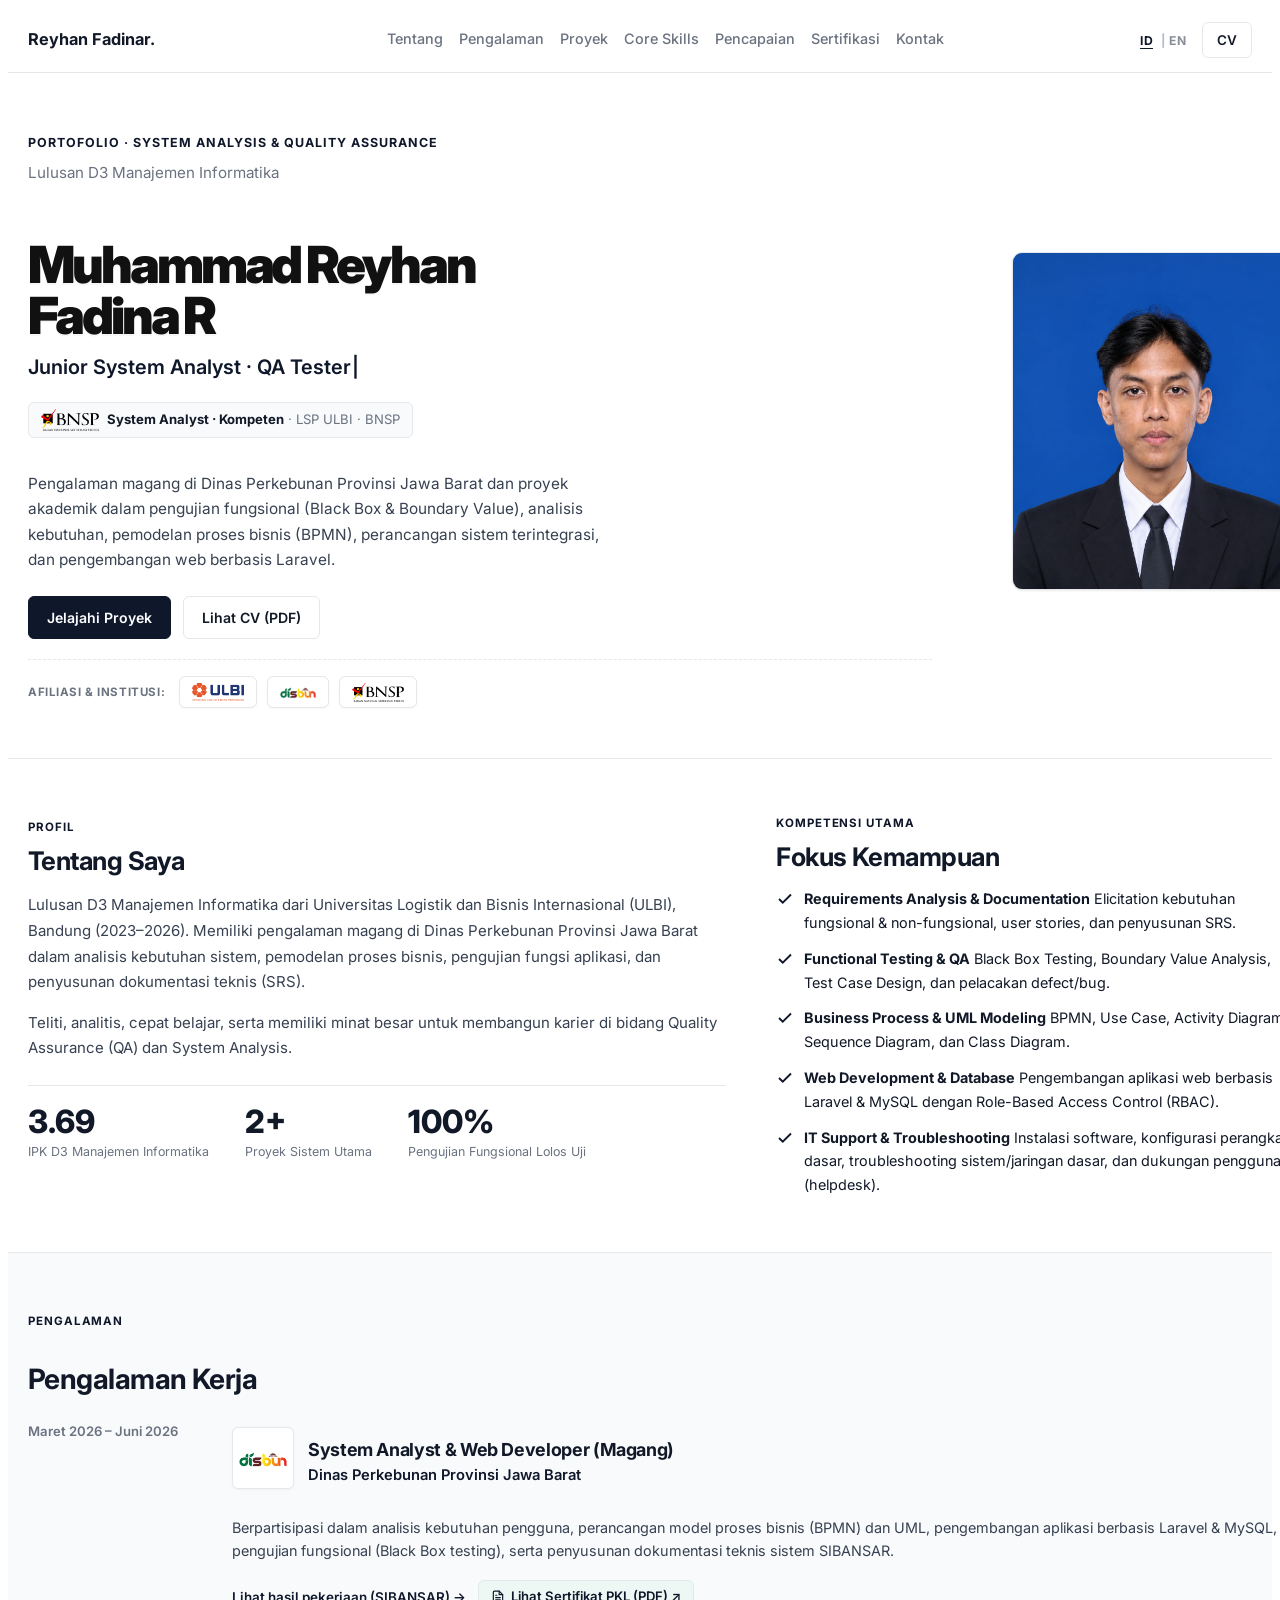
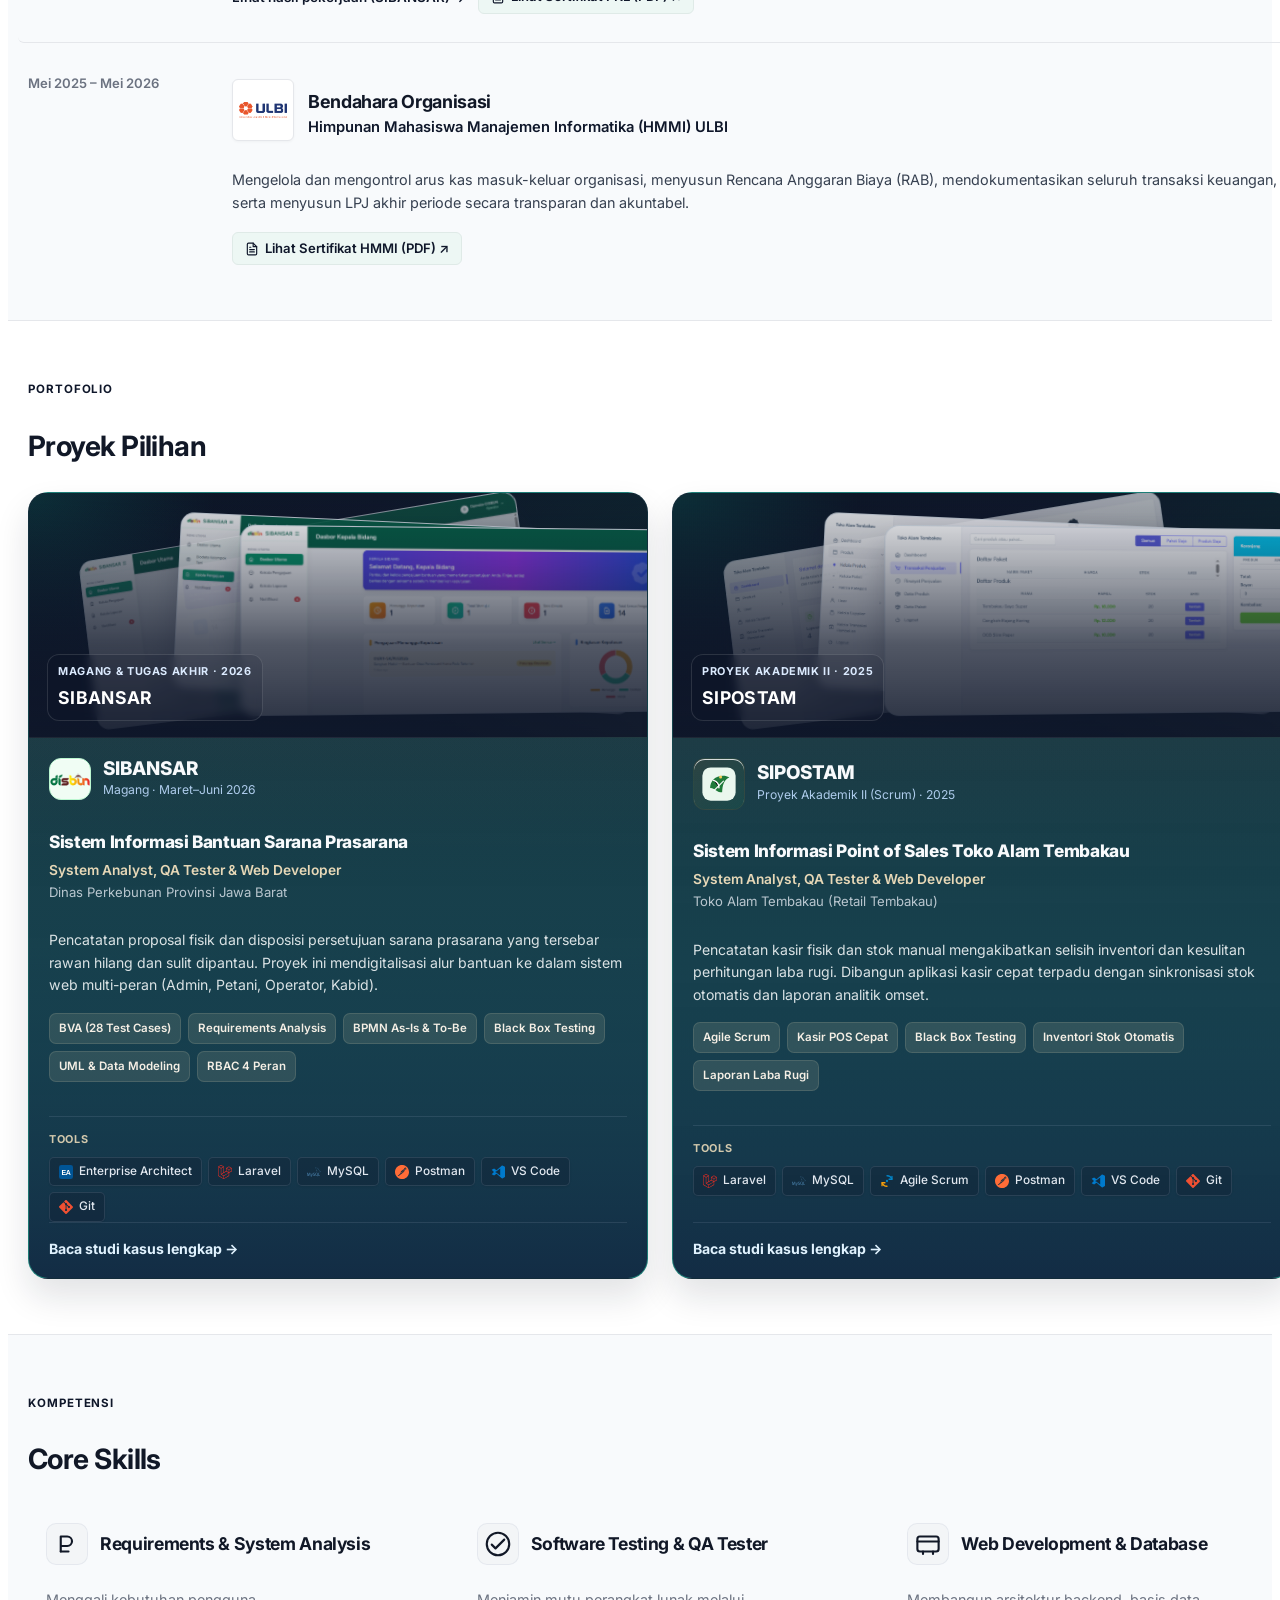
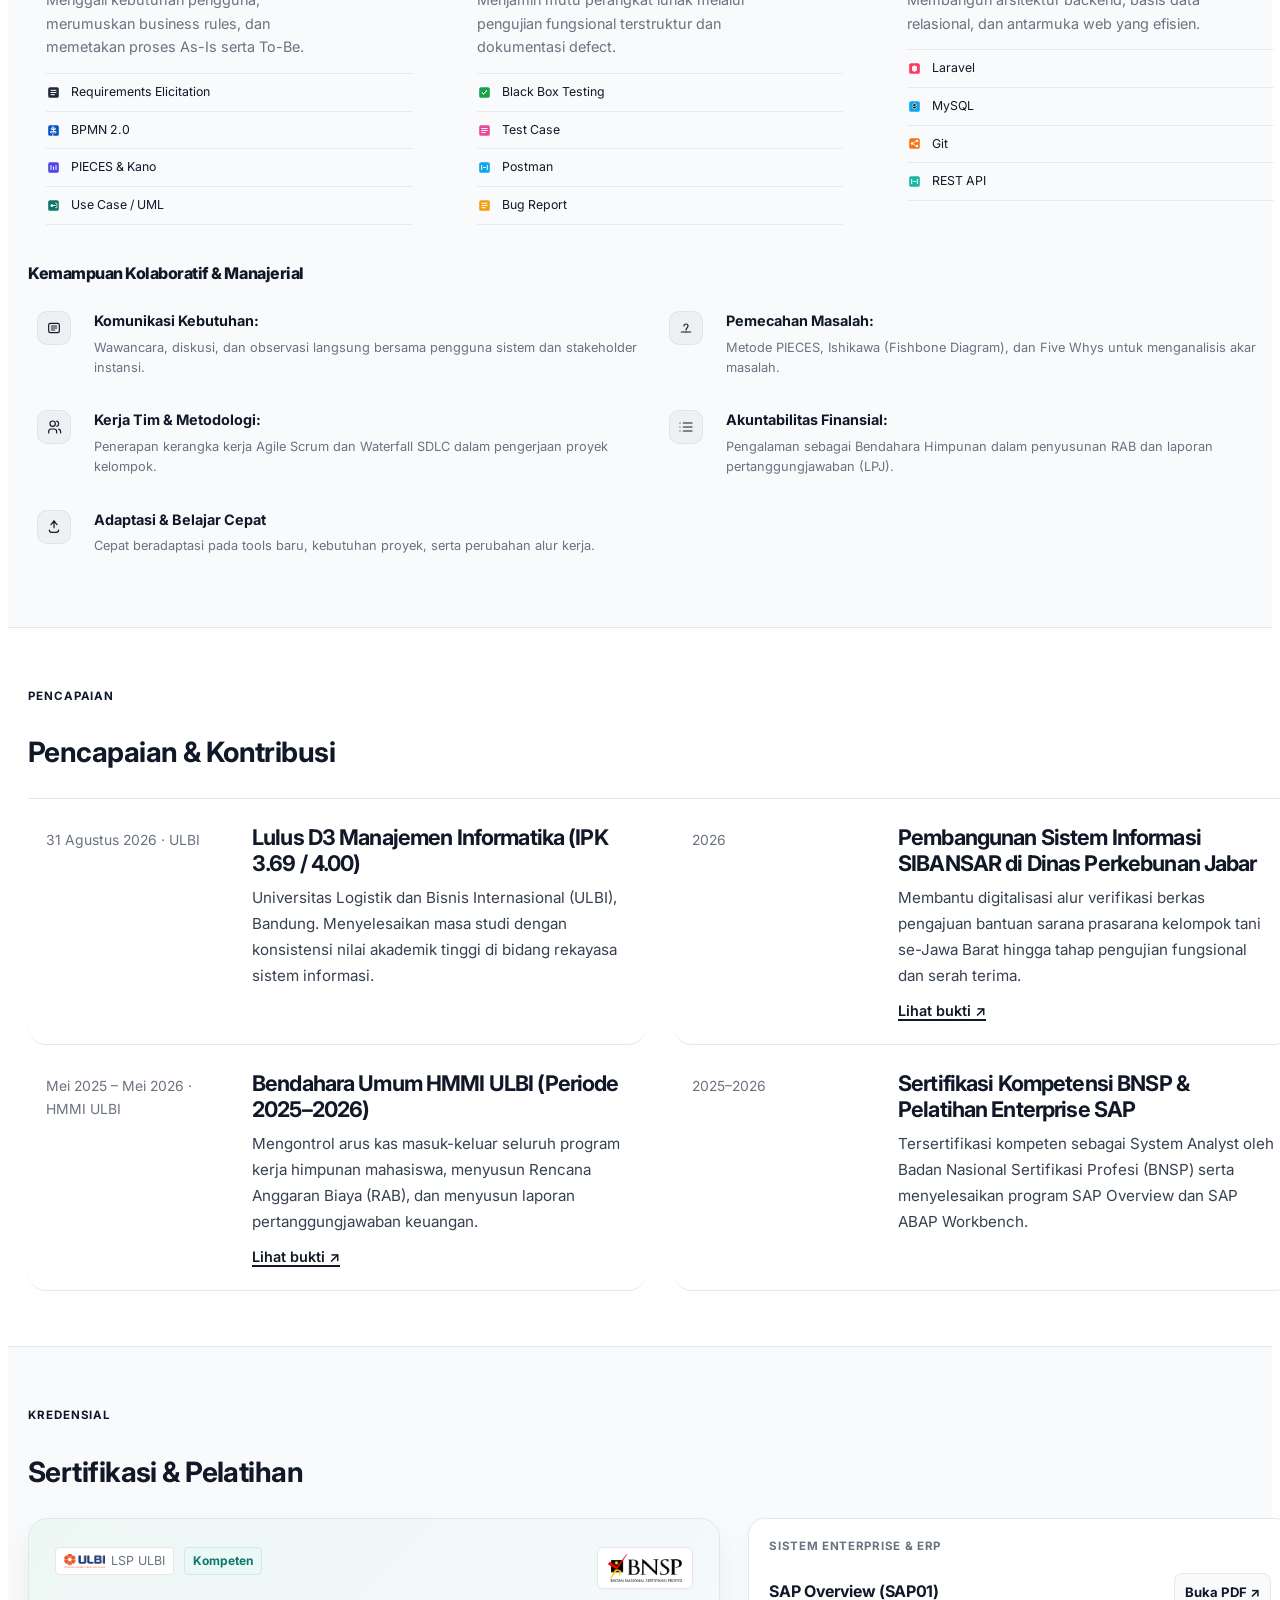
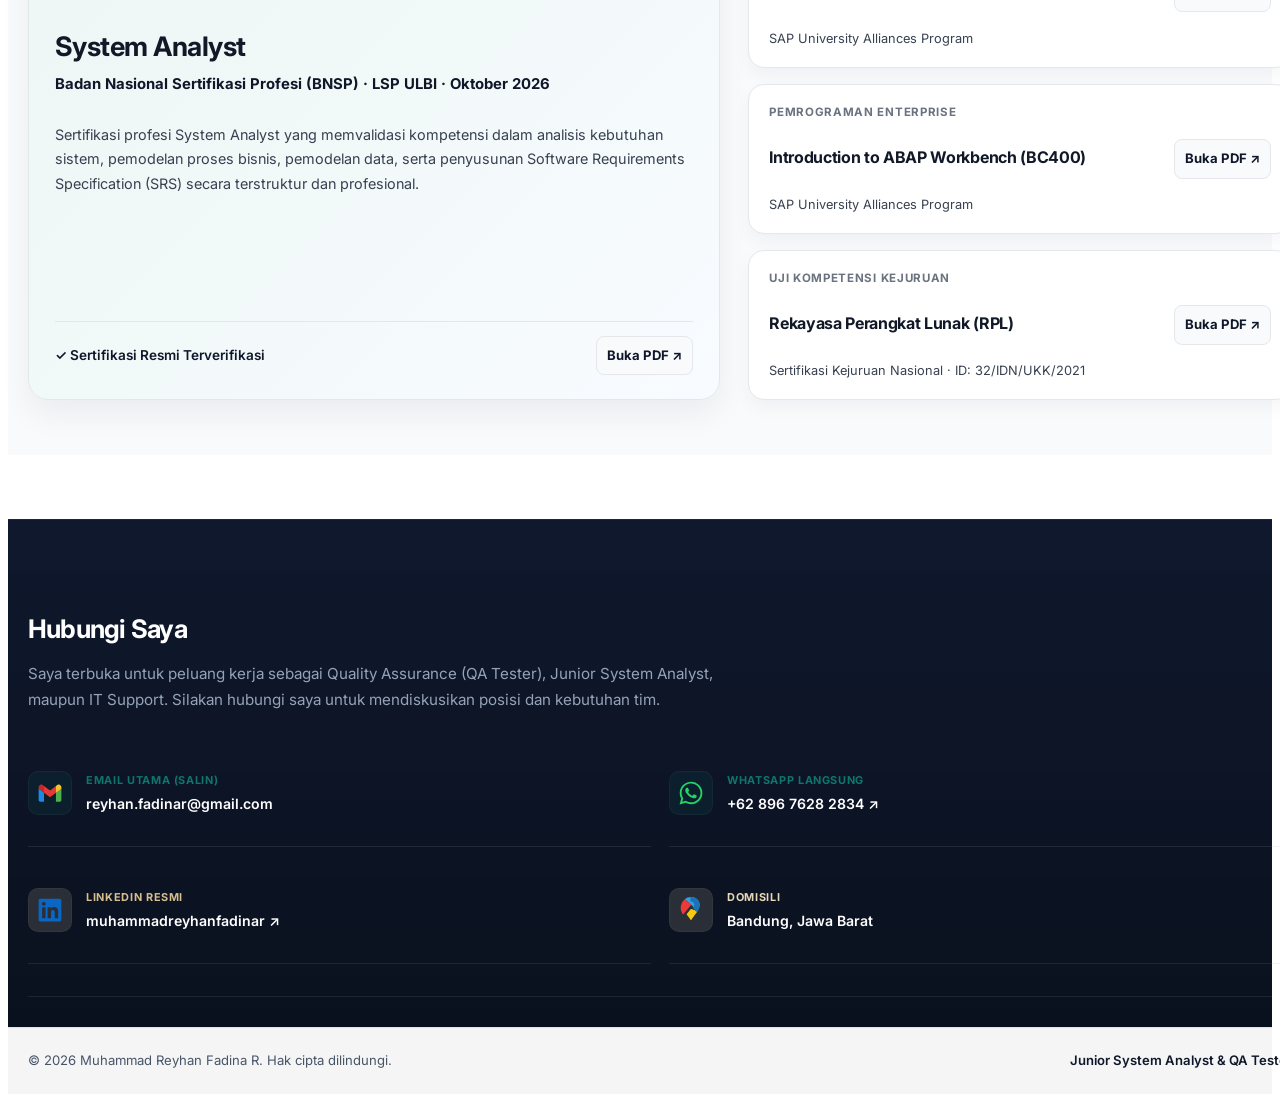
==== commit 724e3751: "update: ubah jabatan magang jadi system analyst dan web developer" ====
--- a/index.html
+++ b/index.html
@@ -60,10 +60,15 @@
           <button class="lang-btn active" type="button" data-lang="id">ID</button>
           <button class="lang-btn" type="button" data-lang="en">EN</button>
         </div>
-        <a href="assets/CV_MuhammadReyhanFadinar_QA_2026.pdf" target="_blank" rel="noopener"
-          class="btn-nav-cv" title="Lihat CV Muhammad Reyhan Fadina R (PDF)">CV</a>
+        <a href="assets/CV_MuhammadReyhanFadinar_QA_2026.pdf" target="_blank" rel="noopener" class="btn-nav-cv"
+          title="Lihat CV Muhammad Reyhan Fadina R (PDF)">CV</a>
         <button type="button" class="mobile-menu-btn" id="mobileToggle" aria-label="Menu Navigasi">
-          <svg width="20" height="20" viewBox="0 0 24 24" fill="none" stroke="currentColor" stroke-width="2.2" stroke-linecap="round" stroke-linejoin="round" aria-hidden="true"><line x1="3" y1="12" x2="21" y2="12"></line><line x1="3" y1="6" x2="21" y2="6"></line><line x1="3" y1="18" x2="21" y2="18"></line></svg>
+          <svg width="20" height="20" viewBox="0 0 24 24" fill="none" stroke="currentColor" stroke-width="2.2"
+            stroke-linecap="round" stroke-linejoin="round" aria-hidden="true">
+            <line x1="3" y1="12" x2="21" y2="12"></line>
+            <line x1="3" y1="6" x2="21" y2="6"></line>
+            <line x1="3" y1="18" x2="21" y2="18"></line>
+          </svg>
         </button>
       </div>
     </div>
@@ -177,31 +182,40 @@
                 <svg width="18" height="18" viewBox="0 0 24 24" fill="none" stroke="currentColor" stroke-width="2.5">
                   <polyline points="20 6 9 17 4 12" />
                 </svg>
-                <span><strong data-i18n="reqLabel">Requirements Analysis & Documentation:</strong> <span data-i18n="reqText">Elicitation kebutuhan fungsional & non-fungsional, user stories, dan penyusunan SRS.</span></span>
+                <span><strong data-i18n="reqLabel">Requirements Analysis & Documentation:</strong> <span
+                    data-i18n="reqText">Elicitation kebutuhan fungsional & non-fungsional, user stories, dan penyusunan
+                    SRS.</span></span>
               </li>
               <li class="focus-item">
                 <svg width="18" height="18" viewBox="0 0 24 24" fill="none" stroke="currentColor" stroke-width="2.5">
                   <polyline points="20 6 9 17 4 12" />
                 </svg>
-                <span><strong data-i18n="qaLabel">Functional Testing & QA:</strong> <span data-i18n="qaText">Black Box Testing, Boundary Value Analysis, Test Case Design, dan pelacakan defect/bug.</span></span>
+                <span><strong data-i18n="qaLabel">Functional Testing & QA:</strong> <span data-i18n="qaText">Black Box
+                    Testing, Boundary Value Analysis, Test Case Design, dan pelacakan defect/bug.</span></span>
               </li>
               <li class="focus-item">
                 <svg width="18" height="18" viewBox="0 0 24 24" fill="none" stroke="currentColor" stroke-width="2.5">
                   <polyline points="20 6 9 17 4 12" />
                 </svg>
-                <span><strong data-i18n="bpmLabel">Business Process & UML Modeling:</strong> <span data-i18n="bpmText">BPMN, Use Case, Activity Diagram, Sequence Diagram, dan Class Diagram.</span></span>
+                <span><strong data-i18n="bpmLabel">Business Process & UML Modeling:</strong> <span
+                    data-i18n="bpmText">BPMN, Use Case, Activity Diagram, Sequence Diagram, dan Class
+                    Diagram.</span></span>
               </li>
               <li class="focus-item">
                 <svg width="18" height="18" viewBox="0 0 24 24" fill="none" stroke="currentColor" stroke-width="2.5">
                   <polyline points="20 6 9 17 4 12" />
                 </svg>
-                <span><strong data-i18n="webLabel">Web Development & Database:</strong> <span data-i18n="webText">Pengembangan aplikasi web berbasis Laravel & MySQL dengan Role-Based Access Control (RBAC).</span></span>
+                <span><strong data-i18n="webLabel">Web Development & Database:</strong> <span
+                    data-i18n="webText">Pengembangan aplikasi web berbasis Laravel & MySQL dengan Role-Based Access
+                    Control (RBAC).</span></span>
               </li>
               <li class="focus-item">
                 <svg width="18" height="18" viewBox="0 0 24 24" fill="none" stroke="currentColor" stroke-width="2.5">
                   <polyline points="20 6 9 17 4 12" />
                 </svg>
-                <span><strong data-i18n="supportLabel">IT Support & Troubleshooting:</strong> <span data-i18n="supportText">Instalasi software, konfigurasi perangkat dasar, troubleshooting sistem/jaringan dasar, dan dukungan pengguna (helpdesk).</span></span>
+                <span><strong data-i18n="supportLabel">IT Support & Troubleshooting:</strong> <span
+                    data-i18n="supportText">Instalasi software, konfigurasi perangkat dasar, troubleshooting
+                    sistem/jaringan dasar, dan dukungan pengguna (helpdesk).</span></span>
               </li>
             </ul>
           </div>
@@ -227,7 +241,7 @@
                   <img src="assets/logos/disbun.png" alt="Logo Dinas Perkebunan Jawa Barat" class="exp-logo-img" />
                 </div>
                 <div class="exp-title-group">
-                  <h3 class="exp-role-title" data-i18n="expOneTitle">Pranata Komputer</h3>
+                  <h3 class="exp-role-title" data-i18n="expOneTitle">System Analyst & Web Developer</h3>
                   <div class="exp-company-name" data-i18n="expOneCompany">Dinas Perkebunan Provinsi Jawa Barat</div>
                 </div>
               </div>
@@ -264,7 +278,8 @@
                 </div>
                 <div class="exp-title-group">
                   <h3 class="exp-role-title" data-i18n="expTwoTitle">Bendahara Organisasi</h3>
-                  <div class="exp-company-name" data-i18n="expTwoCompany">Himpunan Mahasiswa Manajemen Informatika (HMMI) ULBI</div>
+                  <div class="exp-company-name" data-i18n="expTwoCompany">Himpunan Mahasiswa Manajemen Informatika
+                    (HMMI) ULBI</div>
                 </div>
               </div>
               <p class="exp-desc" data-i18n="expTwoDesc">
@@ -307,9 +322,12 @@
           <div class="clean-project-card">
             <a href="sibansar.html" class="project-card-header-box">
               <div class="project-visual-stack" aria-hidden="true">
-                <img src="assets/implementasi/sibansar-dashboard-operator.png" alt="" class="mockup-sheet sheet-back" loading="lazy" />
-                <img src="assets/implementasi/sibansar-kelola-pengajuan.png" alt="" class="mockup-sheet sheet-mid" loading="lazy" />
-                <img src="assets/implementasi/sibansar-dashboard-kabid.png" alt="" class="mockup-sheet sheet-front" loading="lazy" />
+                <img src="assets/implementasi/sibansar-dashboard-operator.png" alt="" class="mockup-sheet sheet-back"
+                  loading="lazy" />
+                <img src="assets/implementasi/sibansar-kelola-pengajuan.png" alt="" class="mockup-sheet sheet-mid"
+                  loading="lazy" />
+                <img src="assets/implementasi/sibansar-dashboard-kabid.png" alt="" class="mockup-sheet sheet-front"
+                  loading="lazy" />
               </div>
               <div class="card-header-overlay">
                 <div class="overlay-project-info">
@@ -333,7 +351,8 @@
               <h3 class="project-full-title">Sistem Informasi Bantuan Sarana Prasarana</h3>
 
               <div class="project-role-instansi">
-                <span class="project-role-text" data-i18n="projectOneRoleText">System Analyst, QA Tester & Web Developer</span>
+                <span class="project-role-text" data-i18n="projectOneRoleText">System Analyst, QA Tester & Web
+                  Developer</span>
                 <span class="project-instansi-text" data-i18n="projectOneInstansiText">
                   <img src="assets/logos/disbun.png" alt="Disbun Jabar" class="instansi-inline-logo" />
                   Dinas Perkebunan Provinsi Jawa Barat
@@ -366,7 +385,8 @@
                     MySQL</span>
                   <span class="tool-chip"><img src="assets/icons/postman.svg" alt="Postman" class="tool-chip-icon" />
                     Postman</span>
-                  <span class="tool-chip"><img src="assets/icons/vscode.svg" alt="VS Code" class="tool-chip-icon" /> VS Code</span>
+                  <span class="tool-chip"><img src="assets/icons/vscode.svg" alt="VS Code" class="tool-chip-icon" /> VS
+                    Code</span>
                   <span class="tool-chip"><img src="assets/icons/git.svg" alt="Git" class="tool-chip-icon" /> Git</span>
                 </div>
               </div>
@@ -384,9 +404,12 @@
           <div class="clean-project-card">
             <a href="sipostam.html" class="project-card-header-box">
               <div class="project-visual-stack" aria-hidden="true">
-                <img src="assets/implementasi/sipostam-dashboard-admin.png" alt="" class="mockup-sheet sheet-back" loading="lazy" />
-                <img src="assets/implementasi/sipostam-kelola-produk.png" alt="" class="mockup-sheet sheet-mid" loading="lazy" />
-                <img src="assets/implementasi/sipostam-transaksi-penjualan.png" alt="" class="mockup-sheet sheet-front" loading="lazy" />
+                <img src="assets/implementasi/sipostam-dashboard-admin.png" alt="" class="mockup-sheet sheet-back"
+                  loading="lazy" />
+                <img src="assets/implementasi/sipostam-kelola-produk.png" alt="" class="mockup-sheet sheet-mid"
+                  loading="lazy" />
+                <img src="assets/implementasi/sipostam-transaksi-penjualan.png" alt="" class="mockup-sheet sheet-front"
+                  loading="lazy" />
               </div>
               <div class="card-header-overlay">
                 <div class="overlay-project-info">
@@ -401,10 +424,14 @@
                 <div class="project-app-icon project-app-icon-brand" aria-label="Logo Toko Alam Tembakau">
                   <svg class="project-app-logo" viewBox="0 0 64 64" role="img" aria-hidden="true">
                     <rect x="4" y="4" width="56" height="56" rx="14" fill="#EAF7EE"></rect>
-                    <path d="M17 39C17 27 25.5 18 39 18C42.5 18 46.2 19.1 49.5 21.2C45.7 22.4 42.3 25.9 40.2 30.3C38.2 34.5 37.5 40.2 37.3 46.1C33.4 46.1 29.9 45 27.2 42.9C22.8 39.8 19.7 38.2 17 39Z" fill="#1F7A3A"></path>
-                    <path d="M23 26C28.8 27.9 31.9 32.2 31.9 38.4" stroke="#FFFFFF" stroke-width="2.4" stroke-linecap="round"></path>
+                    <path
+                      d="M17 39C17 27 25.5 18 39 18C42.5 18 46.2 19.1 49.5 21.2C45.7 22.4 42.3 25.9 40.2 30.3C38.2 34.5 37.5 40.2 37.3 46.1C33.4 46.1 29.9 45 27.2 42.9C22.8 39.8 19.7 38.2 17 39Z"
+                      fill="#1F7A3A"></path>
+                    <path d="M23 26C28.8 27.9 31.9 32.2 31.9 38.4" stroke="#FFFFFF" stroke-width="2.4"
+                      stroke-linecap="round"></path>
                     <circle cx="34.7" cy="20.1" r="2.6" fill="#F4CB5C"></circle>
-                    <path d="M24.5 42L39.5 27.2" stroke="#FFFFFF" stroke-width="2.2" stroke-linecap="round" opacity="0.9"></path>
+                    <path d="M24.5 42L39.5 27.2" stroke="#FFFFFF" stroke-width="2.2" stroke-linecap="round"
+                      opacity="0.9"></path>
                   </svg>
                 </div>
                 <div class="project-brand-meta">
@@ -416,8 +443,10 @@
               <h3 class="project-full-title">Sistem Informasi Point of Sales Toko Alam Tembakau</h3>
 
               <div class="project-role-instansi">
-                <span class="project-role-text" data-i18n="projectTwoRoleText">System Analyst, QA Tester & Web Developer</span>
-                <span class="project-instansi-text" data-i18n="projectTwoInstansiText">Toko Alam Tembakau (Retail Tembakau)</span>
+                <span class="project-role-text" data-i18n="projectTwoRoleText">System Analyst, QA Tester & Web
+                  Developer</span>
+                <span class="project-instansi-text" data-i18n="projectTwoInstansiText">Toko Alam Tembakau (Retail
+                  Tembakau)</span>
               </div>
 
               <p class="project-summary" data-i18n="projectTwoSummary">
@@ -445,7 +474,8 @@
                     Agile Scrum</span>
                   <span class="tool-chip"><img src="assets/icons/postman.svg" alt="Postman" class="tool-chip-icon" />
                     Postman</span>
-                  <span class="tool-chip"><img src="assets/icons/vscode.svg" alt="VS Code" class="tool-chip-icon" /> VS Code</span>
+                  <span class="tool-chip"><img src="assets/icons/vscode.svg" alt="VS Code" class="tool-chip-icon" /> VS
+                    Code</span>
                   <span class="tool-chip"><img src="assets/icons/git.svg" alt="Git" class="tool-chip-icon" /> Git</span>
                 </div>
               </div>
@@ -476,14 +506,16 @@
           <div class="skill-col-card">
             <div class="skill-col-head">
               <div class="skill-col-icon skill-col-logo" aria-hidden="true">
-                <svg viewBox="0 0 24 24" fill="none" stroke="currentColor" stroke-width="1.7" stroke-linecap="round" stroke-linejoin="round">
+                <svg viewBox="0 0 24 24" fill="none" stroke="currentColor" stroke-width="1.7" stroke-linecap="round"
+                  stroke-linejoin="round">
                   <path d="M7 18V6h5.2a3.8 3.8 0 0 1 0 7.6H7"></path>
                   <path d="M7 18h6.2"></path>
                 </svg>
               </div>
               <h3 class="skill-col-title" data-i18n="skillReqTitle">Requirements &amp; System Analysis</h3>
             </div>
-            <p class="skill-col-desc" data-i18n="skillReqDesc">Menggali kebutuhan pengguna, merumuskan business rules, dan memetakan proses As-Is serta To-Be.</p>
+            <p class="skill-col-desc" data-i18n="skillReqDesc">Menggali kebutuhan pengguna, merumuskan business rules,
+              dan memetakan proses As-Is serta To-Be.</p>
             <ul class="skill-items-clean">
               <li class="skill-item-clean skill-item-with-icon">
                 <svg class="mini-app-icon icon-requirement" viewBox="0 0 24 24" aria-hidden="true">
@@ -495,14 +527,16 @@
               <li class="skill-item-clean skill-item-with-icon">
                 <svg class="mini-app-icon icon-bpmn" viewBox="0 0 24 24" aria-hidden="true">
                   <rect x="3.5" y="3.5" width="17" height="17" rx="3" fill="#0052CC"></rect>
-                  <path d="M9 8.2h6v2.2H9zm-1 5.3h8v2.2H8zm3-5.5V5.6m0 12.8v2.1M12 8.2v5.2" stroke="#fff" stroke-width="1.4" stroke-linecap="round"></path>
+                  <path d="M9 8.2h6v2.2H9zm-1 5.3h8v2.2H8zm3-5.5V5.6m0 12.8v2.1M12 8.2v5.2" stroke="#fff"
+                    stroke-width="1.4" stroke-linecap="round"></path>
                 </svg>
                 <span>BPMN 2.0</span>
               </li>
               <li class="skill-item-clean skill-item-with-icon">
                 <svg class="mini-app-icon icon-kano" viewBox="0 0 24 24" aria-hidden="true">
                   <rect x="3.5" y="3.5" width="17" height="17" rx="3" fill="#4F46E5"></rect>
-                  <path d="M8 15.2V8.8M12 15.2V11.2M16 15.2V9" stroke="#fff" stroke-width="1.6" stroke-linecap="round"></path>
+                  <path d="M8 15.2V8.8M12 15.2V11.2M16 15.2V9" stroke="#fff" stroke-width="1.6" stroke-linecap="round">
+                  </path>
                 </svg>
                 <span>PIECES &amp; Kano</span>
               </li>
@@ -510,7 +544,8 @@
                 <svg class="mini-app-icon icon-usecase" viewBox="0 0 24 24" aria-hidden="true">
                   <rect x="3.5" y="3.5" width="17" height="17" rx="3" fill="#0F766E"></rect>
                   <circle cx="9.5" cy="12" r="2.2" fill="#fff"></circle>
-                  <path d="M15.2 8.5h2.1v7h-2.1M15.2 12h-3.5" stroke="#fff" stroke-width="1.4" stroke-linecap="round"></path>
+                  <path d="M15.2 8.5h2.1v7h-2.1M15.2 12h-3.5" stroke="#fff" stroke-width="1.4" stroke-linecap="round">
+                  </path>
                 </svg>
                 <span>Use Case / UML</span>
               </li>
@@ -521,33 +556,38 @@
           <div class="skill-col-card">
             <div class="skill-col-head">
               <div class="skill-col-icon skill-col-logo" aria-hidden="true">
-                <svg viewBox="0 0 24 24" fill="none" stroke="currentColor" stroke-width="1.7" stroke-linecap="round" stroke-linejoin="round">
+                <svg viewBox="0 0 24 24" fill="none" stroke="currentColor" stroke-width="1.7" stroke-linecap="round"
+                  stroke-linejoin="round">
                   <path d="M7 12.5 10 15.5l7-7"></path>
                   <circle cx="12" cy="12" r="9"></circle>
                 </svg>
               </div>
               <h3 class="skill-col-title" data-i18n="skillTestingTitle">Software Testing &amp; QA</h3>
             </div>
-            <p class="skill-col-desc" data-i18n="skillTestingDesc">Melakukan pengujian fungsional, validasi kebutuhan, dan dokumentasi defect agar produk siap dipakai user.</p>
+            <p class="skill-col-desc" data-i18n="skillTestingDesc">Melakukan pengujian fungsional, validasi kebutuhan,
+              dan dokumentasi defect agar produk siap dipakai user.</p>
             <ul class="skill-items-clean">
               <li class="skill-item-clean skill-item-with-icon">
                 <svg class="mini-app-icon icon-validation" viewBox="0 0 24 24" aria-hidden="true">
                   <rect x="3.5" y="3.5" width="17" height="17" rx="3" fill="#16A34A"></rect>
-                  <path d="M8.4 12.2l2.1 2.1 5.1-5.3" stroke="#fff" stroke-width="1.7" stroke-linecap="round" stroke-linejoin="round"></path>
+                  <path d="M8.4 12.2l2.1 2.1 5.1-5.3" stroke="#fff" stroke-width="1.7" stroke-linecap="round"
+                    stroke-linejoin="round"></path>
                 </svg>
                 <span>Black Box Testing</span>
               </li>
               <li class="skill-item-clean skill-item-with-icon">
                 <svg class="mini-app-icon icon-wireframe" viewBox="0 0 24 24" aria-hidden="true">
                   <rect x="3.5" y="3.5" width="17" height="17" rx="3" fill="#EC4899"></rect>
-                  <path d="M7.5 8.8h9M7.5 12h9M7.5 15.2h5.8" stroke="#fff" stroke-width="1.5" stroke-linecap="round"></path>
+                  <path d="M7.5 8.8h9M7.5 12h9M7.5 15.2h5.8" stroke="#fff" stroke-width="1.5" stroke-linecap="round">
+                  </path>
                 </svg>
                 <span>Test Case</span>
               </li>
               <li class="skill-item-clean skill-item-with-icon">
                 <svg class="mini-app-icon icon-api" viewBox="0 0 24 24" aria-hidden="true">
                   <rect x="3.5" y="3.5" width="17" height="17" rx="3" fill="#0EA5E9"></rect>
-                  <path d="M7.5 15.5V8.5M16.5 15.5V8.5M10.5 12H13.5" stroke="#fff" stroke-width="1.6" stroke-linecap="round"></path>
+                  <path d="M7.5 15.5V8.5M16.5 15.5V8.5M10.5 12H13.5" stroke="#fff" stroke-width="1.6"
+                    stroke-linecap="round"></path>
                 </svg>
                 <span>Postman</span>
               </li>
@@ -565,14 +605,16 @@
           <div class="skill-col-card">
             <div class="skill-col-head">
               <div class="skill-col-icon skill-col-logo" aria-hidden="true">
-                <svg viewBox="0 0 24 24" fill="none" stroke="currentColor" stroke-width="1.7" stroke-linecap="round" stroke-linejoin="round">
+                <svg viewBox="0 0 24 24" fill="none" stroke="currentColor" stroke-width="1.7" stroke-linecap="round"
+                  stroke-linejoin="round">
                   <rect x="3.5" y="6" width="17" height="12" rx="2"></rect>
                   <path d="M8 18v2m8-2v2M3.5 10h17"></path>
                 </svg>
               </div>
               <h3 class="skill-col-title" data-i18n="skillDevTitle">Web Development &amp; Database</h3>
             </div>
-            <p class="skill-col-desc" data-i18n="skillDevDesc">Membangun arsitektur backend, basis data relasional, dan antarmuka web yang efisien untuk kebutuhan operasional.</p>
+            <p class="skill-col-desc" data-i18n="skillDevDesc">Membangun arsitektur backend, basis data relasional, dan
+              antarmuka web yang efisien untuk kebutuhan operasional.</p>
             <ul class="skill-items-clean">
               <li class="skill-item-clean skill-item-with-icon">
                 <svg class="mini-app-icon icon-laravel" viewBox="0 0 24 24" aria-hidden="true">
@@ -584,7 +626,8 @@
               <li class="skill-item-clean skill-item-with-icon">
                 <svg class="mini-app-icon icon-mysql" viewBox="0 0 24 24" aria-hidden="true">
                   <rect x="3.5" y="3.5" width="17" height="17" rx="3" fill="#0EA5E9"></rect>
-                  <path d="M9 9.5c0-1.2 1.3-2 3-2s3 .8 3 2-1.3 2-3 2-3 .8-3 2 1.3 2 3 2 3-.8 3-2" stroke="#fff" stroke-width="1.4" stroke-linecap="round"></path>
+                  <path d="M9 9.5c0-1.2 1.3-2 3-2s3 .8 3 2-1.3 2-3 2-3 .8-3 2 1.3 2 3 2 3-.8 3-2" stroke="#fff"
+                    stroke-width="1.4" stroke-linecap="round"></path>
                 </svg>
                 <span>MySQL</span>
               </li>
@@ -594,14 +637,16 @@
                   <circle cx="8" cy="12" r="2" fill="#fff"></circle>
                   <circle cx="16" cy="8" r="2" fill="#fff"></circle>
                   <circle cx="16" cy="16" r="2" fill="#fff"></circle>
-                  <path d="M9.8 11.1l3.6-2.3M9.8 12.9l3.6 2.3" stroke="#fff" stroke-width="1.4" stroke-linecap="round"></path>
+                  <path d="M9.8 11.1l3.6-2.3M9.8 12.9l3.6 2.3" stroke="#fff" stroke-width="1.4" stroke-linecap="round">
+                  </path>
                 </svg>
                 <span>Git</span>
               </li>
               <li class="skill-item-clean skill-item-with-icon">
                 <svg class="mini-app-icon icon-api" viewBox="0 0 24 24" aria-hidden="true">
                   <rect x="3.5" y="3.5" width="17" height="17" rx="3" fill="#14B8A6"></rect>
-                  <path d="M7.5 15.5V8.5M16.5 15.5V8.5M10.5 12H13.5" stroke="#fff" stroke-width="1.6" stroke-linecap="round"></path>
+                  <path d="M7.5 15.5V8.5M16.5 15.5V8.5M10.5 12H13.5" stroke="#fff" stroke-width="1.6"
+                    stroke-linecap="round"></path>
                 </svg>
                 <span>REST API</span>
               </li>
@@ -621,22 +666,27 @@
             <div class="collab-item">
               <div class="collab-icon-wrap">
                 <div class="collab-icon" aria-hidden="true">
-                  <svg viewBox="0 0 24 24" fill="none" stroke="currentColor" stroke-width="1.8" stroke-linecap="round" stroke-linejoin="round">
-                    <path d="M4 7.5A2.5 2.5 0 0 1 6.5 5h11A2.5 2.5 0 0 1 20 7.5v9A2.5 2.5 0 0 1 17.5 19h-11A2.5 2.5 0 0 1 4 16.5v-9Z"></path>
+                  <svg viewBox="0 0 24 24" fill="none" stroke="currentColor" stroke-width="1.8" stroke-linecap="round"
+                    stroke-linejoin="round">
+                    <path
+                      d="M4 7.5A2.5 2.5 0 0 1 6.5 5h11A2.5 2.5 0 0 1 20 7.5v9A2.5 2.5 0 0 1 17.5 19h-11A2.5 2.5 0 0 1 4 16.5v-9Z">
+                    </path>
                     <path d="M8 9h8M8 12h8M8 15h5"></path>
                   </svg>
                 </div>
               </div>
               <div class="collab-copy">
                 <span class="collab-label" data-i18n="collab1Label">Komunikasi Kebutuhan</span>
-                <span class="collab-sub" data-i18n="collab1Text">Wawancara, diskusi, dan observasi langsung bersama pengguna serta stakeholder instansi.</span>
+                <span class="collab-sub" data-i18n="collab1Text">Wawancara, diskusi, dan observasi langsung bersama
+                  pengguna serta stakeholder instansi.</span>
               </div>
             </div>
 
             <div class="collab-item">
               <div class="collab-icon-wrap">
                 <div class="collab-icon" aria-hidden="true">
-                  <svg viewBox="0 0 24 24" fill="none" stroke="currentColor" stroke-width="1.8" stroke-linecap="round" stroke-linejoin="round">
+                  <svg viewBox="0 0 24 24" fill="none" stroke="currentColor" stroke-width="1.8" stroke-linecap="round"
+                    stroke-linejoin="round">
                     <path d="M9 9a3 3 0 1 1 6 0c0 2.5-3 3-3 6"></path>
                     <path d="M12 18h.01"></path>
                     <path d="M5 18h14"></path>
@@ -645,14 +695,16 @@
               </div>
               <div class="collab-copy">
                 <span class="collab-label" data-i18n="collab2Label">Pemecahan Masalah</span>
-                <span class="collab-sub" data-i18n="collab2Text">Metode PIECES, Fishbone, dan Five Whys membantu menganalisis akar masalah secara lebih akurat.</span>
+                <span class="collab-sub" data-i18n="collab2Text">Metode PIECES, Fishbone, dan Five Whys membantu
+                  menganalisis akar masalah secara lebih akurat.</span>
               </div>
             </div>
 
             <div class="collab-item">
               <div class="collab-icon-wrap">
                 <div class="collab-icon" aria-hidden="true">
-                  <svg viewBox="0 0 24 24" fill="none" stroke="currentColor" stroke-width="1.8" stroke-linecap="round" stroke-linejoin="round">
+                  <svg viewBox="0 0 24 24" fill="none" stroke="currentColor" stroke-width="1.8" stroke-linecap="round"
+                    stroke-linejoin="round">
                     <path d="M16 21v-2a4 4 0 0 0-4-4H8a4 4 0 0 0-4 4v2"></path>
                     <circle cx="10" cy="7" r="4"></circle>
                     <path d="M22 21v-2a4 4 0 0 0-3-3.87"></path>
@@ -662,14 +714,16 @@
               </div>
               <div class="collab-copy">
                 <span class="collab-label" data-i18n="collab3Label">Kerja Tim &amp; Metodologi</span>
-                <span class="collab-sub" data-i18n="collab3Text">Menerapkan Agile Scrum dan Waterfall SDLC dalam pengerjaan proyek kelompok secara terstruktur.</span>
+                <span class="collab-sub" data-i18n="collab3Text">Menerapkan Agile Scrum dan Waterfall SDLC dalam
+                  pengerjaan proyek kelompok secara terstruktur.</span>
               </div>
             </div>
 
             <div class="collab-item">
               <div class="collab-icon-wrap">
                 <div class="collab-icon" aria-hidden="true">
-                  <svg viewBox="0 0 24 24" fill="none" stroke="currentColor" stroke-width="1.8" stroke-linecap="round" stroke-linejoin="round">
+                  <svg viewBox="0 0 24 24" fill="none" stroke="currentColor" stroke-width="1.8" stroke-linecap="round"
+                    stroke-linejoin="round">
                     <path d="M8 6h13"></path>
                     <path d="M8 12h13"></path>
                     <path d="M8 18h13"></path>
@@ -681,14 +735,16 @@
               </div>
               <div class="collab-copy">
                 <span class="collab-label" data-i18n="collab4Label">Koordinasi Proyek</span>
-                <span class="collab-sub" data-i18n="collab4Text">Mengatur prioritas tugas dan menjaga sinkronisasi antar anggota serta pihak terkait.</span>
+                <span class="collab-sub" data-i18n="collab4Text">Mengatur prioritas tugas dan menjaga sinkronisasi antar
+                  anggota serta pihak terkait.</span>
               </div>
             </div>
 
             <div class="collab-item">
               <div class="collab-icon-wrap">
                 <div class="collab-icon" aria-hidden="true">
-                  <svg viewBox="0 0 24 24" fill="none" stroke="currentColor" stroke-width="1.8" stroke-linecap="round" stroke-linejoin="round">
+                  <svg viewBox="0 0 24 24" fill="none" stroke="currentColor" stroke-width="1.8" stroke-linecap="round"
+                    stroke-linejoin="round">
                     <path d="M12 3v10"></path>
                     <path d="M7.5 8.5 12 3l4.5 5.5"></path>
                     <path d="M5 16.5c0 2 1.8 3.5 4 3.5h6c2.2 0 4-1.5 4-3.5"></path>
@@ -697,7 +753,8 @@
               </div>
               <div class="collab-copy">
                 <span class="collab-label" data-i18n="collab6Label">Adaptasi &amp; Belajar Cepat</span>
-                <span class="collab-sub" data-i18n="collab6Text">Cepat beradaptasi pada tools baru, kebutuhan proyek, serta perubahan alur kerja.</span>
+                <span class="collab-sub" data-i18n="collab6Text">Cepat beradaptasi pada tools baru, kebutuhan proyek,
+                  serta perubahan alur kerja.</span>
               </div>
             </div>
           </div>
@@ -719,7 +776,8 @@
             <div class="achievement-date">31 Agustus 2026 · ULBI</div>
             <div class="achievement-copy">
               <h3>Lulus D3 Manajemen Informatika (IPK 3.69 / 4.00)</h3>
-              <p>Universitas Logistik dan Bisnis Internasional (ULBI), Bandung. Menyelesaikan masa studi dengan konsistensi nilai akademik tinggi di bidang rekayasa sistem informasi.</p>
+              <p>Universitas Logistik dan Bisnis Internasional (ULBI), Bandung. Menyelesaikan masa studi dengan
+                konsistensi nilai akademik tinggi di bidang rekayasa sistem informasi.</p>
             </div>
           </article>
 
@@ -727,8 +785,10 @@
             <div class="achievement-date">2026</div>
             <div class="achievement-copy">
               <h3>Pembangunan Sistem Informasi SIBANSAR di Dinas Perkebunan Jabar</h3>
-              <p>Membantu digitalisasi alur verifikasi berkas pengajuan bantuan sarana prasarana kelompok tani se-Jawa Barat hingga tahap pengujian fungsional dan serah terima.</p>
-              <a href="sibansar.html" class="simple-link" data-i18n="homeProofLink">Lihat bukti <span aria-hidden="true">↗</span></a>
+              <p>Membantu digitalisasi alur verifikasi berkas pengajuan bantuan sarana prasarana kelompok tani se-Jawa
+                Barat hingga tahap pengujian fungsional dan serah terima.</p>
+              <a href="sibansar.html" class="simple-link" data-i18n="homeProofLink">Lihat bukti <span
+                  aria-hidden="true">↗</span></a>
             </div>
           </article>
 
@@ -736,8 +796,10 @@
             <div class="achievement-date">Mei 2025 – Mei 2026 · HMMI ULBI</div>
             <div class="achievement-copy">
               <h3>Bendahara Umum HMMI ULBI (Periode 2025–2026)</h3>
-              <p>Mengontrol arus kas masuk-keluar seluruh program kerja himpunan mahasiswa, menyusun Rencana Anggaran Biaya (RAB), dan menyusun laporan pertanggungjawaban keuangan.</p>
-              <a href="assets/Sertifikat_HMMI.pdf" target="_blank" rel="noopener" class="simple-link" data-i18n="homeProofLink">Lihat bukti <span aria-hidden="true">↗</span></a>
+              <p>Mengontrol arus kas masuk-keluar seluruh program kerja himpunan mahasiswa, menyusun Rencana Anggaran
+                Biaya (RAB), dan menyusun laporan pertanggungjawaban keuangan.</p>
+              <a href="assets/Sertifikat_HMMI.pdf" target="_blank" rel="noopener" class="simple-link"
+                data-i18n="homeProofLink">Lihat bukti <span aria-hidden="true">↗</span></a>
             </div>
           </article>
 
@@ -745,7 +807,8 @@
             <div class="achievement-date">2025–2026</div>
             <div class="achievement-copy">
               <h3>Sertifikasi Kompetensi BNSP &amp; Pelatihan Enterprise SAP</h3>
-              <p>Tersertifikasi kompeten sebagai System Analyst oleh Badan Nasional Sertifikasi Profesi (BNSP) serta menyelesaikan program SAP Overview dan SAP ABAP Workbench.</p>
+              <p>Tersertifikasi kompeten sebagai System Analyst oleh Badan Nasional Sertifikasi Profesi (BNSP) serta
+                menyelesaikan program SAP Overview dan SAP ABAP Workbench.</p>
             </div>
           </article>
 
@@ -765,7 +828,8 @@
           <div class="cert-featured-card">
             <div class="cert-header-with-logo">
               <div class="cert-badge-row">
-                <div class="cert-lsp-brand" title="Lembaga Sertifikasi Profesi ULBI"><img src="assets/logos/ulbi.png" alt="ULBI" class="cert-ulbi-logo-inline" /><span data-i18n="certLspBrand">LSP ULBI</span></div>
+                <div class="cert-lsp-brand" title="Lembaga Sertifikasi Profesi ULBI"><img src="assets/logos/ulbi.png"
+                    alt="ULBI" class="cert-ulbi-logo-inline" /><span data-i18n="certLspBrand">LSP ULBI</span></div>
                 <span class="kompeten-pill" data-i18n="certLabelCompetent">Kompeten</span>
               </div>
               <div class="cert-logo-group">
@@ -776,14 +840,16 @@
               </div>
             </div>
             <h3 class="cert-featured-title" data-i18n="certBnspTitle">System Analyst</h3>
-            <div class="cert-featured-issuer" data-i18n="certBspIssuer">National Professional Certification Agency (BNSP) · LSP ULBI · October 2026</div>
+            <div class="cert-featured-issuer" data-i18n="certBspIssuer">National Professional Certification Agency
+              (BNSP) · LSP ULBI · October 2026</div>
             <p class="cert-featured-desc" data-i18n="certBspDesc">
               Professional competency test validating expertise in software requirements analysis,
               business process flow diagram design, data modeling, and technical specification (SRS) preparation.
             </p>
             <div class="cert-footer-status">
               <span data-i18n="certStatusVerified">✓ Sertifikasi Resmi Terverifikasi</span>
-              <a href="assets/SertifSA_ReyhanFadinar.pdf" target="_blank" rel="noopener" class="cert-pdf-link" data-i18n="certOpenPdf">Buka PDF ↗</a>
+              <a href="assets/SertifSA_ReyhanFadinar.pdf" target="_blank" rel="noopener" class="cert-pdf-link"
+                data-i18n="certOpenPdf">Buka PDF ↗</a>
             </div>
           </div>
 
@@ -796,7 +862,8 @@
                 <h4 class="cert-small-title">SAP Overview (SAP01)</h4>
                 <span class="cert-small-issuer">SAP University Alliances Program</span>
               </div>
-              <a href="assets/SAP_Overview.pdf" target="_blank" class="cert-pdf-link" data-i18n="certOpenPdf">Buka PDF ↗</a>
+              <a href="assets/SAP_Overview.pdf" target="_blank" class="cert-pdf-link" data-i18n="certOpenPdf">Buka PDF
+                ↗</a>
             </div>
 
             <div class="cert-small-card">
@@ -814,7 +881,8 @@
                 <h4 class="cert-small-title">Rekayasa Perangkat Lunak (RPL)</h4>
                 <span class="cert-small-issuer">Sertifikasi Kejuruan Nasional · ID: 32/IDN/UKK/2021</span>
               </div>
-              <a href="assets/SERTIF_RPL.pdf" target="_blank" class="cert-pdf-link" data-i18n="certOpenPdf">Buka PDF ↗</a>
+              <a href="assets/SERTIF_RPL.pdf" target="_blank" class="cert-pdf-link" data-i18n="certOpenPdf">Buka PDF
+                ↗</a>
             </div>
 
           </div>
@@ -837,8 +905,8 @@
 
         <div class="contact-links-grid">
           <!-- Email Box (Official Gmail Logo) -->
-          <div class="contact-link-box contact-item-email copy-trigger" data-copy="reyhan.fadinar@gmail.com" style="cursor: pointer;"
-            title="Klik untuk salin email">
+          <div class="contact-link-box contact-item-email copy-trigger" data-copy="reyhan.fadinar@gmail.com"
+            style="cursor: pointer;" title="Klik untuk salin email">
             <div class="contact-icon-badge" aria-hidden="true">
               <svg width="26" height="26" viewBox="0 0 48 48">
                 <path fill="#4caf50" d="M45,16.2l-5,2.75l-5,4.75L35,40h7c1.657,0,3-1.343,3-3V16.2z" />
@@ -857,8 +925,8 @@
           </div>
 
           <!-- WhatsApp Box (Official WhatsApp Logo) -->
-          <a href="https://wa.me/6289676282834" target="_blank" rel="noopener" class="contact-link-box contact-item-whatsapp"
-            title="Chat via WhatsApp">
+          <a href="https://wa.me/6289676282834" target="_blank" rel="noopener"
+            class="contact-link-box contact-item-whatsapp" title="Chat via WhatsApp">
             <div class="contact-icon-badge" aria-hidden="true">
               <svg width="26" height="26" viewBox="0 0 448 512" fill="#25D366">
                 <path
@@ -933,7 +1001,11 @@
           </div>
         </div>
         <button class="modal-close-btn" id="modalCloseBtn" aria-label="Tutup modal">
-          <svg width="18" height="18" viewBox="0 0 24 24" fill="none" stroke="currentColor" stroke-width="2.2" stroke-linecap="round" stroke-linejoin="round" aria-hidden="true"><line x1="18" y1="6" x2="6" y2="18"></line><line x1="6" y1="6" x2="18" y2="18"></line></svg>
+          <svg width="18" height="18" viewBox="0 0 24 24" fill="none" stroke="currentColor" stroke-width="2.2"
+            stroke-linecap="round" stroke-linejoin="round" aria-hidden="true">
+            <line x1="18" y1="6" x2="6" y2="18"></line>
+            <line x1="6" y1="6" x2="18" y2="18"></line>
+          </svg>
         </button>
       </div>
 
@@ -1009,9 +1081,12 @@
   <div class="lightbox-overlay" id="lightboxOverlay" role="dialog" aria-modal="true">
     <div class="lightbox-content">
       <button class="modal-close-btn" id="lightboxCloseBtn"
-        style="position: absolute; top: -42px; right: 0; background: #ffffff; color: #000;"
-        aria-label="Tutup gambar">
-        <svg width="18" height="18" viewBox="0 0 24 24" fill="none" stroke="currentColor" stroke-width="2.2" stroke-linecap="round" stroke-linejoin="round" aria-hidden="true"><line x1="18" y1="6" x2="6" y2="18"></line><line x1="6" y1="6" x2="18" y2="18"></line></svg>
+        style="position: absolute; top: -42px; right: 0; background: #ffffff; color: #000;" aria-label="Tutup gambar">
+        <svg width="18" height="18" viewBox="0 0 24 24" fill="none" stroke="currentColor" stroke-width="2.2"
+          stroke-linecap="round" stroke-linejoin="round" aria-hidden="true">
+          <line x1="18" y1="6" x2="6" y2="18"></line>
+          <line x1="6" y1="6" x2="18" y2="18"></line>
+        </svg>
       </button>
       <img src="" alt="Perbesar Gambar" id="lightboxImage" class="lightbox-image" />
       <div id="lightboxCaption" class="lightbox-caption">Judul Gambar</div>
@@ -1204,23 +1279,4 @@
   </script>
 </body>
 
-</html>
-
-
-
-
-
-
-
-
-
-
-
-
-
-
-
-
-
-
-
+</html>
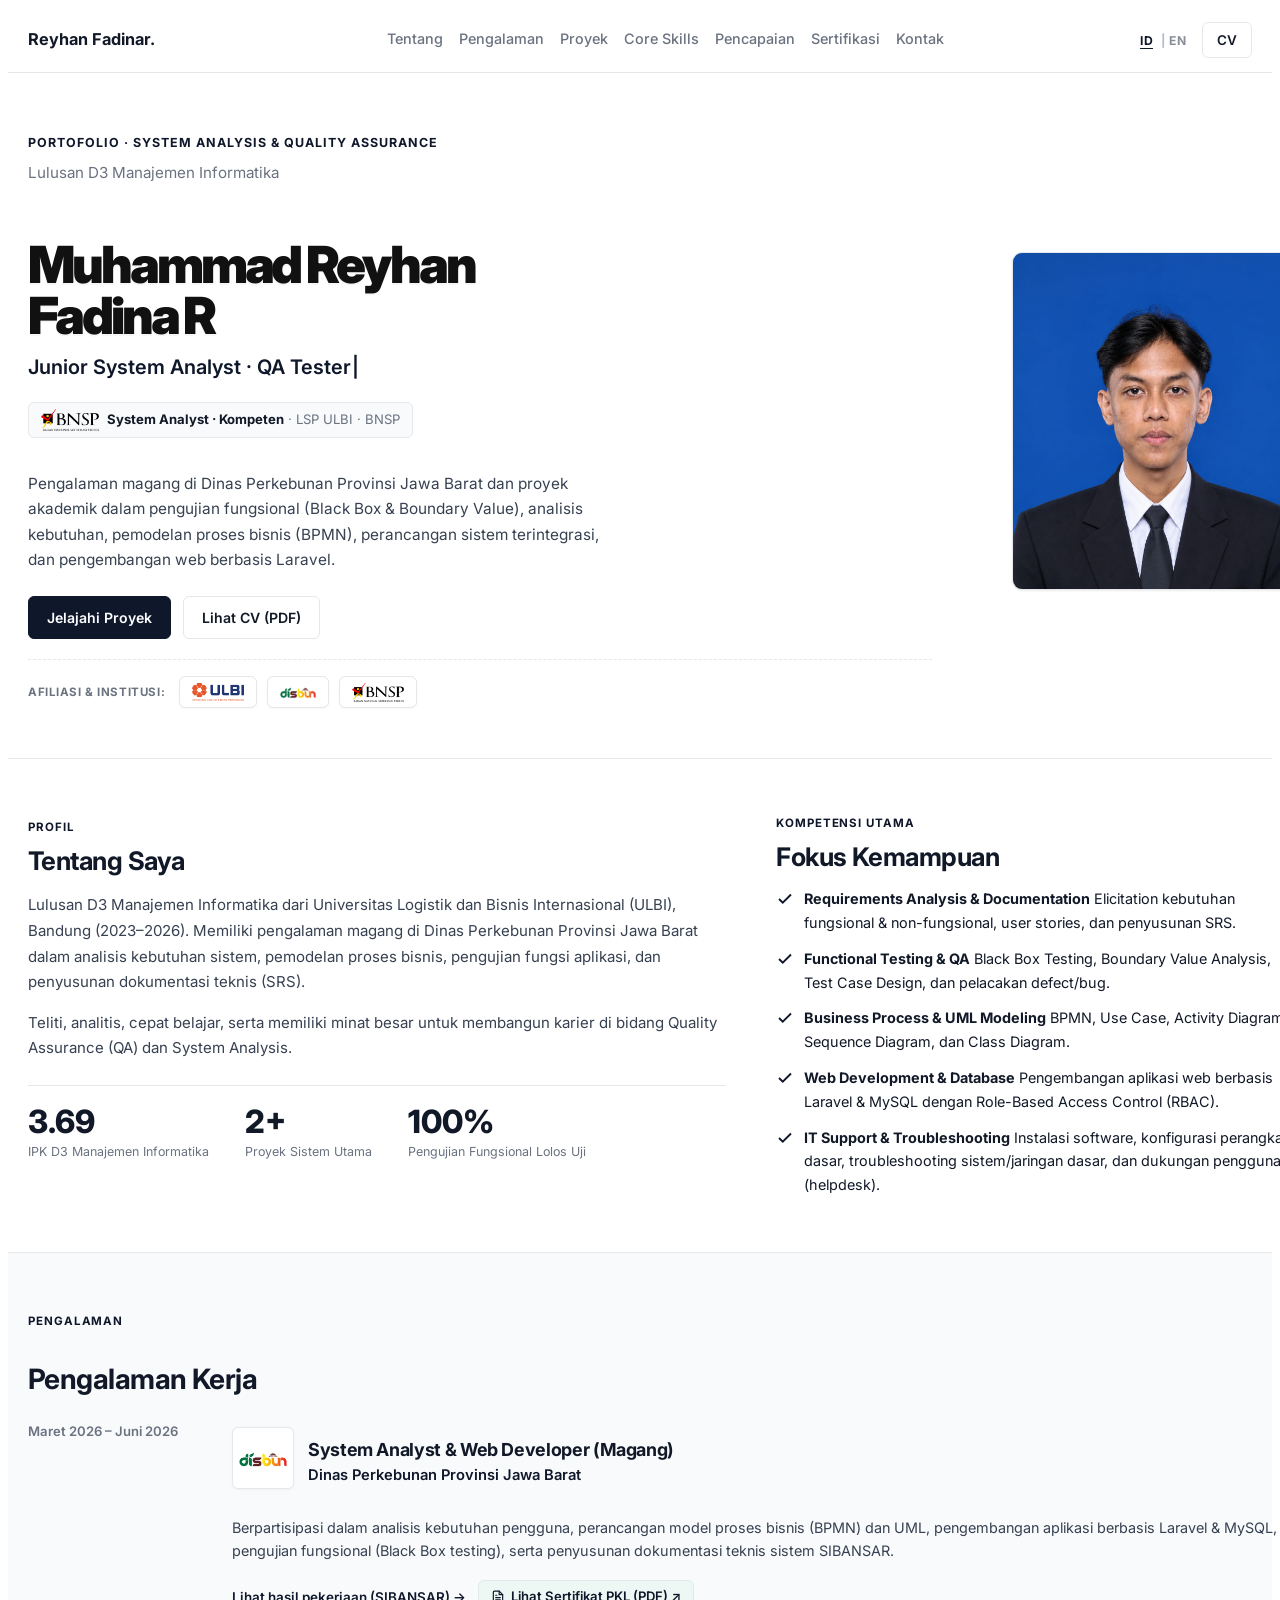
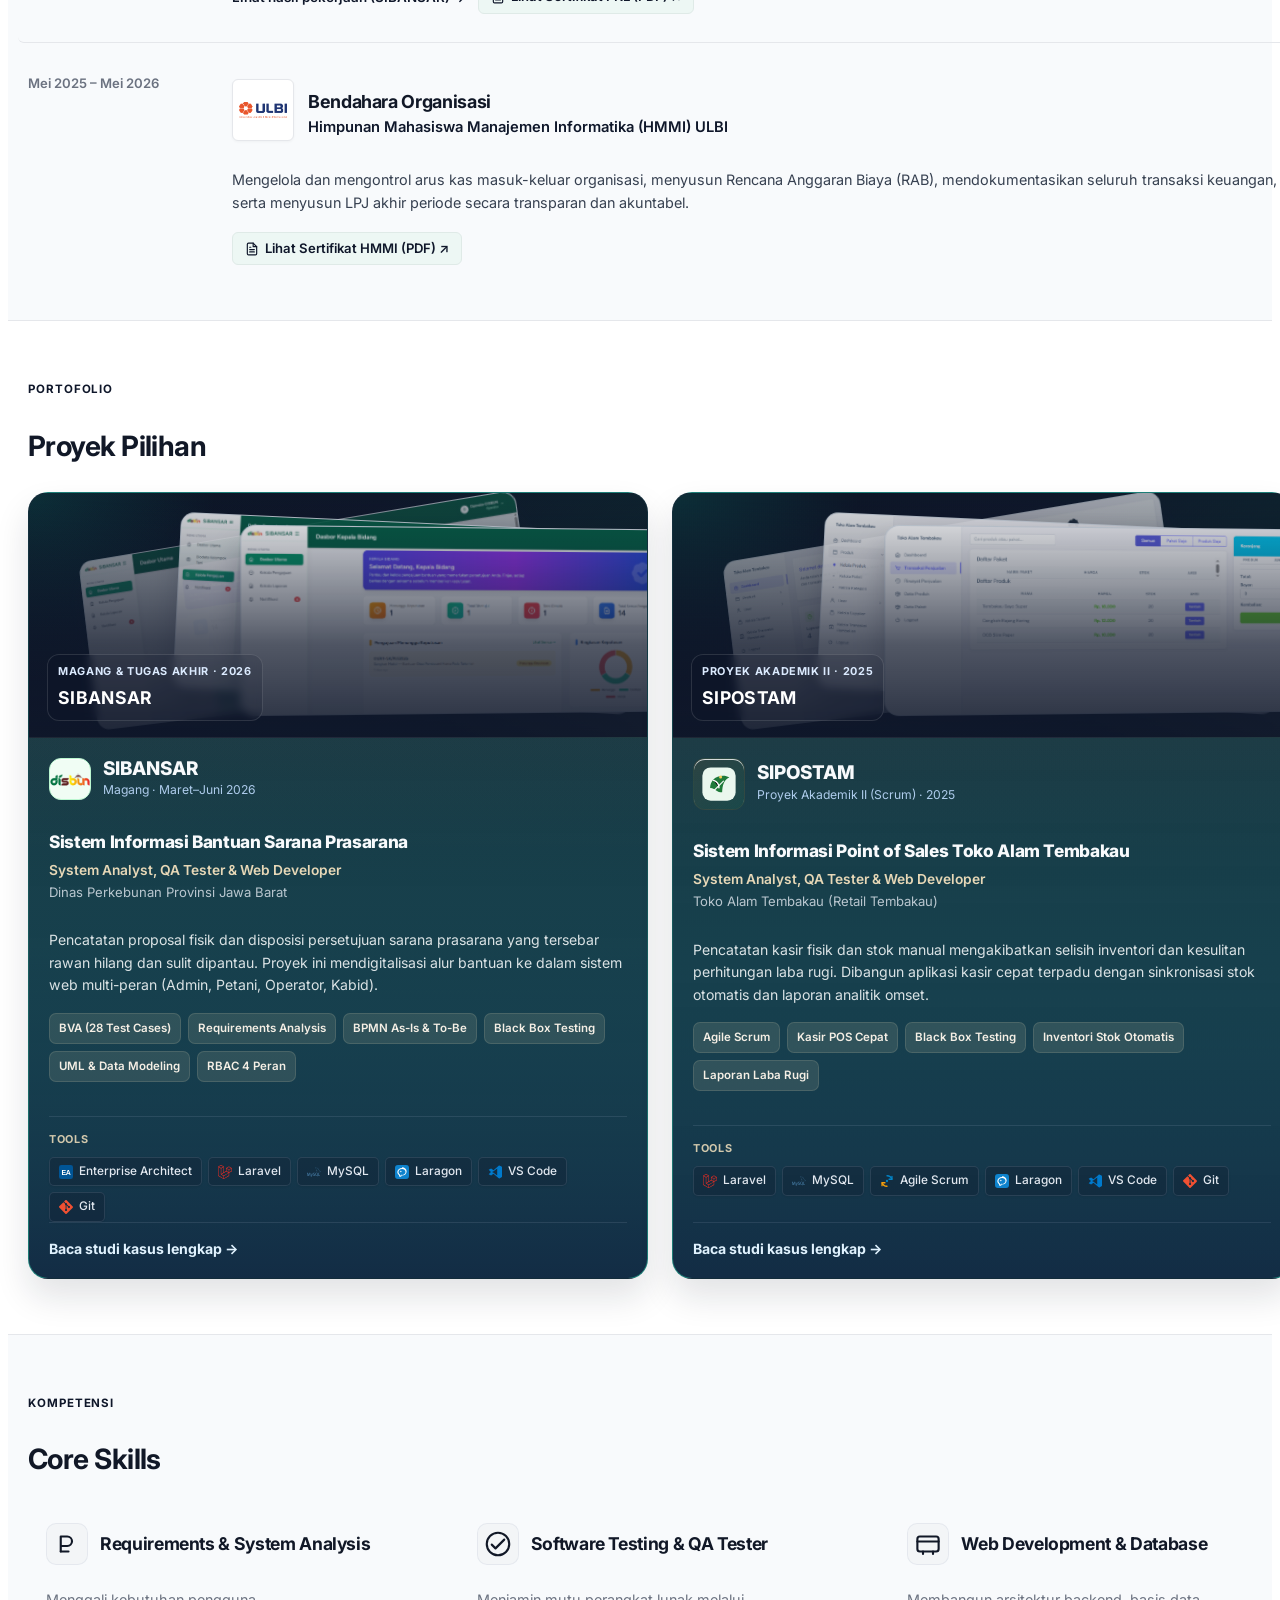
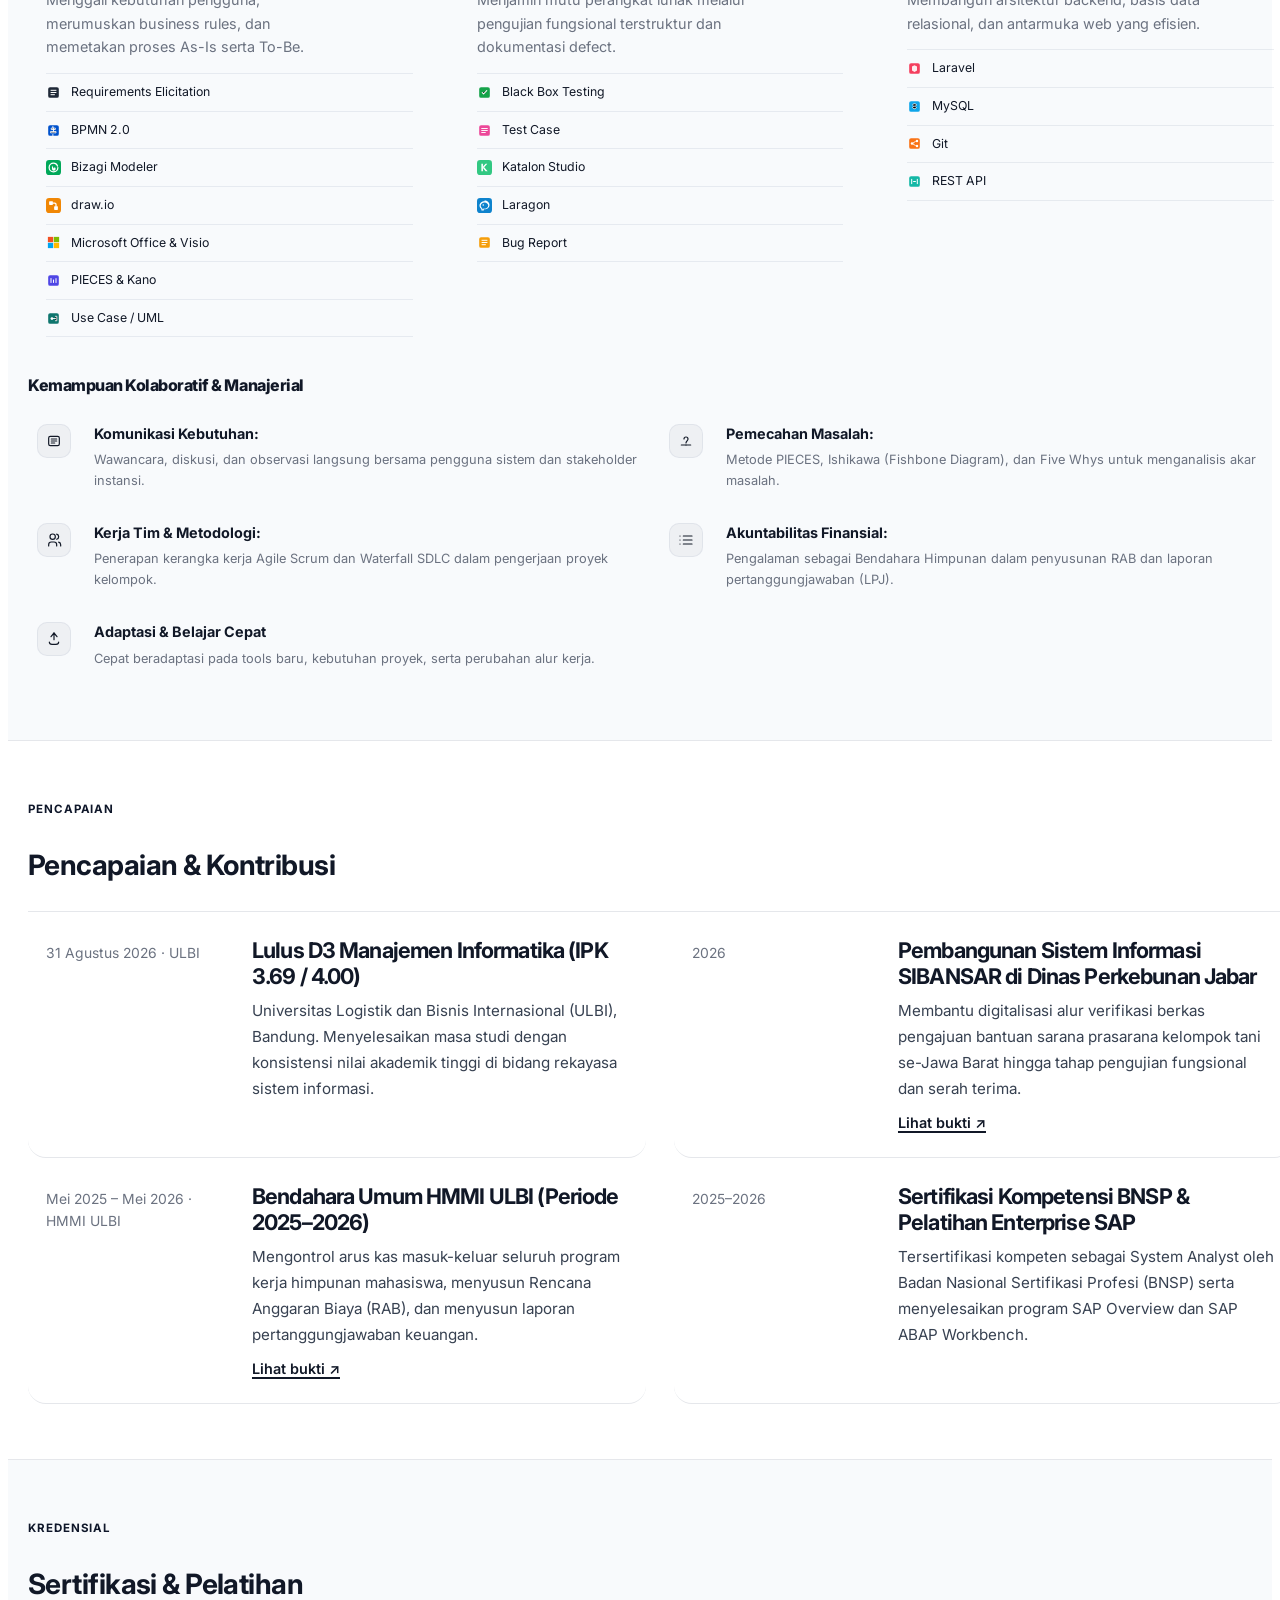
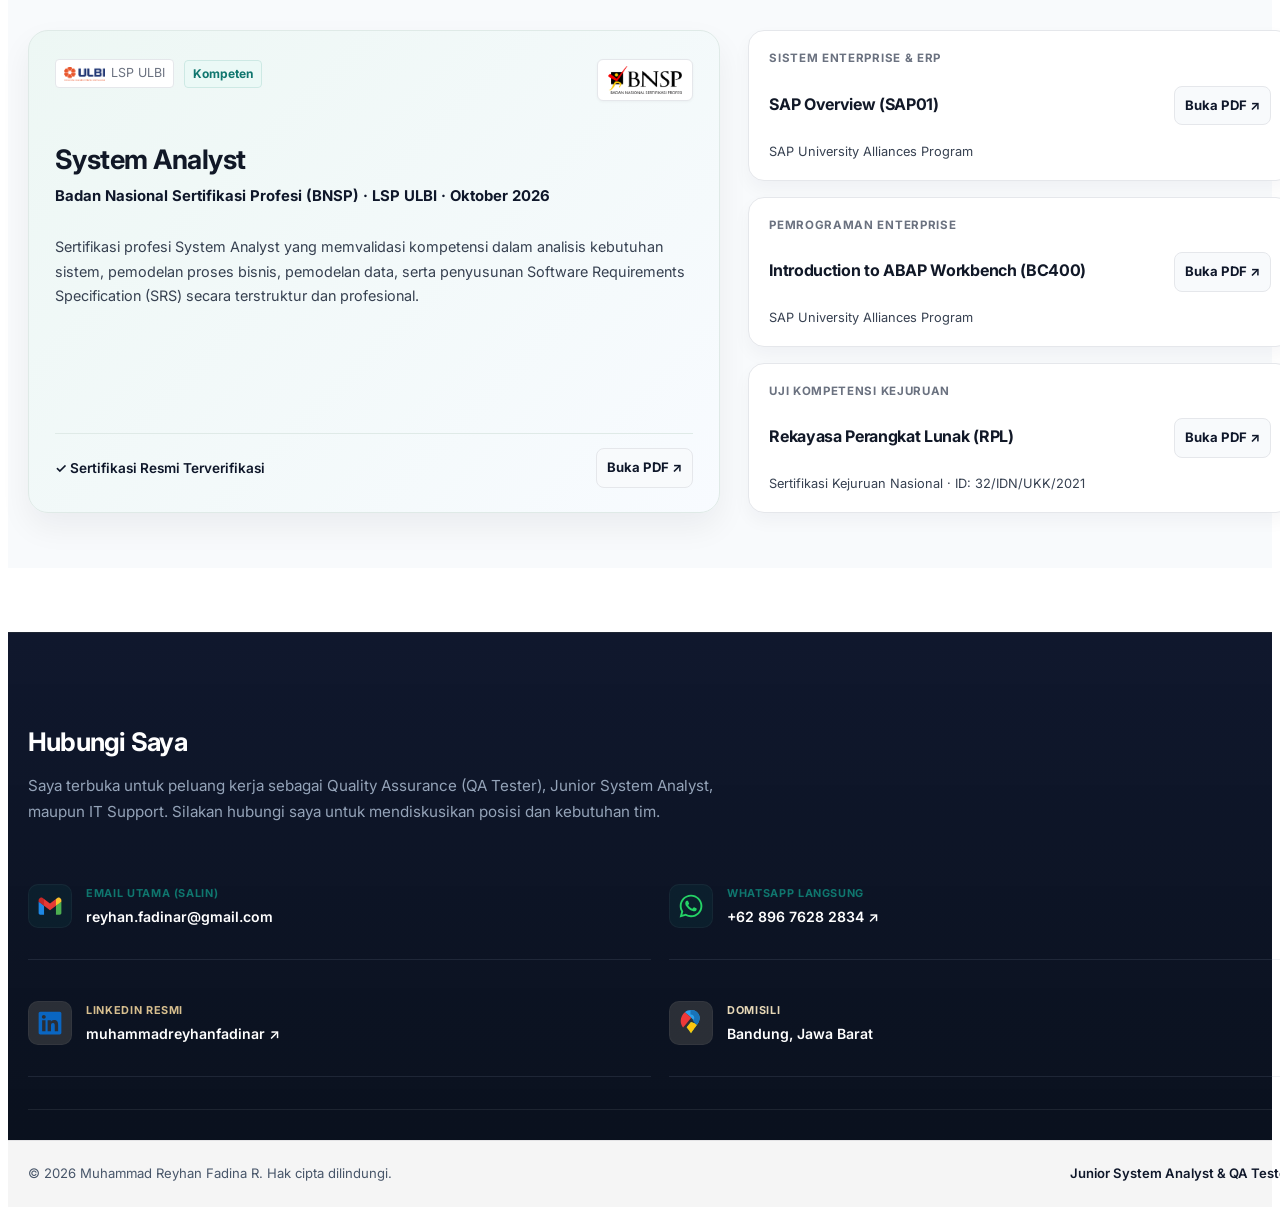
==== commit 71cf73de: "update: ganti postman dengan laragon serta tambah tools bizagi, drawio, microsoft, katalon" ====
--- a/index.html
+++ b/index.html
@@ -60,7 +60,7 @@
           <button class="lang-btn active" type="button" data-lang="id">ID</button>
           <button class="lang-btn" type="button" data-lang="en">EN</button>
         </div>
-        <a href="assets/CV_MuhammadReyhanFadinar_QA_2026.pdf" target="_blank" rel="noopener" class="btn-nav-cv"
+        <a href="assets/CV_MuhammadReyhanFadinar_QA_2026.pdf?v=2" target="_blank" rel="noopener" class="btn-nav-cv"
           title="Lihat CV Muhammad Reyhan Fadina R (PDF)">CV</a>
         <button type="button" class="mobile-menu-btn" id="mobileToggle" aria-label="Menu Navigasi">
           <svg width="20" height="20" viewBox="0 0 24 24" fill="none" stroke="currentColor" stroke-width="2.2"
@@ -104,7 +104,7 @@
 
             <div class="hero-actions">
               <a href="#proyek" class="btn btn-primary" id="btnExplore" data-i18n="explore">Jelajahi Proyek</a>
-              <a href="assets/CV_MuhammadReyhanFadinar_QA_2026.pdf" target="_blank" rel="noopener"
+              <a href="assets/CV_MuhammadReyhanFadinar_QA_2026.pdf?v=2" target="_blank" rel="noopener"
                 class="btn btn-secondary" id="btnViewCv" data-i18n="viewCv">Lihat CV (PDF)</a>
             </div>
 
@@ -383,8 +383,8 @@
                     Laravel</span>
                   <span class="tool-chip"><img src="assets/icons/mysql.svg" alt="MySQL" class="tool-chip-icon" />
                     MySQL</span>
-                  <span class="tool-chip"><img src="assets/icons/postman.svg" alt="Postman" class="tool-chip-icon" />
-                    Postman</span>
+                  <span class="tool-chip"><img src="assets/icons/laragon.svg" alt="Laragon" class="tool-chip-icon" />
+                    Laragon</span>
                   <span class="tool-chip"><img src="assets/icons/vscode.svg" alt="VS Code" class="tool-chip-icon" /> VS
                     Code</span>
                   <span class="tool-chip"><img src="assets/icons/git.svg" alt="Git" class="tool-chip-icon" /> Git</span>
@@ -472,8 +472,8 @@
                     MySQL</span>
                   <span class="tool-chip"><img src="assets/icons/scrum.svg" alt="Agile Scrum" class="tool-chip-icon" />
                     Agile Scrum</span>
-                  <span class="tool-chip"><img src="assets/icons/postman.svg" alt="Postman" class="tool-chip-icon" />
-                    Postman</span>
+                  <span class="tool-chip"><img src="assets/icons/laragon.svg" alt="Laragon" class="tool-chip-icon" />
+                    Laragon</span>
                   <span class="tool-chip"><img src="assets/icons/vscode.svg" alt="VS Code" class="tool-chip-icon" /> VS
                     Code</span>
                   <span class="tool-chip"><img src="assets/icons/git.svg" alt="Git" class="tool-chip-icon" /> Git</span>
@@ -533,6 +533,18 @@
                 <span>BPMN 2.0</span>
               </li>
               <li class="skill-item-clean skill-item-with-icon">
+                <img src="assets/icons/bizagi.svg" alt="Bizagi" class="mini-app-icon" />
+                <span>Bizagi Modeler</span>
+              </li>
+              <li class="skill-item-clean skill-item-with-icon">
+                <img src="assets/icons/drawio.svg" alt="draw.io" class="mini-app-icon" />
+                <span>draw.io</span>
+              </li>
+              <li class="skill-item-clean skill-item-with-icon">
+                <img src="assets/icons/microsoft.svg" alt="Microsoft" class="mini-app-icon" />
+                <span>Microsoft Office &amp; Visio</span>
+              </li>
+              <li class="skill-item-clean skill-item-with-icon">
                 <svg class="mini-app-icon icon-kano" viewBox="0 0 24 24" aria-hidden="true">
                   <rect x="3.5" y="3.5" width="17" height="17" rx="3" fill="#4F46E5"></rect>
                   <path d="M8 15.2V8.8M12 15.2V11.2M16 15.2V9" stroke="#fff" stroke-width="1.6" stroke-linecap="round">
@@ -584,12 +596,12 @@
                 <span>Test Case</span>
               </li>
               <li class="skill-item-clean skill-item-with-icon">
-                <svg class="mini-app-icon icon-api" viewBox="0 0 24 24" aria-hidden="true">
-                  <rect x="3.5" y="3.5" width="17" height="17" rx="3" fill="#0EA5E9"></rect>
-                  <path d="M7.5 15.5V8.5M16.5 15.5V8.5M10.5 12H13.5" stroke="#fff" stroke-width="1.6"
-                    stroke-linecap="round"></path>
-                </svg>
-                <span>Postman</span>
+                <img src="assets/icons/katalon.svg" alt="Katalon Studio" class="mini-app-icon" />
+                <span>Katalon Studio</span>
+              </li>
+              <li class="skill-item-clean skill-item-with-icon">
+                <img src="assets/icons/laragon.svg" alt="Laragon" class="mini-app-icon" />
+                <span>Laragon</span>
               </li>
               <li class="skill-item-clean skill-item-with-icon">
                 <svg class="mini-app-icon icon-report" viewBox="0 0 24 24" aria-hidden="true">
@@ -1097,7 +1109,7 @@
   <div id="toastNotice" class="toast-notice"></div>
 
   <!-- JavaScript -->
-  <script src="js/main.js?v=2.13" charset="UTF-8"></script>
+  <script src="js/main.js?v=2.14" charset="UTF-8"></script>
 
   <!-- Navigation Active Underline Script (Instant & Direct) -->
   <script>
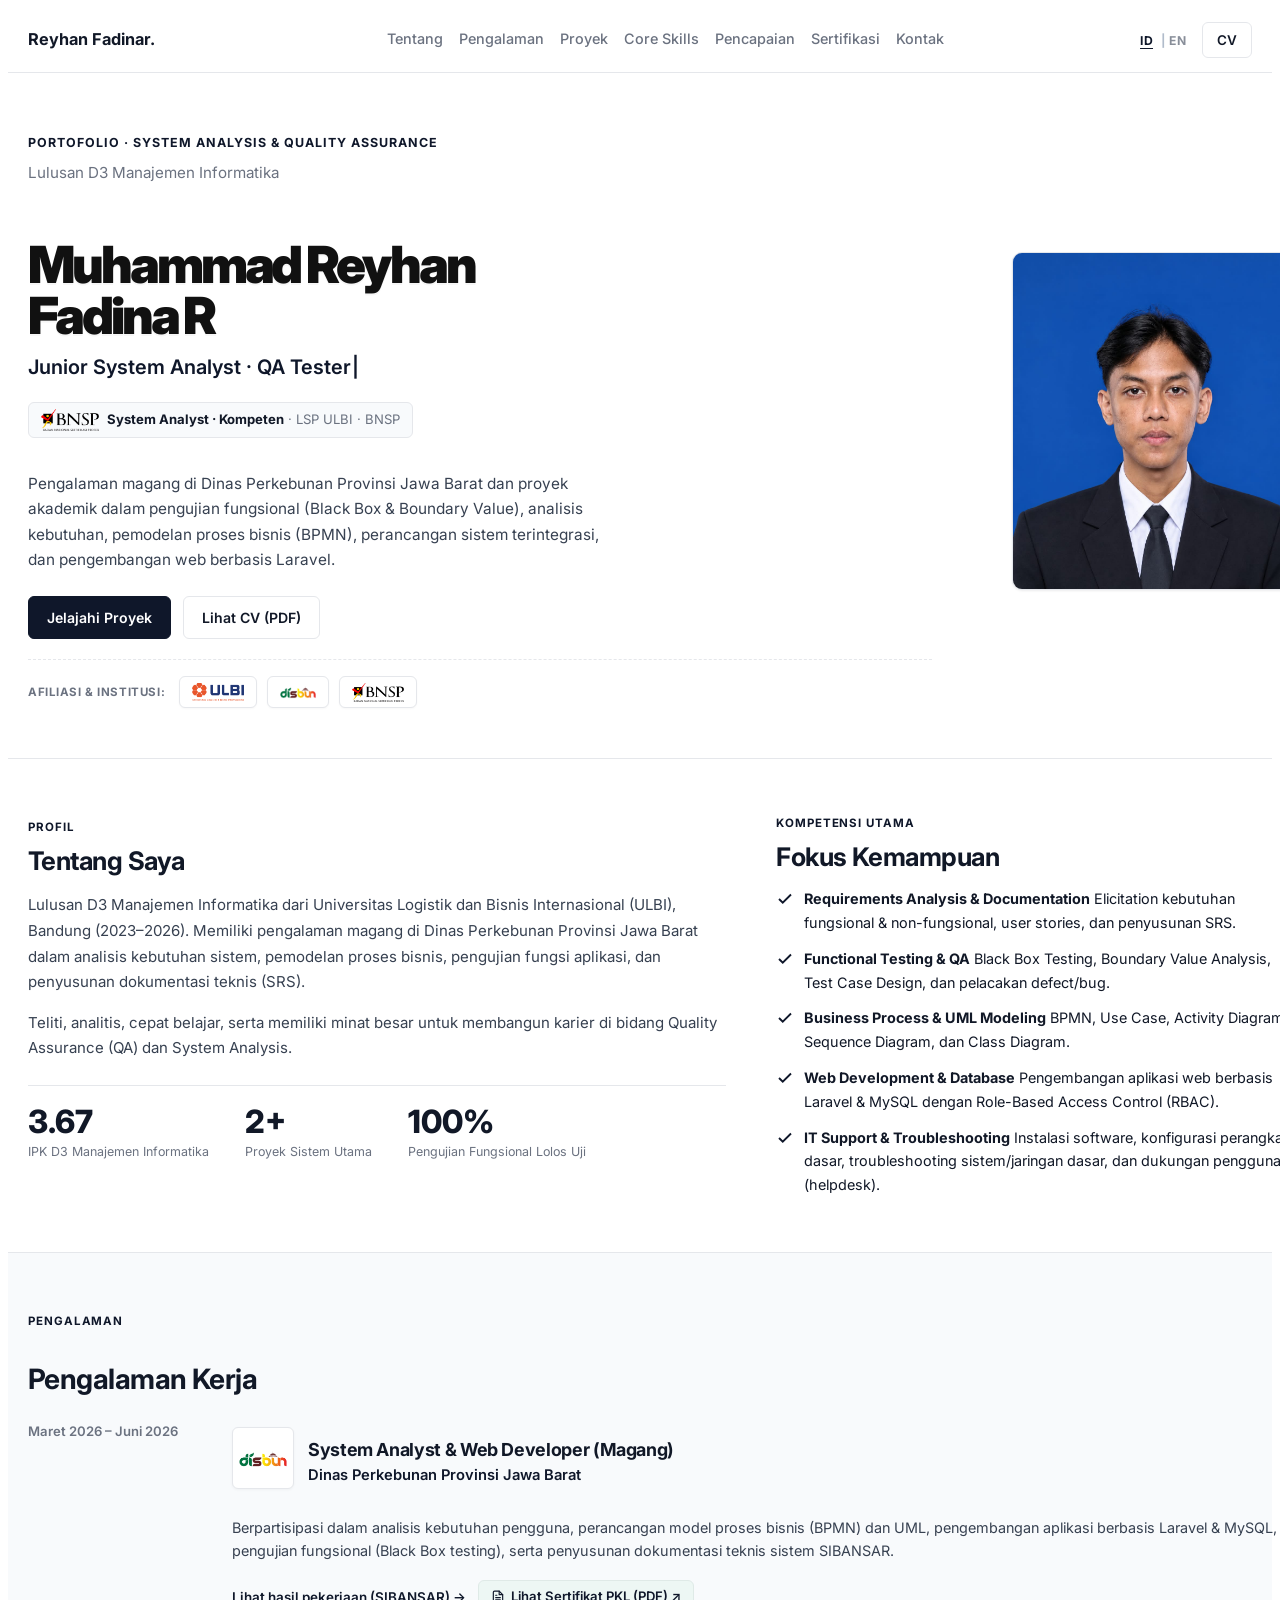
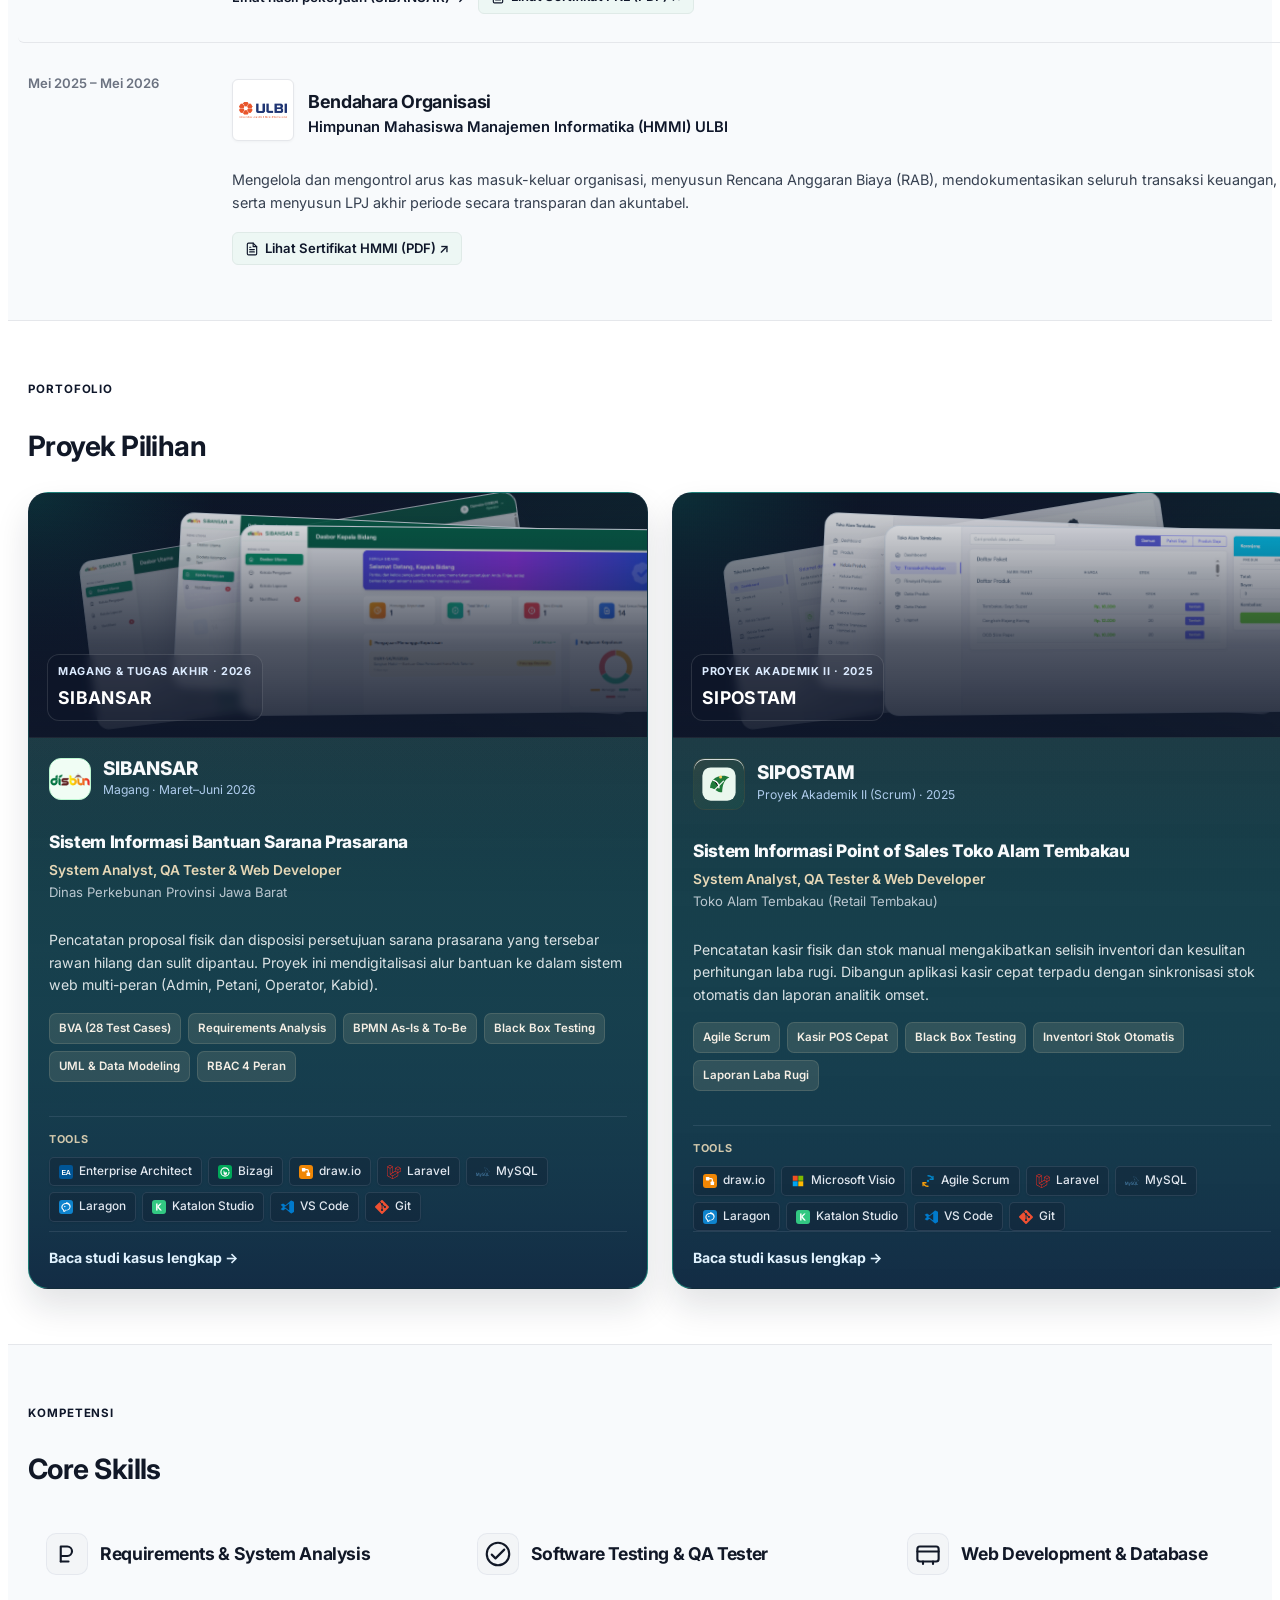
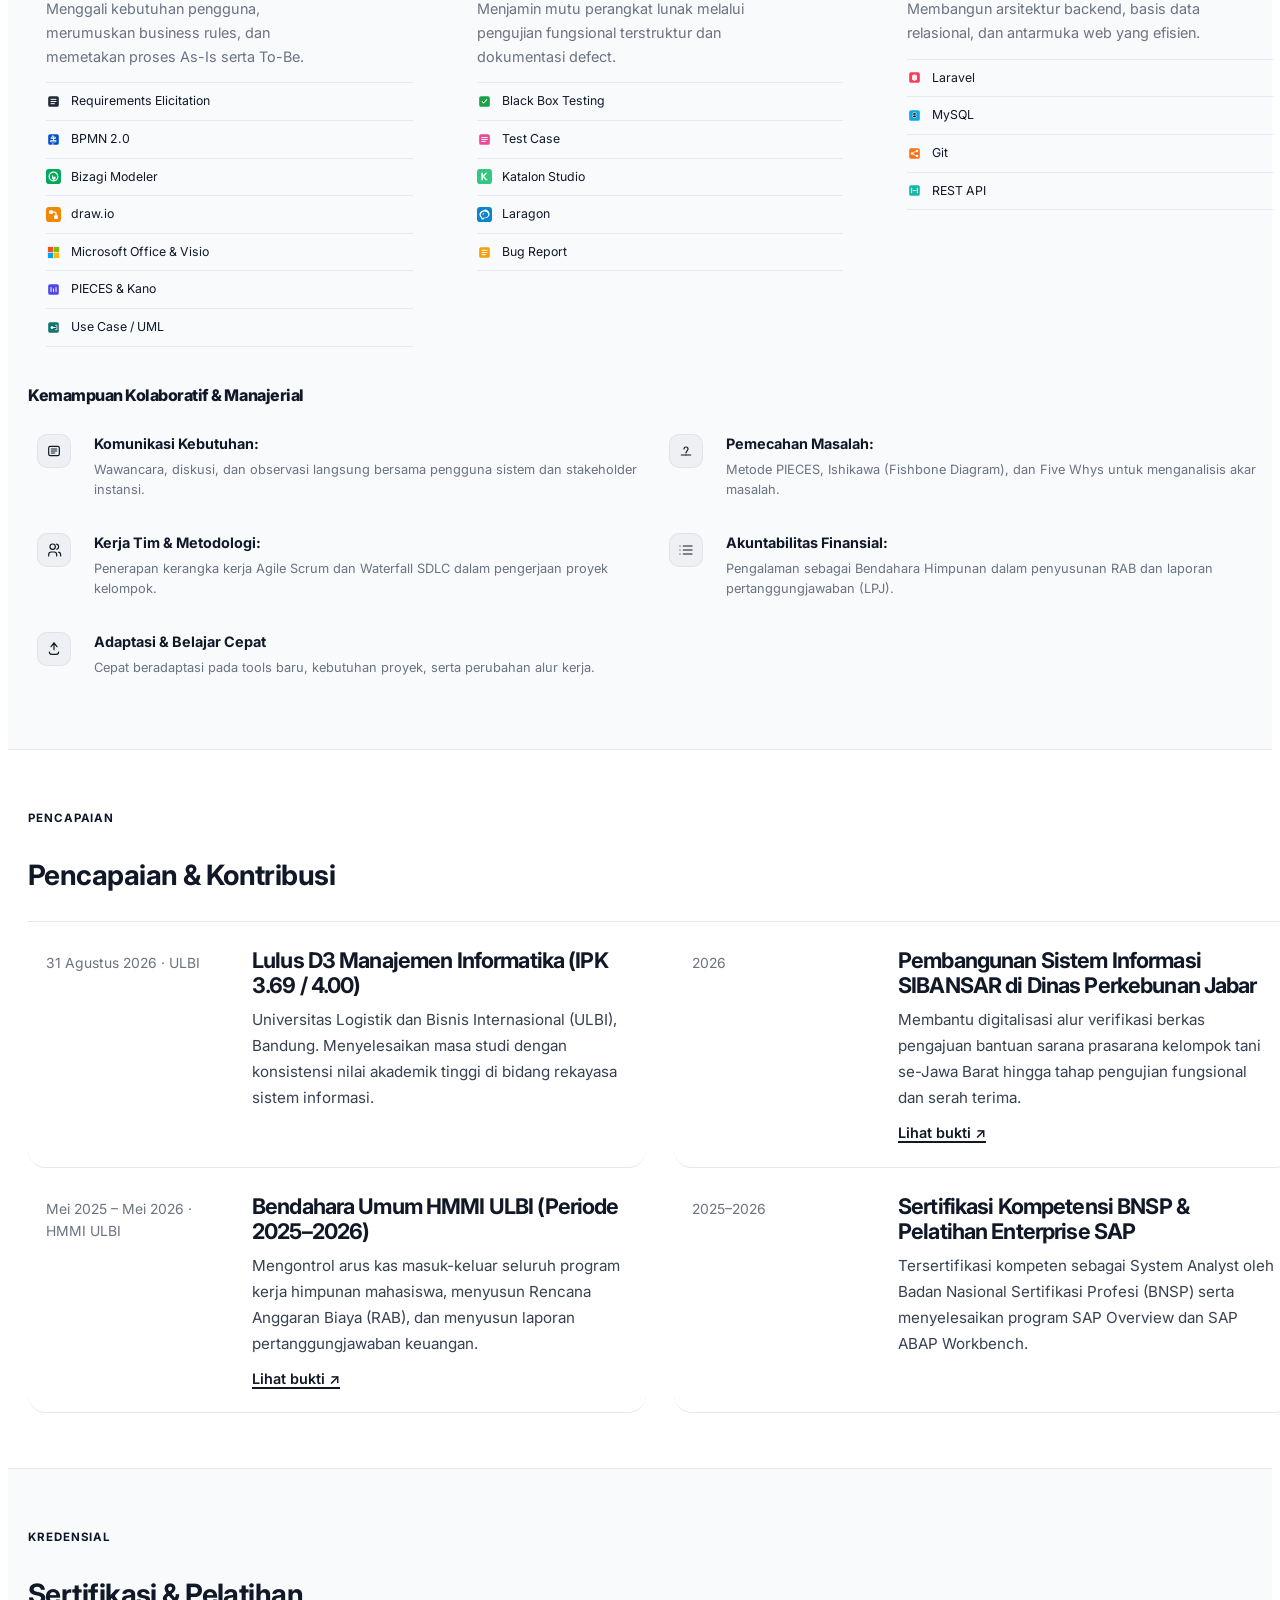
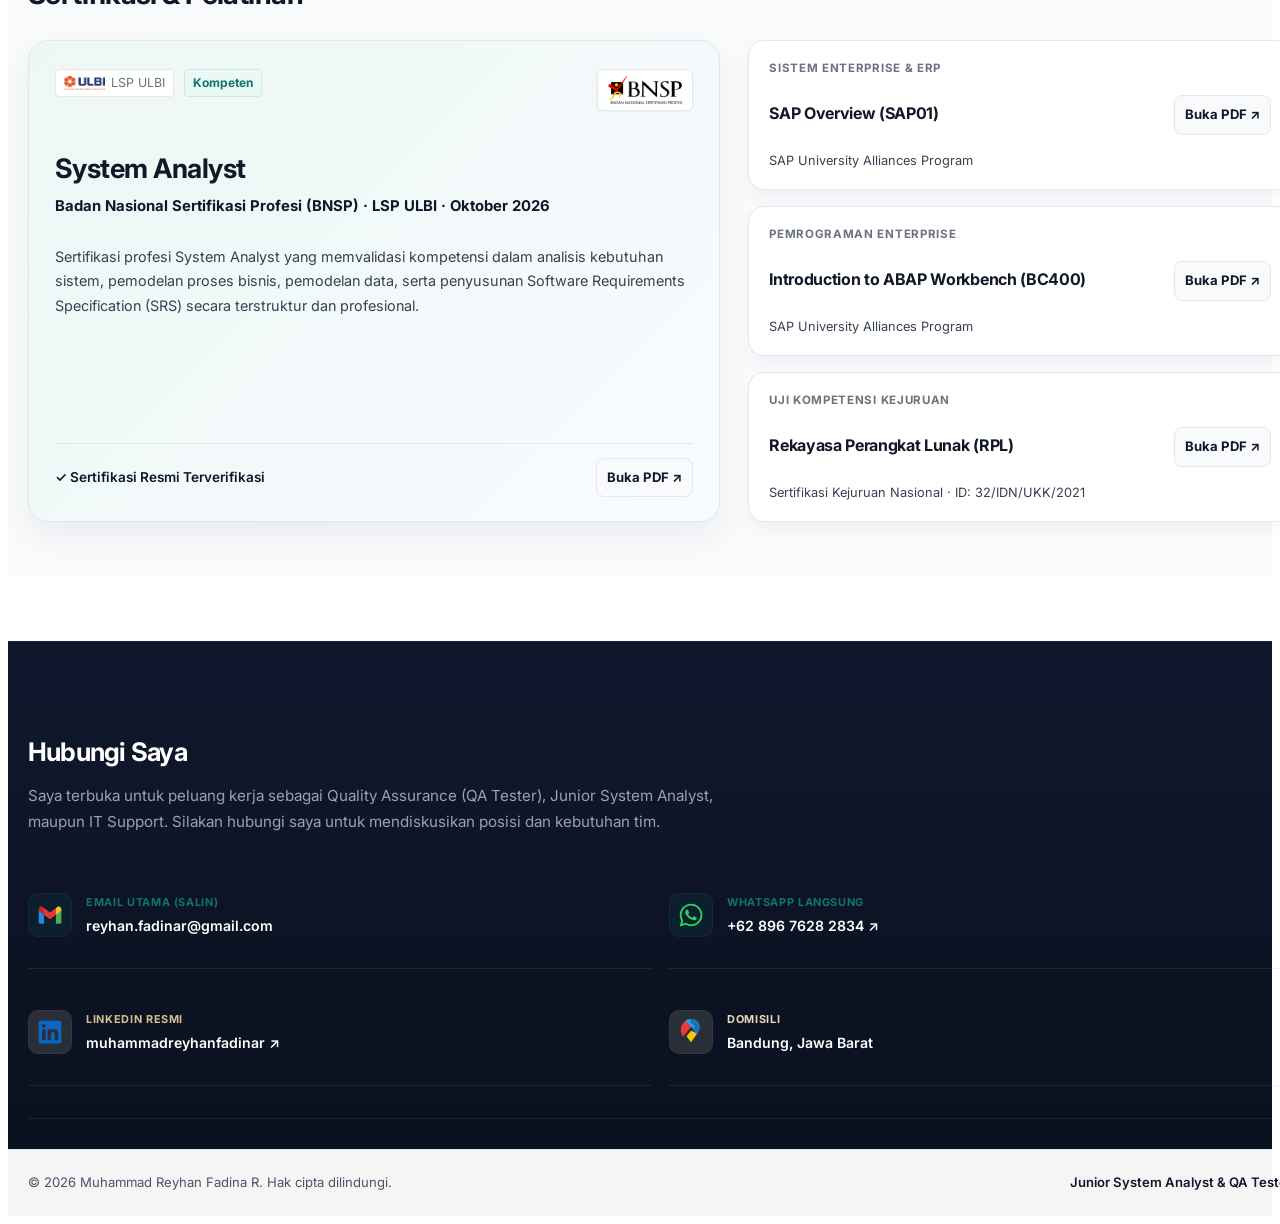
==== commit 9d9751df: "update: tambahkan tools bizagi, drawio, microsoft, katalon di tools proyek" ====
--- a/index.html
+++ b/index.html
@@ -379,12 +379,18 @@
                 <div class="project-tools-list">
                   <span class="tool-chip"><img src="assets/icons/enterprise-architect.svg" alt="Enterprise Architect"
                       class="tool-chip-icon" /> Enterprise Architect</span>
+                  <span class="tool-chip"><img src="assets/icons/bizagi.svg" alt="Bizagi" class="tool-chip-icon" />
+                    Bizagi</span>
+                  <span class="tool-chip"><img src="assets/icons/drawio.svg" alt="draw.io" class="tool-chip-icon" />
+                    draw.io</span>
                   <span class="tool-chip"><img src="assets/icons/laravel.svg" alt="Laravel" class="tool-chip-icon" />
                     Laravel</span>
                   <span class="tool-chip"><img src="assets/icons/mysql.svg" alt="MySQL" class="tool-chip-icon" />
                     MySQL</span>
                   <span class="tool-chip"><img src="assets/icons/laragon.svg" alt="Laragon" class="tool-chip-icon" />
                     Laragon</span>
+                  <span class="tool-chip"><img src="assets/icons/katalon.svg" alt="Katalon Studio" class="tool-chip-icon" />
+                    Katalon Studio</span>
                   <span class="tool-chip"><img src="assets/icons/vscode.svg" alt="VS Code" class="tool-chip-icon" /> VS
                     Code</span>
                   <span class="tool-chip"><img src="assets/icons/git.svg" alt="Git" class="tool-chip-icon" /> Git</span>
@@ -466,14 +472,20 @@
               <div class="project-tools-section">
                 <div class="project-tools-label" data-i18n="projectToolsLabel">TOOLS</div>
                 <div class="project-tools-list">
+                  <span class="tool-chip"><img src="assets/icons/drawio.svg" alt="draw.io" class="tool-chip-icon" />
+                    draw.io</span>
+                  <span class="tool-chip"><img src="assets/icons/microsoft.svg" alt="Microsoft Visio" class="tool-chip-icon" />
+                    Microsoft Visio</span>
+                  <span class="tool-chip"><img src="assets/icons/scrum.svg" alt="Agile Scrum" class="tool-chip-icon" />
+                    Agile Scrum</span>
                   <span class="tool-chip"><img src="assets/icons/laravel.svg" alt="Laravel" class="tool-chip-icon" />
                     Laravel</span>
                   <span class="tool-chip"><img src="assets/icons/mysql.svg" alt="MySQL" class="tool-chip-icon" />
                     MySQL</span>
-                  <span class="tool-chip"><img src="assets/icons/scrum.svg" alt="Agile Scrum" class="tool-chip-icon" />
-                    Agile Scrum</span>
                   <span class="tool-chip"><img src="assets/icons/laragon.svg" alt="Laragon" class="tool-chip-icon" />
                     Laragon</span>
+                  <span class="tool-chip"><img src="assets/icons/katalon.svg" alt="Katalon Studio" class="tool-chip-icon" />
+                    Katalon Studio</span>
                   <span class="tool-chip"><img src="assets/icons/vscode.svg" alt="VS Code" class="tool-chip-icon" /> VS
                     Code</span>
                   <span class="tool-chip"><img src="assets/icons/git.svg" alt="Git" class="tool-chip-icon" /> Git</span>
